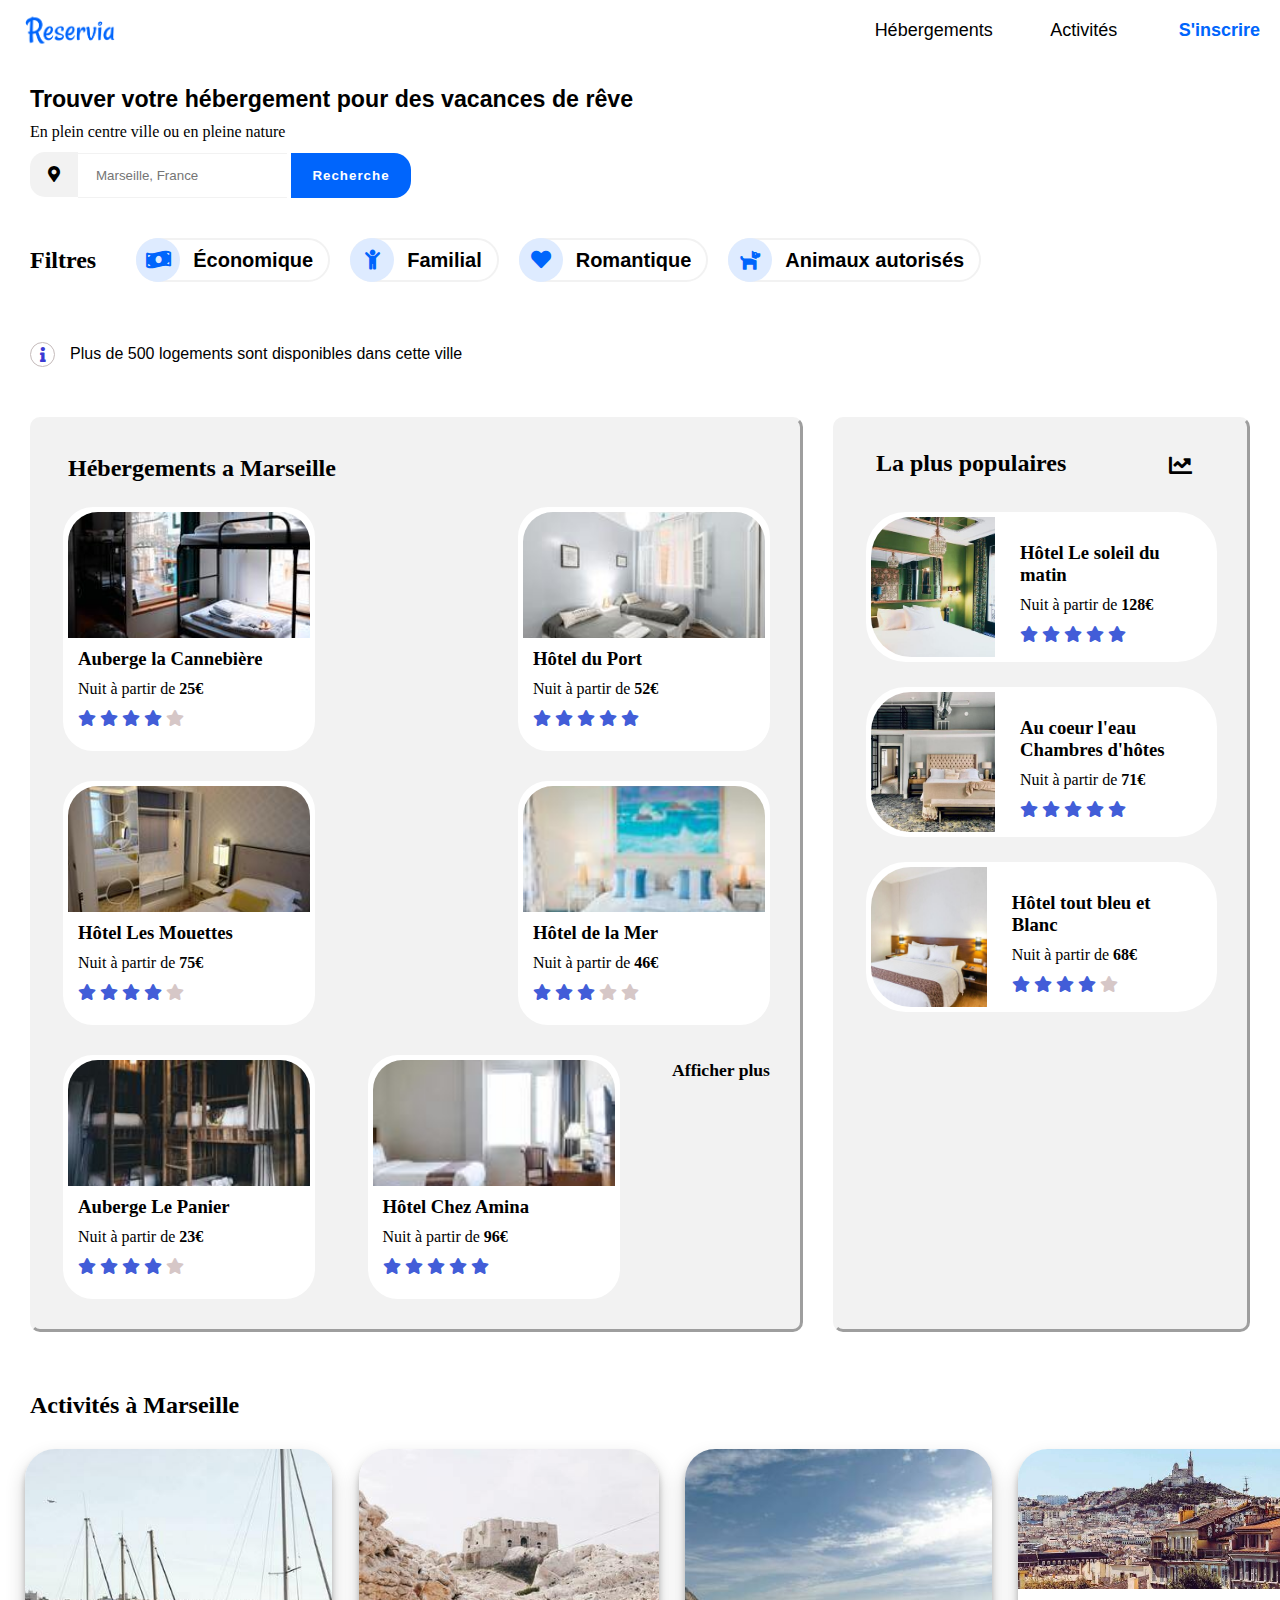
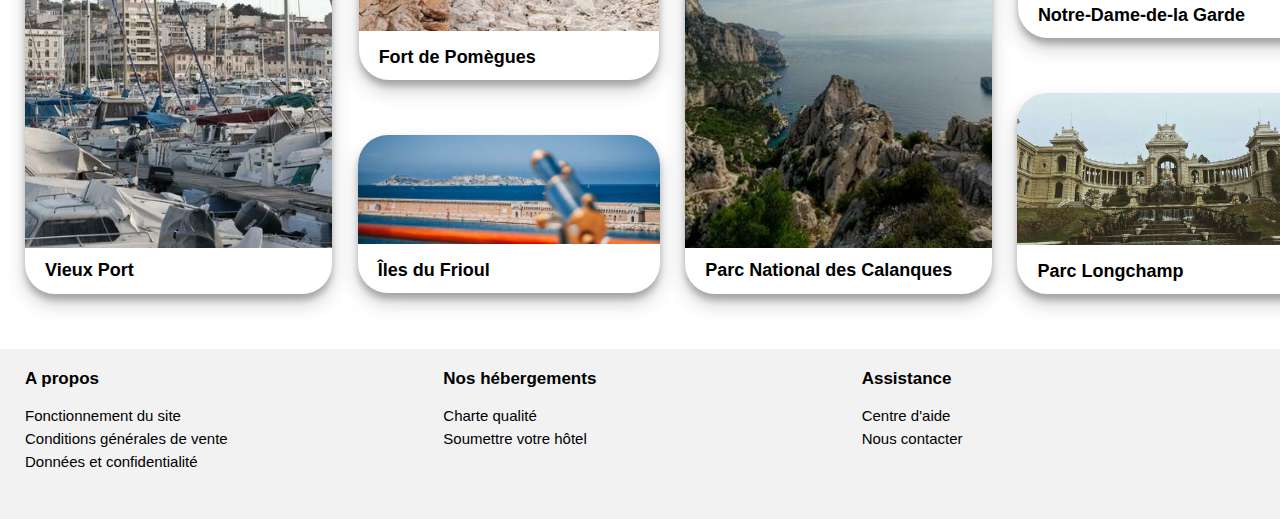
==== index.html @ e9ec9888 "enfin-trouver-la-solution-de-la-navbar" ====
<!DOCTYPE html>
<html lang="fr">
<head>
    <meta charset="UTF-8">
    <meta http-equiv="X-UA-Compatible" content="IE=edge">
    <meta name="viewport" content="width=device-width, initial-scale=1.0">
    <title>Reservia</title>
    <link rel="stylesheet" href="https://cdnjs.cloudflare.com/ajax/libs/font-awesome/5.15.3/css/all.min.css">
    <link rel="stylesheet" href="style.css"/>
    <!-- Place your kit's code here -->
    
</head>
<body>
    <nav class="nav-bar">
                <img src="images/logo/Reservia@3x.png" alt="Loge de l'agence Reservia" class="logo">
                    <ul class="nav-bar-menu">
                        <li class="link-navbar"><a href="#heb">Hébergements</a></li>
                        <li class="link-navbar"><a href="#acti">Activités</a></li>
                        <li class="signup-navbar"><a href="#signup">S'inscrire</a></li>
                    </ul>
    </nav>
    <header class="header-recherche">
            <h1>
            Trouver votre hébergement pour des vacances de rêve
            </h1>
                        <p>En plein centre ville ou en pleine nature
                        </p>
                <form class="search-form">
                        <label class="icone-info-ville">  
                                <i class="fas fa-map-marker-alt"></i>
                        </label> 
                        <input class="search" type="search"  name="search"  placeholder="Marseille, France">
                        <button class="search-form-button" type="submit"><i class="fas fa-search"></i><span>Recherche</span></button>
                </form>
    </header>
    <section class="filtres-section">    
            <h2>Filtres</h2> 
            <ul class="container-filtres">
                <li class="liste-filtres">
                    <label class="filtres-icone">
                        <i class="fas fa-money-bill-wave"></i> 
                    </label>
                        <button class="eco" type="button">Économique</button>
                </li>
                <li class="liste-filtres">
                    <label class="filtres-icone">
                        <i class="fas fa-child"></i>
                    </label>
                        <button class="family" type="button">Familial</button>
                </li>
                <li class="liste-filtres">
                    <label class="filtres-icone">
                        <i class="fas fa-heart"></i>
                    </label>
                        <button class="romantic" type="button">Romantique</button>
                </li>
                <li class="liste-filtres">
                    <label class="filtres-icone">
                        <i class="fas fa-dog"></i>
                    </label>
                        <button class="animals" type="button">Animaux autorisés</button>
                </li>
            </ul>
        <figure class="info-icone-container">
            <label class="info-icone">
                <i class="fas fa-info"></i>
            </label>
            <p>Plus de 500 logements sont disponibles dans cette ville</p> 
        </figure>
    </section>
    <main class="container">
        <section class="la_plus_populaires">
            <header class="populaire-header">
                <h2 class="populaire-h2">La plus populaires</h2>
                <i class="fas fa-chart-line"></i>
            </header>
            <figure>
                <figure class="populaire-figure">    
                    <img src="images/hebergements/4_small/emile-guillemot-Bj_rcSC5XfE-unsplash.jpg" alt="Hôtel Le Soleil du matin" class="Populaire-image">
                        <figcaption class="populaire-description">
                            <h3>Hôtel Le soleil du matin</h3> 
                            <p>Nuit à partir de <b class="prix">128€</b></p>
                            <div  class="stars">
                                <i class="fas fa-star star-icone" data-active="true"></i>
                                <i class="fas fa-star star-icone" data-active="true"></i>
                                <i class="fas fa-star star-icone" data-active="true"></i>
                                <i class="fas fa-star star-icone" data-active="true"></i>
                                <i class="fas fa-star star-icone" data-active="true"></i>
                            </div> 
                        </figcaption>
                </figure> 
                <figure class="populaire-figure">    
                    <img src="images/hebergements/4_small/aw-creative-VGs8z60yT2c-unsplash.jpg" alt="Au coeur l'eau Chambres d'hôtes" class="Populaire-image">
                        <figcaption class="populaire-description">
                            <h3>Au coeur l'eau Chambres d'hôtes</h3> 
                            <p>Nuit à partir de <b class="prix">71€</b></p>
                            <div  class="stars">
                                <i class="fas fa-star star-icone" data-active="true"></i>
                                <i class="fas fa-star star-icone" data-active="true"></i>
                                <i class="fas fa-star star-icone" data-active="true"></i>
                                <i class="fas fa-star star-icone" data-active="true"></i>
                                <i class="fas fa-star star-icone" data-active="true" ></i>
                            </div>
                        </figcaption>
                </figure>
                <figure class="populaire-figure">
                    <img src="images/hebergements/4_small/febrian-zakaria-sjvU0THccQA-unsplash.jpg" alt="Hôtel tout bleu et Blanc" class="Populaire-image">
                        <figcaption class="populaire-description">
                            <h3>Hôtel tout bleu et Blanc</h3>
                            <p>Nuit à partir de <b class="prix">68€</b></p>
                            <div  class="stars">
                                <i class="fas fa-star star-icone" data-active="true"></i>
                                <i class="fas fa-star star-icone" data-active="true"></i>
                                <i class="fas fa-star star-icone" data-active="true"></i>
                                <i class="fas fa-star star-icone" data-active="true"></i>
                                <i class="fas fa-star star-icone" data-active="false"></i>
                            </div> 
                        </figcaption>
                </figure>
            </figure>
        </section>
    <article id="heb" class="hebergements">
        <header class="hebergements-header">
            <h2>Hébergements a Marseille</h2>
        </header>
        <figure class="section-hebergements">
            <figure class="hebergements-figure">
                <img src="images/hebergements/3_medium/marcus-loke-WQJvWU_HZFo-unsplash.jpg" alt="Auberge la Cannebière" class="Hebergements-image">
                    <figcaption class="hebergements-description">
                        <h3>Auberge la Cannebière</h3> 
                        <p>Nuit à partir de <b class="prix">25€</b></p>
                        <div  class="stars">
                            <i class="fas fa-star star-icone" data-active="true"></i>
                            <i class="fas fa-star star-icone" data-active="true"></i>
                            <i class="fas fa-star star-icone" data-active="true"></i>
                            <i class="fas fa-star star-icone" data-active="true"></i>
                            <i class="fas fa-star star-icone" data-active="false"></i>
                        </div> 
                    </figcaption>
            </figure>
            <figure class="hebergements-figure">
                <img src="images/hebergements/3_medium/fred-kleber-gTbaxaVLvsg-unsplash.jpg" alt="Hôtel du Port" class="Hebergements-image">
                    <figcaption class="hebergements-description">
                        <h3>Hôtel du Port</h3> 
                        <p>Nuit à partir de <b class="prix">52€</b></p>
                        <div  class="stars">
                            <i class="fas fa-star star-icone" data-active="true"></i>
                            <i class="fas fa-star star-icone" data-active="true"></i>
                            <i class="fas fa-star star-icone" data-active="true"></i>
                            <i class="fas fa-star star-icone" data-active="true"></i>
                            <i class="fas fa-star star-icone" data-active="true"></i>
                        </div> 
                    </figcaption>
            </figure>     
            <figure class="hebergements-figure">
                <img src="images/hebergements/3_medium/reisetopia-B8WIgxA_PFU-unsplash.jpg" alt="Hôtel Les Mouettes" class="Hebergements-image">
                    <figcaption class="hebergements-description">
                        <h3>Hôtel Les Mouettes</h3> 
                        <p>Nuit à partir de <b class="prix">75€</b></p>
                        <div  class="stars">
                            <i class="fas fa-star star-icone" data-active="true"></i>
                            <i class="fas fa-star star-icone" data-active="true"></i>
                            <i class="fas fa-star star-icone" data-active="true"></i>
                            <i class="fas fa-star star-icone" data-active="true"></i>
                            <i class="fas fa-star star-icone" data-active="false"></i>
                        </div> 
                    </figcaption>
            </figure>
            <figure class="hebergements-figure">
                <img src="images/hebergements/3_medium/annie-spratt-Eg1qcIitAuA-unsplash.jpg" alt="Hôtel de la Mer" class="Hebergements-image">
                    <figcaption class="hebergements-description">
                        <h3>Hôtel de la Mer</h3> 
                        <p>Nuit à partir de <b class="prix">46€</b></p>
                        <div  class="stars">
                            <i class="fas fa-star star-icone" data-active="true"></i>
                            <i class="fas fa-star star-icone" data-active="true"></i>
                            <i class="fas fa-star star-icone" data-active="true"></i>
                            <i class="fas fa-star star-icone" data-active="false"></i>
                            <i class="fas fa-star star-icone" data-active="false"></i>
                        </div> 
                    </figcaption>
            </figure>      
            <figure class="hebergements-figure">
                <img src="images/hebergements/3_medium/nicate-lee-kT-ZyaiwBe0-unsplash.jpg" alt="Auberge Le Panier" class="Hebergements-image">
                    <figcaption class="hebergements-description">
                        <h3>Auberge Le Panier</h3> 
                        <p>Nuit à partir de <b class="prix">23€</b></p><div  class="stars">
                            <i class="fas fa-star star-icone" data-active="true"></i>
                            <i class="fas fa-star star-icone" data-active="true"></i>
                            <i class="fas fa-star star-icone" data-active="true"></i>
                            <i class="fas fa-star star-icone" data-active="true"></i>
                            <i class="fas fa-star star-icone" data-active="false"></i>
                        </div> 
                    </figcaption>
            </figure>     
            <figure class="hebergements-figure">
                <img src="images/hebergements/3_medium/febrian-zakaria-M6S1WvfW68A-unsplash.jpg" alt="Hôtel Chez Amina" class="Hebergements-image">
                    <figcaption class="hebergements-description">
                        <h3>Hôtel Chez Amina</h3> 
                        <p>Nuit à partir de <b class="prix">96€</b></p>
                        <div  class="stars">
                            <i class="fas fa-star star-icone" data-active="true"></i>
                            <i class="fas fa-star star-icone" data-active="true"></i>
                            <i class="fas fa-star star-icone" data-active="true"></i>
                            <i class="fas fa-star star-icone" data-active="true"></i>
                            <i class="fas fa-star star-icone" data-active="true"></i>
                        </div> 
                    </figcaption>
            </figure>
            <a href="#" class="afficher-plus">Afficher plus</a>
        </figure>
    </article>
    </main>
    <article id="acti" class="activites">
        <header class="header-activites">
            <h2>Activités à Marseille</h2>
        </header>
        <figure class="section-activites">
                <figure class="activites-figure-big-photo">
                    <img src="images/activites/4_small/reno-laithienne-QUgJhdY5Fyk-unsplash.jpg" alt="Vieux Port" class="Activiter-imageA">
                        <figcaption class="acitivite-description">Vieux Port</figcaption>
               </figure>
            <div class="activites-cards-medium-groupe">
                <figure  class="activites-figure-medium-photo-1">
                    <img src="images/activites/4_small/paul-hermann-QFTrLdQIRhI-unsplash.jpg" alt="Fort de Pomègues" class="Activiter-imageB" >
                        <figcaption class="acitivite-description">Fort de Pomègues</figcaption>
                </figure>
                <figure class="activites-figure-medium-photo-2">
                    <img src="images/activites/4_small/kevin-hikari-rV_Qd1l-VXg-unsplash.jpg" alt="Îles du Frioul" class="Activiter-imageC">
                        <figcaption class="acitivite-description">Îles du Frioul</figcaption>
                </figure>
            </div>
                <figure  class="activites-figure-big-photo">
                    <img src="images/activites/4_small/kilyan-sockalingum-NR8-cBCN3aI-unsplash.jpg" alt="Parc National des Calanques" class="Activiter-imageA">
                        <figcaption class="acitivite-description">Parc National des Calanques</figcaption>
                </figure>
            <div class="activites-cards-medium-groupe">
                <figure  class="activites-figure-medium-photo-3">
                    <img src="images/activites/4_small/florian-wehde-xW9e8gdotxI-unsplash.jpg" alt="Notre-Dame-de-la Garde" class="Activiter-imageD">
                        <figcaption class="acitivite-description">Notre-Dame-de-la Garde</figcaption>
                </figure>
                <figure  class="activites-figure-medium-photo-4">
                    <img src="images/activites/4_small/lena-paulin-wH2-EJoDcV0-unsplash.jpg" alt="Parc Longchamp" class="Activiter-imageE">
                        <figcaption class="acitivite-description">Parc Longchamp</figcaption>
                </figure>
            </div>    
        </figure>   
    </article>
    <footer class="footer">   
            <section class="footer-left">
                    <h3>A propos</h3>
                    <ul class="liste-footer-left">
                        <li>Fonctionnement du site</li>
                        <li>Conditions générales de vente</li>
                        <li>Données et confidentialité</li>
                    </ul>
            </section>
            <section class="footer-central" >
                    <h3>Nos hébergements</h3>
                        <ul class="liste-footer-central">
                            <li>Charte qualité</li>
                            <li>Soumettre votre hôtel</li>
                        </ul>
            </section>
            <section class="footer-right">
                    <h3>Assistance</h3>
                        <ul class="liste-footer-right">
                            <li>Centre d'aide</li>
                            <li>Nous contacter</li>
                        </ul>  
            </section>
    </footer>


</body>
</html>
---- style.css ----
@font-face {
font-family: 'Raleway Regular';
font-style: normal;
font-weight: normal;
src: local('Raleway Regular'), url('fonts/Raleway-Regular.woff') format('woff');
}
/* La Police Rawelay
*/

* {
margin: 0;
padding: 0;
box-sizing: border-box;
}

h1, 
h2, 
h3 {
margin: 10px;
}

html {
background-size: cover;
background-color: white;
}

body {

}

/* logo */

.logo {
position: static;
width: 90px;
height: 60px;
margin-left: 25px;
object-fit: contain;
}

/* logo */

/* navbar */

.nav-bar {
display: flex;
align-content: center;
justify-content: space-between;
margin-bottom: 25px;
}


.nav-bar-menu {
display: flex;
justify-content: space-evenly;
text-decoration: none;
list-style: none;

}

.nav-bar 
.link-navbar {
display: flex;
justify-content: center;
width: 150px;
text-decoration: none;
margin: 20px 0 20px 0;
font-size: 18px;
font-family: 'raleway', sans-serif;
}

.link-navbar
a {
text-decoration: none;
color:black
}

.signup-navbar
a {
text-decoration: none;
color: #0065FC;
font-weight: bold;
}


.hebergements-navbar {
opacity: 0.7;
color:rgb(0, 4, 231);
text-decoration: overline;
list-style: none;  
}
    
.activites-navbar {
font-family: 'raleway', sans-serif;
color:rgb(134, 129, 122);
list-style: none;
text-decoration: none;
}
    
.signup-navbar {
font-family: 'raleway', sans-serif;  
font-weight: bold;
color:blue;
text-decoration: none; 
padding: 0;
margin: 20px;
display: flex;
justify-content: center;
font-size: 18px;
font-weight: 700;
}
    
/* NAV-BAR */

/* RECHERCHE */

.recherche h1, 
p, 
form{
height: 20px;
margin: 10px;
color: black;
}

.header-recherche {
margin-left: 20px;
}

.icone-info-ville {
background-color: #F2F2F2;
border-radius: 15px 0 0 15px;
padding: 14px 14px 14px 18px;
}

.search {
font: bold;
border-right: none;
border-left: none;
border-top: 1px solid #F2F2F2;
border-bottom: 1px solid #F2F2F2;
padding: 14px 14px 14px 18px;
}

h1 {
font-family: 'raleway', sans-serif; 
font-size: 145%; 
font-weight: bold;
color: black;
margin: 10px;
}

.search-form-button {
height: 45px;
width: 120px;
background-color:#0065FC;
color: white;
border: unset;
font-weight: bold;
letter-spacing: 1px;
border-radius: 0 17px 17px 0;
}

.fa-search {
display:none;
}

/* RECHERCHE */

/* INFO */
 
.info-icone-container 
p  {
font-family: 'raleway', sans-serif;
color: black;
font-size: 100%;  
margin: 0 15px 0 15px;
align-self: center;
}

.sous-titre {
margin: 20px;
}

.info-icone-container {
display: flex;
margin: 50px 0 30px 30px;  
}
/* lOGO INFO */ 

.info-icone { 
width: 25px;
height: 25px;
display: flex;
align-items: center;
justify-content: center;
border: 1px solid rgb(197, 187, 187);
border-radius: 15px;
}

.fa-info {
color:rgb(58, 58, 212);
font-size: 15px;  
}
/* LOGO INFO */

/* INFO */

/* FILTRE */

.filtres-section {
display: flex;
flex-wrap: wrap; 
color: black;
margin: 55px 0 20px 0;
}

.liste-filtres {
display: flex;
flex-wrap: wrap;
align-items: center;
border: 2px solid #F2F2F2;
border-radius: 2rem;
margin-bottom: 0.5rem;
font-size: 20px;
margin: 10px;
height: 44px;
transition: 1s;
}

.filtres-section h2 {
align-self: center;
margin-left: 30px;
}

.filtres-section,
.liste-filtres, 
.filtres-icone {
display: flex;
}

.liste-filtres,
.filtres-icone {
align-content: center;
}

.container-filtres {
display: flex;
margin-left: 20px;
} 


.filtres-icone {
background-color: #DEEBFF;
border-radius: 100%;
height: 44px;
width: 44px;
justify-content: center;
margin: -2px;
color: #0065FC;
align-items: center;
}

.eco {
display: flex;
background-color: white;
border: none;
margin: 0 15px;
font: bold;
font-weight: bold;
font-size: 20px;
font-family: 'Raleway', sans-serif;
margin: 0 15px 0 15px;

}

.family {
display: flex;
background-color: white;
border: none;
margin: 0 15px;
font: bold;
font-weight: bold;
font-size: 20px;
font-family: 'Raleway', sans-serif;
margin: 0 15px 0 15px;

}

.romantic {
display: flex;
background-color: white;
border: none;
margin: 0 15px;
font: bold;
font-weight: bold;
font-size: 20px;
font-family: 'Raleway', sans-serif;
margin: 0 15px 0 15px;
}

.animals {
display: flex;
background-color: white;
border: none;
margin: 0 15px;
font: bold;
font-weight: bold;
font-size: 20px;
font-family: 'Raleway', sans-serif;

}

/* FILTRE */

/* MAIN */

.container {
display: flex;
flex-direction: row-reverse;
}

.afficher-plus {
font-size: 1.1rem;
font-weight:bold;
text-decoration: none;
color: black;
margin-top: 5px;
margin-bottom: 20px;
}

.activites {
display: block;
flex-wrap: nowrap;
}

.header-activites {
margin: 60px 0 5px 20px;
font-weight: 700;
}

.section-activites {
display: flex;
flex-direction: row;
margin-bottom: 35px;
margin-left: 5px;
}

.activites-figure-big-photo {
display: flex;
flex-direction: column;
margin: 20px 10px 20px 20px;
background-color: white;
border-radius: 30px;
box-shadow: 0 10px 20px rgba(0,0, 0, 0.19), 0 6px 6px rgba(0,0,0,0.23);
}

.activites-cards-medium-groupe {
height: 100%;
width: 23%;
display: flex;
flex-direction: column;
align-items: center;
justify-content: space-between;
margin: 20px 10px 20px 20px;
list-style: none;
opacity: 1;
-webkit-transition: .3s ease-in-out;
transition: .3s ease-in-out;
}

.acitivite-description {
margin: 12px 10px 12px 20px;
box-shadow: 6px black;
font-family: 'Raleway', sans-serif;
font: bold;
font-weight: bolder;
font-size: 18px;
}

.activites-figure-medium-photo-1 {
background-color: white;
border-radius: 30px;
box-shadow: 0 10px 20px rgba(0,0, 0, 0.19), 0 6px 6px rgba(0,0,0,0.23);  
}

.activites-figure-medium-photo-2 {
margin: 55px 0 0 0;
background-color: white;
border-radius: 30px;
box-shadow: 0 10px 20px rgba(0,0, 0, 0.19), 0 6px 6px rgba(0,0,0,0.23);  
}

.activites-figure-medium-photo-3 {
background-color: white;
border-radius: 30px;
box-shadow: 0 10px 20px rgba(0,0, 0, 0.19), 0 6px 6px rgba(0,0,0,0.23);  
}

.activites-figure-medium-photo-4 {
margin: 55px 0 0 0;
background-color: white;
border-radius: 30px;
box-shadow: 0 10px 20px rgba(0,0, 0, 0.19), 0 6px 6px rgba(0,0,0,0.23);  
}

/* hebergements */

.hebergements {
display: flex;
flex-direction:column;
flex: 3;
border-style: outset;
border-radius: 10px;
border-color: #F2F2F2;
background-color: #F2F2F2;
margin: 0px 30px;
padding: 0px 30px;
}

.section-hebergements {
display: flex;
flex-direction: row;
flex-wrap: wrap;
justify-content: space-between;
align-content: center;
}

.hebergements-figure {
display: flex;
flex-direction: column;
width: 252px;
height: 244px;
border: 5px solid white;
border-radius: 30px;
margin: 0px 0px 30px 0px;
background-color: white;
}

.hebergements-header {
margin: 25px 0 15px -5px;
}

.hebergements-description p {
margin: 10px
}

/* hebergements */


/* la plus populaires */

.la_plus_populaires {
display: flex;
flex: 1;
flex-direction: column;
border-style: outset;
border-radius: 10px;
border-color: #F2F2F2;
background-color:#F2F2F2;
padding: 20px 30px;
margin: 0px 30px 0px 0px;
}

.populaire-header {
display: flex;
align-items: center;
justify-content: space-between;
}


.populaire-figure {
display: flex;
width: 351px;
height: 150px;
border: 5px solid white;
border-radius: 40px;
margin: 25px 0px 10px 0px;
background-color: white;
}

.populaire-description {
margin-top: 0px;
margin: 15px;
}

.populaire-description p {
margin-left: 10px;
}

/* logo la plus populaire */

.fa-chart-line {
font-size: 23px;
margin: 3px 25px 0 15px;
}

/* logo la plus populaire */

/* la plus populaires */

/* Main */

/* IMAGE */

.Hebergements-image {
border-top-right-radius: 30px;
border-top-left-radius: 30px;  
width: 242px;
height: 126px;
object-fit: cover;
}

.Populaire-image {
display: flex;
border-top-left-radius: 40px;
border-bottom-left-radius: 40px;
width: 100%;
height: 100%;
width: 124px;   
height: 140px;
object-fit: cover; 
}

.Activiter-imageA {
border-top-left-radius: 30px;
border-top-right-radius: 30px;
width: 307px;
height: 399px;
object-fit: cover;
}

.Activiter-imageB {
border-top-left-radius: 30px;
border-top-right-radius: 30px;
width: 300px;
height: 182px;
object-fit: cover;
}

.Activiter-imageC {
border-top-left-radius: 30px;
border-top-right-radius: 30px;
width: 302px;
height: 109px;
object-fit: cover;
}

.Activiter-imageE { 
border-top-left-radius: 30px;
border-top-right-radius: 30px;
width: 303px;
height: 152px;
object-fit: cover;
}

.Activiter-imageD {
border-top-left-radius: 30px;
border-top-right-radius: 30px;
width: 302px;
height: 140px;
object-fit: cover;
}

/* IMAGES */

/* ICONES STAR */

.stars {
margin: 10px;
}

.star-icone[data-active="true"] {
color: rgb(66, 93, 216);
}

.star-icone[data-active="false"] {
color: rgb(214, 199, 199);
}

/* ICONE STAR */

 /* FOOTER */

footer {
display: flex;
flex-direction: row;
justify-content: center;
height: 170px;
border: #F2F2F2 outset;
background-color: #F2F2F2;
font-family: 'Raleway', sans-serif;
padding: 0 0 0 25px;
border: none;
}

.footer-left h3 {
font-size: 17px;
margin: 20px 10px 15px 0;
}

.footer-central h3 {
font-size: 17px;
margin: 20px 10px 15px 0;
}

.footer-right h3 {
font-size: 17px;
margin: 20px 10px 15px 0;
}

.footer-left li {
display: flex;
font-size: 15px;
list-style: none;
text-decoration: none;
line-height: 23px;
}

.footer-left {
display: flex;
flex: 1;
flex-direction: column;
}

.footer-central {
display: flex;
flex: 1;
flex-direction: column;
}

.footer-right {
display: flex;
flex: 1;
flex-direction: column;
}

.footer-central li {
display: flex;
font-size: 15px;
list-style: none;
text-decoration: none;
line-height: 23px;
}

.footer-right li {
display: flex;
font-size: 15px;
list-style: none;
text-decoration: none;
line-height: 23px;
}


/*-----------------------Code pour format de HOVER-----------------*/

/* HOVER navbar */ 

.link-navbar:hover {
border-top: 3px solid #0065FC;
color: #0065FC;
padding-top: 1.5rem;
margin: 0;
}

.link-navbar
a:hover {
text-decoration: none;
}

.signup-navbar:hover {
border: 5px solid #ebedf1; 
border-radius: 2rem;
background-color: #ebedf1;
transition: 0.3s;
padding: 10px;
}

/* HOVER navbar */

/* HOVER recherche */

.search-form-button:hover {
transform: scale(1.2);
color: black;
}

/* HOVER recherche */

/* HOVER populaire image */

.populaire-figure:hover {
transform: scale(1.05);
opacity: .6;
}

/* HOVER populaire image */

/* HOVER Hebergements image */

.hebergements-figure:hover {
transform: scale(1.05);
opacity: .6;  
}


/* HOVER Hebergements image */


/* HOVER activites image */

.activites-figure-medium-photo-1:hover {
transform: scale(1.1);
opacity: .6;
color:#0065FC;
}

.activites-figure-medium-photo-2:hover {
transform: scale(1.1);
opacity: .6;
color:#0065FC;
}

.activites-figure-medium-photo-3:hover {
transform: scale(1.1);
opacity: .6; 
color:#0065FC;
}

.activites-figure-medium-photo-4:hover {
transform: scale(1.1);
opacity: .6;
color:#0065FC;
}

.activites-figure-big-photo:hover {
transform: scale(1.05);
opacity: .6;
color:#0065FC;
}

/* HOVER activites image */

/* HOVER button */

button:hover {
transform: scale(1.2);
color:#0065FC;
}

/* HOVER button */

/* HOVER footer */

.liste-footer-left
li:hover {
text-decoration: underline;
color:#0065FC;
transition: 0.1s;
}

.liste-footer-central
li:hover {
text-decoration: underline;
color:#0065FC;
transition: 0.1s;
}

.liste-footer-right
li:hover {
text-decoration: underline;
color:#0065FC;
transition: 0.1s;
}

/* HOVER  footer */

/*-----------------------Code pour format de HOVER-----------------*/

/*-----------------------Code pour format de smartphone-----------------*/


 


/*-----------------------Code pour format de smartphone-----------------*/
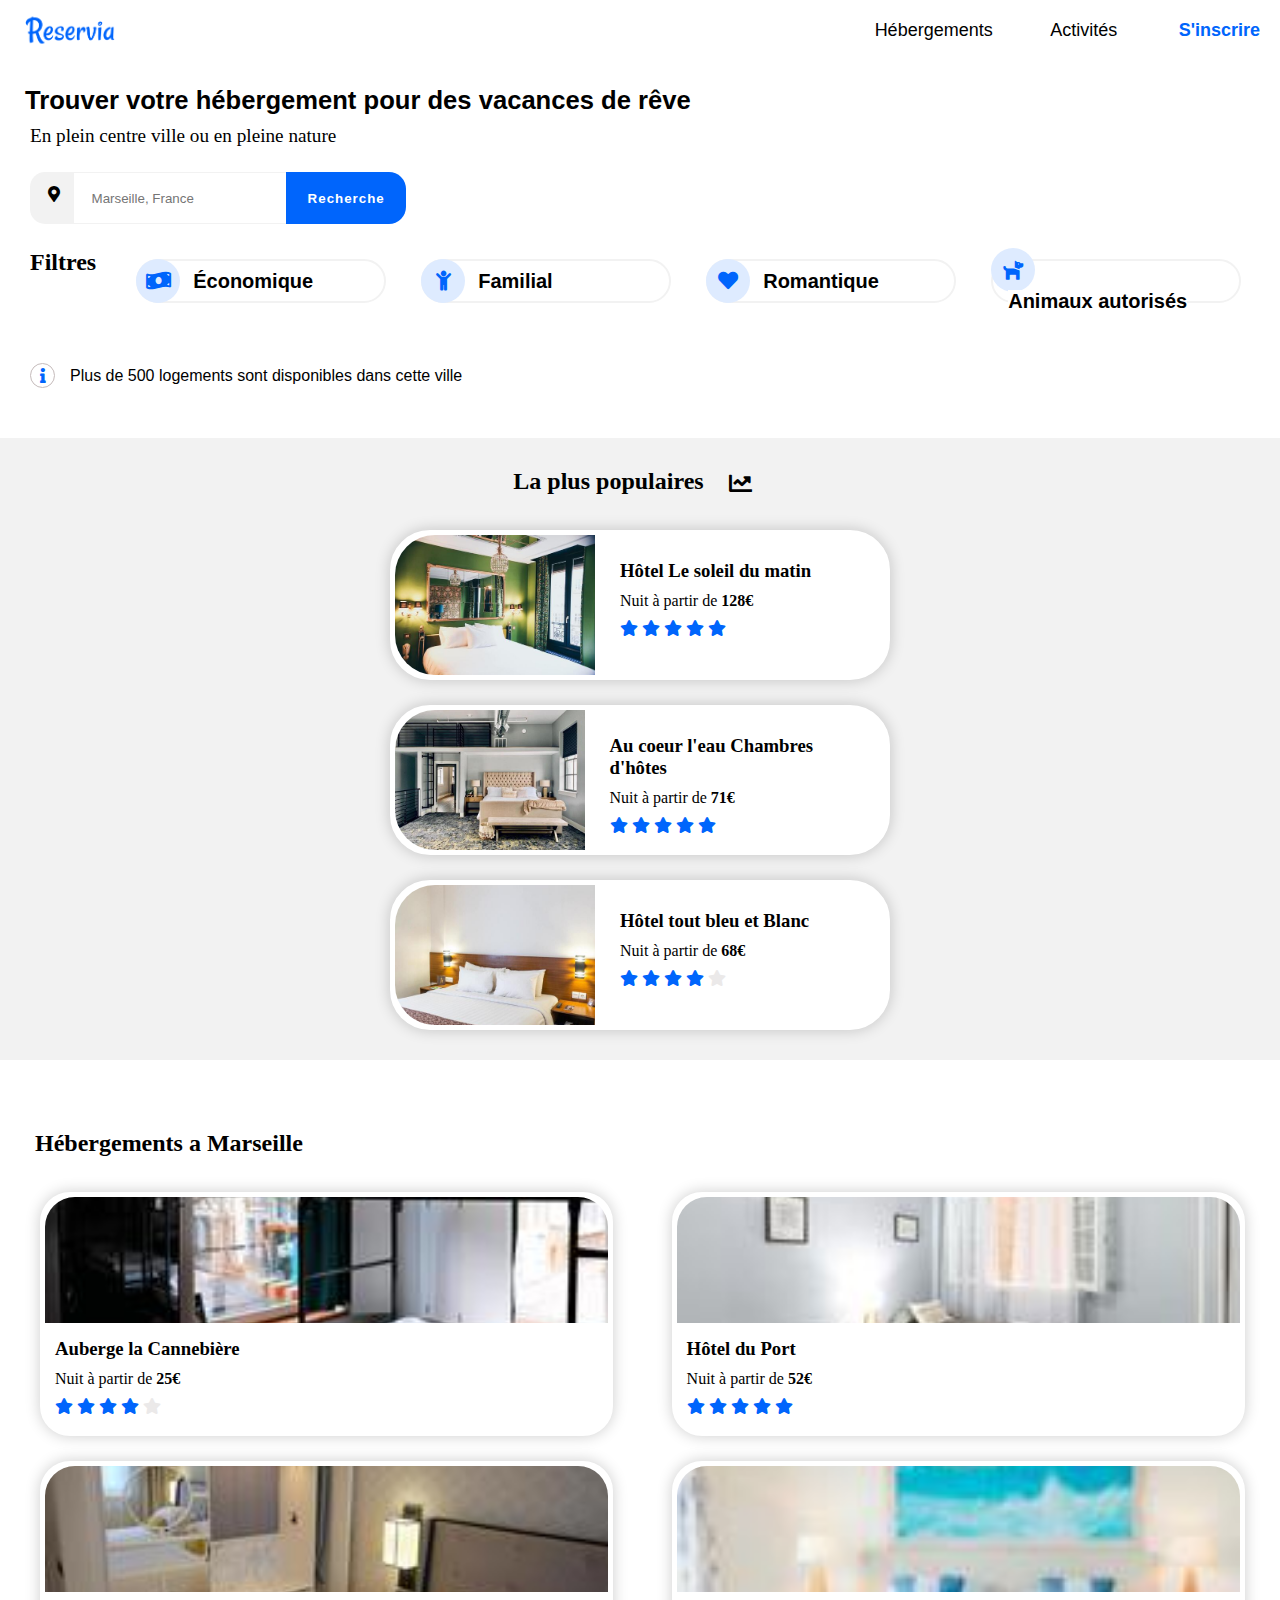
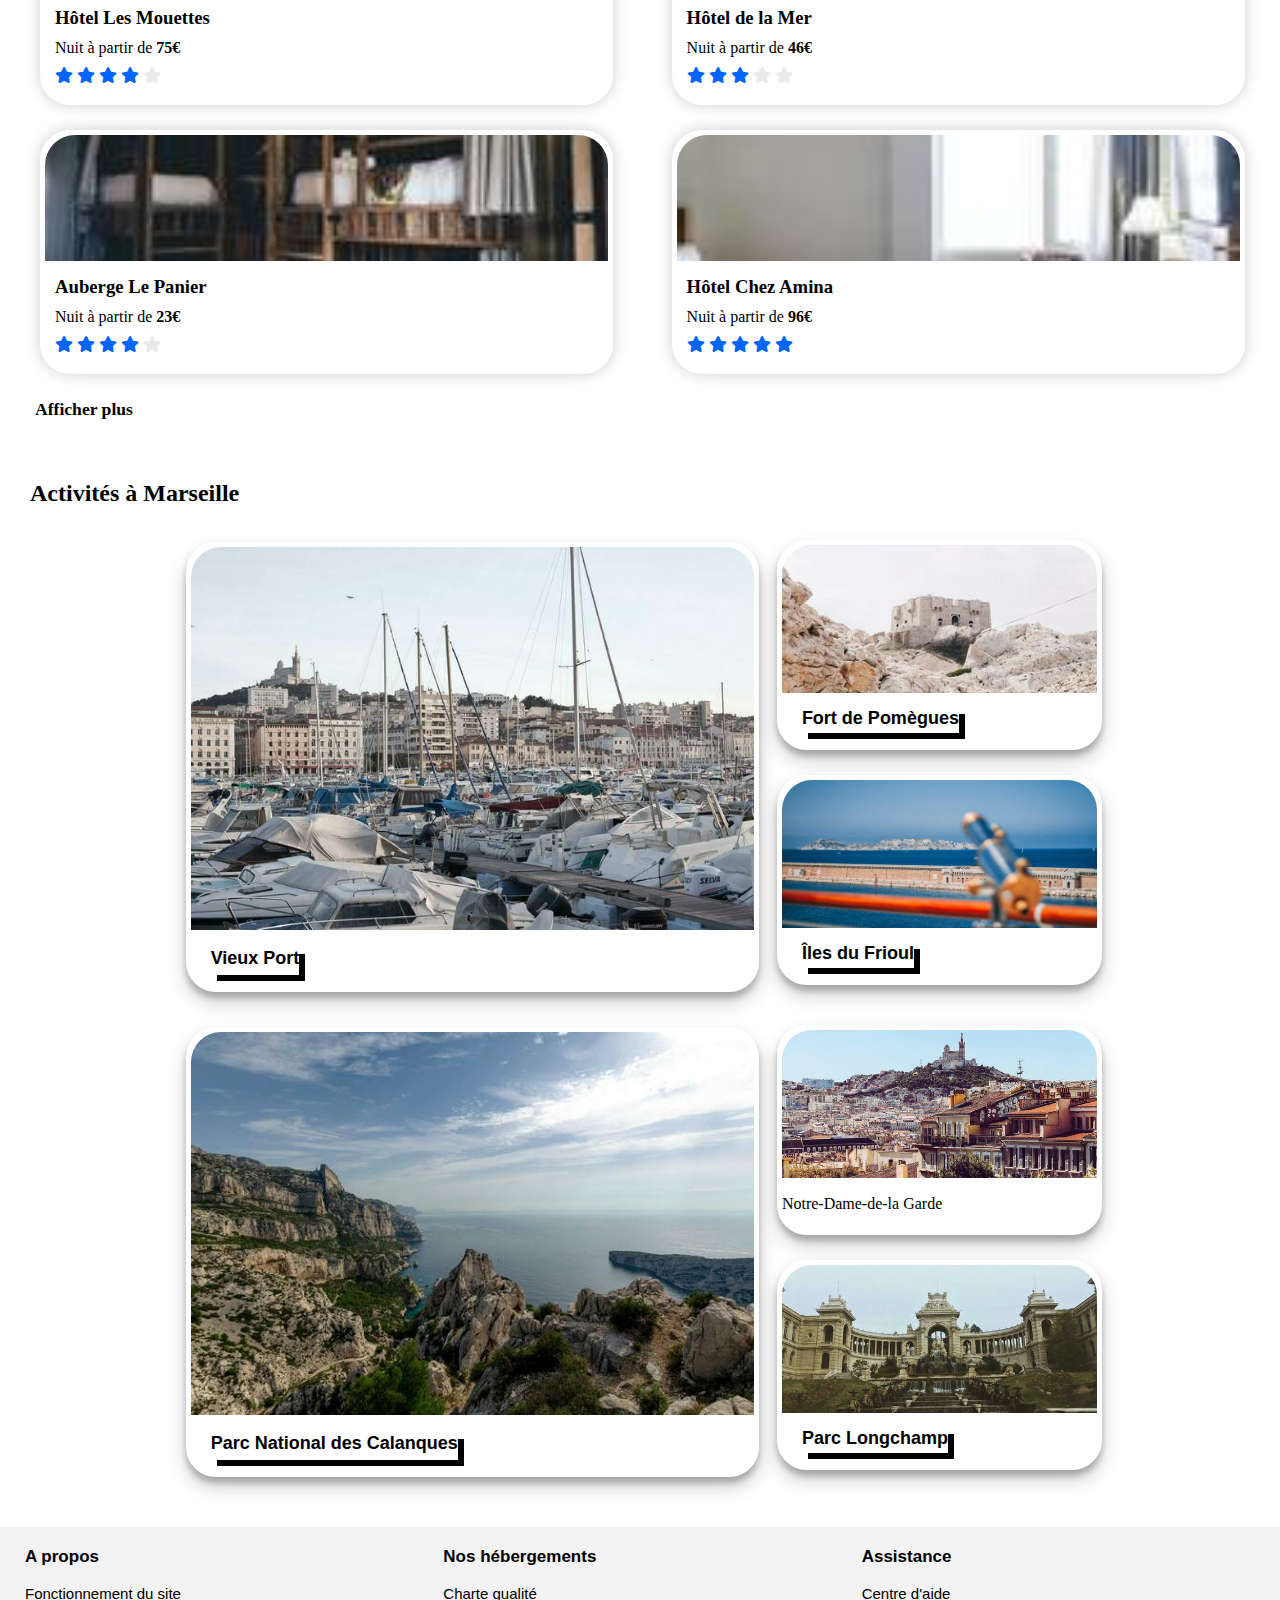
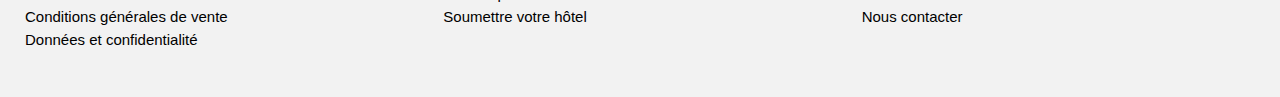
==== commit 75f0f84a: "Nouvelle Version" ====
--- a/index.html
+++ b/index.html
@@ -218,30 +218,30 @@
         <figure class="section-activites">
                 <figure class="activites-figure-big-photo">
                     <img src="images/activites/4_small/reno-laithienne-QUgJhdY5Fyk-unsplash.jpg" alt="Vieux Port" class="Activiter-imageA">
-                        <figcaption class="acitivite-description">Vieux Port</figcaption>
+                        <figcaption class="activite-description">Vieux Port</figcaption>
                </figure>
             <div class="activites-cards-medium-groupe">
                 <figure  class="activites-figure-medium-photo-1">
                     <img src="images/activites/4_small/paul-hermann-QFTrLdQIRhI-unsplash.jpg" alt="Fort de Pomègues" class="Activiter-imageB" >
-                        <figcaption class="acitivite-description">Fort de Pomègues</figcaption>
+                        <figcaption class="activite-description">Fort de Pomègues</figcaption>
                 </figure>
                 <figure class="activites-figure-medium-photo-2">
                     <img src="images/activites/4_small/kevin-hikari-rV_Qd1l-VXg-unsplash.jpg" alt="Îles du Frioul" class="Activiter-imageC">
-                        <figcaption class="acitivite-description">Îles du Frioul</figcaption>
+                        <figcaption class="activite-description">Îles du Frioul</figcaption>
                 </figure>
             </div>
                 <figure  class="activites-figure-big-photo">
                     <img src="images/activites/4_small/kilyan-sockalingum-NR8-cBCN3aI-unsplash.jpg" alt="Parc National des Calanques" class="Activiter-imageA">
-                        <figcaption class="acitivite-description">Parc National des Calanques</figcaption>
+                        <figcaption class="activite-description">Parc National des Calanques</figcaption>
                 </figure>
             <div class="activites-cards-medium-groupe">
                 <figure  class="activites-figure-medium-photo-3">
                     <img src="images/activites/4_small/florian-wehde-xW9e8gdotxI-unsplash.jpg" alt="Notre-Dame-de-la Garde" class="Activiter-imageD">
-                        <figcaption class="acitivite-description">Notre-Dame-de-la Garde</figcaption>
+                        <figcaption class="acivite-description">Notre-Dame-de-la Garde</figcaption>
                 </figure>
                 <figure  class="activites-figure-medium-photo-4">
                     <img src="images/activites/4_small/lena-paulin-wH2-EJoDcV0-unsplash.jpg" alt="Parc Longchamp" class="Activiter-imageE">
-                        <figcaption class="acitivite-description">Parc Longchamp</figcaption>
+                        <figcaption class="activite-description">Parc Longchamp</figcaption>
                 </figure>
             </div>    
         </figure>   
--- a/style.css
+++ b/style.css
@@ -1,785 +1,1428 @@
 @font-face {
-font-family: 'Raleway Regular';
-font-style: normal;
-font-weight: normal;
-src: local('Raleway Regular'), url('fonts/Raleway-Regular.woff') format('woff');
-}
-/* La Police Rawelay
-*/
+  font-family: 'Raleway Regular';
+  font-style: normal;
+  font-weight: normal;
+  src: local('Raleway Regular'), url('fonts/Raleway-Regular.woff') format('woff');
+  }
+  /* La Police Rawelay
+  */
+  
+  * {
+    margin: 0;
+    padding: 0;
+    box-sizing: border-box;
+  }
+  
+  h1, 
+  h2, 
+  h3 {
+    margin: 10px;
+  }
+  
+  html {
+    background-size: cover;
+    background-color: white;
+  }
+  
+  /* logo */
+  
+  .logo {
+    position: static;
+    width: 90px;
+    height: 60px;
+    margin-left: 25px;
+    object-fit: contain;
+  }
+  
+  /* logo */
+  
+  /* navbar */
+  
+  .nav-bar {
+    display: flex;
+    align-content: center;
+    justify-content: space-between;
+    margin-bottom: 25px;
+  }
+  
+  
+  .nav-bar-menu {
+    display: flex;
+    justify-content: space-evenly;
+    text-decoration: none;
+    list-style: none;
+  }
+  
+  .nav-bar .link-navbar {
+    display: flex;
+    justify-content: center;
+    width: 150px;
+    text-decoration: none;
+    margin: 20px 0 20px 0;
+    font-size: 18px;
+    font-family: 'raleway', sans-serif;
+  }
+  
+  .link-navbar a {
+    text-decoration: none;
+    color:black
+  }
+  
+  .signup-navbar a {
+    text-decoration: none;
+    color: #0065FC;
+    font-weight: bold;
+  }
+  
+  
+  .hebergements-navbar {
+    opacity: 0.7;
+    color:rgb(0, 4, 231);
+    text-decoration: overline;
+    list-style: none;  
+  }
+      
+  .activites-navbar {
+    font-family: 'raleway', sans-serif;
+    color:rgb(134, 129, 122);
+    list-style: none;
+    text-decoration: none;
+  }
+      
+  .signup-navbar {
+    font-family: 'raleway', sans-serif;  
+    font-weight: bold;
+    color:#0065FC;
+    text-decoration: none; 
+    padding: 0;
+    margin: 20px;
+    display: flex;
+    justify-content: center;
+    font-size: 18px;
+    font-weight: 700;
+  }
+      
+  /* NAV-BAR */
+  
+  /* RECHERCHE */
+  
+  
+  .header-recherche,
+  p {
+    margin-left: 15px;
+  }
+  
+  .icone-info-ville {
+    background-color: #F2F2F2;
+    border-radius: 15px 0 0 15px;
+    padding: 14px 14px 14px 18px;
+  }
+  
+  .search {
+    font: bold;
+    border-right: none;
+    border-left: none;
+    border-top: 1px solid #F2F2F2;
+    border-bottom: 1px solid #F2F2F2;
+    padding: 1.1rem;
+  }
+  
+  h1 {
+    font-family: 'raleway', sans-serif; 
+    font-size: 145%; 
+    font-weight: bold;
+    color: black;
+    margin: 10px;
+  }
+  
+  .search-form-button {
+    width: 120px;
+    background-color:#0065FC;
+    color: white;
+    border: unset;
+    font-weight: bold;
+    letter-spacing: 1px;
+    border-radius: 0 17px 17px 0;
+  }
+  
+  .fa-search {
+    display:none;
+  }
+  
+  .search-form {
+    display: flex;
+    margin: 25px 15px 25px 15px;
+  }
+  /* RECHERCHE */
+  
+  /* INFO */
+   
+  .info-icone-container p  {
+    font-family: 'raleway', sans-serif;
+    color: black;
+    font-size: 100%;  
+    margin: 0 15px 0 15px;
+    align-self: center;
+  }
+  
+  .sous-titre {
+    margin: 20px;
+  }
+  
+  .info-icone-container {
+    display: flex;
+    margin: 50px 0 30px 30px;  
+  }
+  /* lOGO INFO */ 
+  
+  .info-icone { 
+    width: 25px;
+    height: 25px;
+    display: flex;
+    align-items: center;
+    justify-content: center;
+    border: 1px solid rgb(197, 187, 187);
+    border-radius: 15px;
+  }
+  
+  .fa-info {
+    color:#0065FC;
+    font-size: 15px;  
+  }
+  /* LOGO INFO */
+  
+  /* INFO */
+  
+  /* FILTRE */
+  
+  .filtres-section {
+    display: flex;
+    flex-wrap: wrap; 
+    color: black;
+    margin: 55px 0 20px 0;
+  }
+  
+  .liste-filtres {
+    display: flex;
+    flex-wrap: wrap;
+    align-items: center;
+    border: 2px solid #F2F2F2;
+    border-radius: 2rem;
+    margin-bottom: 0.5rem;
+    font-size: 20px;
+    margin: 10px;
+    height: 44px;
+    transition: 1s;
+  }
+  
+  .filtres-section h2 {
+  
+    margin-left: 30px;
+  }
+  
+  .filtres-section,
+  .liste-filtres, 
+  .filtres-icone {
+    display: flex;
+  }
+  
+  .liste-filtres,
+  .filtres-icone {
+    align-content: center;
+  }
+  
+  .container-filtres {
+    display: flex;
+    margin-left: 20px;
+  } 
+  
+  
+  .filtres-icone {
+    background-color: #DEEBFF;
+    border-radius: 100%;
+    height: 44px;
+    width: 44px;
+    justify-content: center;
+    margin: -2px;
+    color: #0065FC;
+    align-items: center;
+  }
+  
+  .eco {
+    display: flex;
+    background-color: white;
+    border: none;
+    margin: 0 15px;
+    font: bold;
+    font-weight: bold;
+    font-size: 20px;
+    font-family: 'Raleway', sans-serif;
+    margin: 0 15px 0 15px;
+  }
+  
+  .family {
+    display: flex;
+    background-color: white;
+    border: none;
+    margin: 0 15px;
+    font: bold;
+    font-weight: bold;
+    font-size: 20px;
+    font-family: 'Raleway', sans-serif;
+    margin: 0 15px 0 15px;
+  }
+  
+  .romantic {
+    display: flex;
+    background-color: white;
+    border: none;
+    margin: 0 15px;
+    font: bold;
+    font-weight: bold;
+    font-size: 20px;
+    font-family: 'Raleway', sans-serif;
+    margin: 0 15px 0 15px;
+  }
+  
+  .animals {
+    display: flex;
+    background-color: white;
+    border: none;
+    margin: 0 15px;
+    font: bold;
+    font-weight: bold;
+    font-size: 20px;
+    font-family: 'Raleway', sans-serif;
+  }
+  
+  /* FILTRE */
+  
+  /* MAIN */
+  
+  .container {
+    display: flex;
+    flex-direction: row-reverse;
+  }
+  
+  .afficher-plus {
+    font-size: 1.1rem;
+    font-weight:bold;
+    text-decoration: none;
+    color: black;
+    margin-top: 5px;
+    margin-bottom: 20px;
+  }
+  
+  .activites {
+    display: block;
+    flex-wrap: nowrap;
+  }
+  
+  .header-activites {
+    margin: 60px 0 5px 20px;
+    font-weight: 700;
+  }
+  
+  .section-activites {
+    display: flex;
+    flex-direction: row;
+    margin-bottom: 35px;
+    margin-left: 5px;
+  }
+  
+  .activites-figure-big-photo {
+    display: flex;
+    flex-direction: column;
+    margin: 20px 10px 20px 20px;
+    background-color: white;
+    border-radius: 30px;
+    box-shadow: 0 10px 20px rgba(0,0, 0, 0.19), 0 6px 6px rgba(0,0,0,0.23);
+  }
+  
+  .activites-cards-medium-groupe {
+    height: 100%;
+    width: 23%;
+    display: flex;
+    flex-direction: column;
+    align-items: center;
+    justify-content: space-between;
+    margin: 20px 10px 20px 20px;
+    list-style: none;
+    opacity: 1;
+    -webkit-transition: .3s ease-in-out;
+    transition: .3s ease-in-out;
+  }
+  
+  .activite-description {
+    margin: 12px 10px 12px 20px;
+    box-shadow: 6px 6px rgb(0, 0, 0);
+    font-family: 'Raleway', sans-serif;
+    font: bold;
+    font-weight: bolder;
+    font-size: 18px;
+  }
+  
+  .activites-figure-medium-photo-1 {
+    background-color: white;
+    border-radius: 30px;
+    box-shadow: 0 10px 20px rgba(0,0, 0, 0.19), 0 6px 6px rgba(0,0,0,0.23);  
+  }
+  
+  .activites-figure-medium-photo-2 {
+    margin: 55px 0 0 0;
+    background-color: white;
+    border-radius: 30px;
+    box-shadow: 0 10px 20px rgba(0,0, 0, 0.19), 0 6px 6px rgba(0,0,0,0.23);  
+  }
+  
+  .activites-figure-medium-photo-3 {
+    background-color: white;
+    border-radius: 30px;
+    box-shadow: 0 10px 20px rgba(0,0, 0, 0.19), 0 6px 6px rgba(0,0,0,0.23);  
+  }
+  
+  .activites-figure-medium-photo-4 {
+    margin: 55px 0 0 0;
+    background-color: white;
+    border-radius: 30px;
+    box-shadow: 0 10px 20px rgba(0,0, 0, 0.19), 0 6px 6px rgba(0,0,0,0.23);  
+  }
+  
+  /* hebergements */
+  
+  .hebergements {
+    display: flex;
+    flex-direction:column;
+    flex: 3;
+    border-style: outset;
+    border-radius: 10px;
+    border-color: #F2F2F2;
+    background-color: #F2F2F2;
+    margin: 0px 30px;
+    padding: 0px 30px;
+  }
+  
+  .section-hebergements {
+    display: flex;
+    flex-direction: row;
+    flex-wrap: wrap;
+    justify-content: space-between;
+    align-content: center;
+  }
+  
+  .hebergements-figure {
+    display: flex;
+    flex-direction: column;
+    width: 252px;
+    height: 244px;
+    border: 5px solid white;
+    border-radius: 30px;
+    margin: 0px 0px 30px 0px;
+    background-color: white;
+    box-shadow: 0 0px 15px rgba(0, 0, 0, 0.2);
+  }
+  
+  .hebergements-header {
+    margin: 25px 0 15px -5px;
+  }
+  
+  .hebergements-description p {
+    margin: 10px
+  }
+  
+  /* hebergements */
+  
+  
+  /* la plus populaires */
+  
+  .la_plus_populaires {
+    display: flex;
+    flex: 1;
+    flex-direction: column;
+    border-style: outset;
+    border-radius: 10px;
+    border-color: #F2F2F2;
+    background-color:#F2F2F2;
+    padding: 20px 30px;
+    margin: 0px 30px 0px 0px;
+  }
+  
+  .populaire-header {
+    display: flex;
+    align-items: center;
+    justify-content: space-between;
+  }
+  
+  
+  .populaire-figure {
+    display: flex;
+    width: 351px;
+    height: 150px;
+    border: 5px solid white;
+    border-radius: 40px;
+    margin: 25px 0px 10px 0px;
+    background-color: white;
+    box-shadow: 0 0px 15px rgba(0, 0, 0, 0.2);
+  }
+  
+  .populaire-description {
+    margin-top: 0px;
+    margin: 15px;
+  }
+  
+  .populaire-description p {
+    margin-left: 10px;
+  }
+  
+  /* logo la plus populaire */
+  
+  .fa-chart-line {
+    font-size: 23px;
+    margin: 3px 25px 0 15px;
+  }
+  
+  /* logo la plus populaire */
+  
+  /* la plus populaires */
+  
+  /* Main */
+  
+  /* IMAGE */
+  
+  .Hebergements-image {
+    border-top-right-radius: 30px;
+    border-top-left-radius: 30px;  
+    width: 242px;
+    height: 126px;
+    object-fit: cover;
+  }
+  
+  .Populaire-image {
+    display: flex;
+    border-top-left-radius: 40px;
+    border-bottom-left-radius: 40px;
+    width: 100%;
+    height: 100%;
+    width: 124px;   
+    height: 140px;
+    object-fit: cover; 
+  }
+  
+  .Activiter-imageA {
+    border-top-left-radius: 30px;
+    border-top-right-radius: 30px;
+    width: 307px;
+    height: 399px;
+    object-fit: cover;
+  }
+  
+  .Activiter-imageB {
+    border-top-left-radius: 30px;
+    border-top-right-radius: 30px;
+    width: 300px;
+    height: 182px;
+    object-fit: cover;
+  }
+  
+  .Activiter-imageC {
+    border-top-left-radius: 30px;
+    border-top-right-radius: 30px;
+    width: 302px;
+    height: 109px;
+    object-fit: cover;
+  }
+  
+  .Activiter-imageE { 
+    border-top-left-radius: 30px;
+    border-top-right-radius: 30px;
+    width: 303px;
+    height: 152px;
+    object-fit: cover;
+  }
+  
+  .Activiter-imageD {
+    border-top-left-radius: 30px;
+    border-top-right-radius: 30px;
+    width: 302px;
+    height: 140px;
+    object-fit: cover;
+  }
+  
+  /* IMAGES */
+  
+  /* ICONES STAR */
+  
+  .stars {
+    margin: 10px;
+  }
+  
+  .star-icone[data-active="true"] {
+    color: #0065FC;
+  }
+  
+  .star-icone[data-active="false"] {
+    color: #ebe9e9;
+  }
+  
+  /* ICONE STAR */
+  
+   /* FOOTER */
+  
+  footer {
+    display: flex;
+    flex-direction: row;
+    justify-content: center;
+    height: 170px;
+    border: #F2F2F2 outset;
+    background-color: #F2F2F2;
+    font-family: 'Raleway', sans-serif;
+    padding: 0 0 0 25px;
+    border: none;
+  }
+  
+  .footer-left h3 {
+    font-size: 17px;
+    margin: 20px 10px 15px 0;
+  }
+  
+  .footer-central h3 {
+    font-size: 17px;
+    margin: 20px 10px 15px 0;
+  }
+  
+  .footer-right h3 {
+    font-size: 17px;
+    margin: 20px 10px 15px 0;
+  }
+  
+  .footer-left li {
+    display: flex;
+    font-size: 15px;
+    list-style: none;
+    text-decoration: none;
+    line-height: 23px;
+  }
+  
+  .footer-left {
+    display: flex;
+    flex: 1;
+    flex-direction: column;
+  }
+  
+  .footer-central {
+    display: flex;
+    flex: 1;
+    flex-direction: column;
+  }
+  
+  .footer-right {
+    display: flex;
+    flex: 1;
+    flex-direction: column;
+  }
+  
+  .footer-central li {
+    display: flex;
+    font-size: 15px;
+    list-style: none;
+    text-decoration: none;
+    line-height: 23px;
+  }
+  
+  .footer-right li {
+    display: flex;
+    font-size: 15px;
+    list-style: none;
+    text-decoration: none;
+    line-height: 23px;
+  }
+  
+  
+  /*-----------------------Code pour format de HOVER-----------------*/
+  
+  /* HOVER navbar */ 
+  
+  .link-navbar:hover {
+    border-top: 3px solid #0065FC;
+    color: #0065FC;
+    padding-top: 1.5rem;
+    margin: 0;
+  }
+  
+  .link-navbar a:hover {
+    text-decoration: none;
+  
+  }
+  
+  .signup-navbar:hover {
+    border: 5px solid #ebedf1; 
+    border-radius: 2rem;
+    background-color: #ebedf1;
+    transition: 0.3s;
+    padding: 10px;
+  }
+  
+  /* HOVER navbar */
+  
+  /* HOVER recherche */
+  
+  .search-form-button:hover {
+    transform: scale(1.2);
+    color: black;
+  }
+  
+  /* HOVER recherche */
+  
+  /* HOVER stars */
+  
+  .star-icone:hover {
+    color: #ebe9e9;
+  }
+  
+  /* HOVER stars */
+  
+  /* HOVER populaire */
+  
+  .populaire-figure:hover {
+    transform: scale(1.05);
+    opacity: .6;
+  }
+  
+  /* HOVER populaire */
+  
+  /* HOVER Hebergements */
+  
+  .hebergements-figure:hover {
+    transform: scale(1.05);
+    opacity: .6;  
+  }
+  
+  
+  /* HOVER Hebergements */
+  
+  
+  /* HOVER activites image */
+  
+  .activites-figure-medium-photo-1:hover {
+    transform: scale(1.1);
+    opacity: .6;
+    color:#0065FC;
+  }
+  
+  .activites-figure-medium-photo-2:hover {
+    transform: scale(1.1);
+    opacity: .6;
+    color:#0065FC;
+  }
+  
+  .activites-figure-medium-photo-3:hover {
+    transform: scale(1.1);
+    opacity: .6; 
+    color:#0065FC;
+  }
+  
+  .activites-figure-medium-photo-4:hover {
+    transform: scale(1.1);
+    opacity: .6;
+    color:#0065FC;
+  }
+  
+  .activites-figure-big-photo:hover {
+    transform: scale(1.05);
+    opacity: .6;
+    color:#0065FC;
+  }
+  
+  /* HOVER activites image */
+  
+  /* HOVER section filtres */
+  
+  .liste-filtres i:hover {
+    color: black;
+  }
+  
+  button:hover {
+    transform: scale(1.2);
+    color:#0065FC;
+  }
+  
+  /* HOVER section filtres */
+  
+  /* HOVER footer */
+  
+  .liste-footer-left li:hover {
+    text-decoration: underline;
+    color:#0065FC;
+    transition: 0.1s;
+  }
+  
+  .liste-footer-central li:hover {
+    text-decoration: underline;
+    color:#0065FC;
+    transition: 0.1s;
+  }
+  
+  .liste-footer-right li:hover {
+    text-decoration: underline;
+    color:#0065FC;
+    transition: 0.1s;
+  }
+  
+  /* HOVER  footer */
+  
+  /*-----------------------Code pour format de HOVER FIN-----------------*/
+  
+  /*-----------------------Code pour format de smartphone-----------------*/
+  
+  @media screen and (max-width: 500px) {
+  
 
-* {
-margin: 0;
-padding: 0;
-box-sizing: border-box;
-}
-
-h1, 
-h2, 
-h3 {
-margin: 10px;
-}
-
-html {
-background-size: cover;
-background-color: white;
-}
-
-body {
-
-}
-
-/* logo */
-
-.logo {
-position: static;
-width: 90px;
-height: 60px;
-margin-left: 25px;
-object-fit: contain;
-}
-
-/* logo */
-
-/* navbar */
-
-.nav-bar {
-display: flex;
-align-content: center;
-justify-content: space-between;
-margin-bottom: 25px;
-}
-
-
-.nav-bar-menu {
-display: flex;
-justify-content: space-evenly;
-text-decoration: none;
-list-style: none;
-
-}
-
-.nav-bar 
-.link-navbar {
-display: flex;
-justify-content: center;
-width: 150px;
-text-decoration: none;
-margin: 20px 0 20px 0;
-font-size: 18px;
-font-family: 'raleway', sans-serif;
-}
-
-.link-navbar
-a {
-text-decoration: none;
-color:black
-}
-
-.signup-navbar
-a {
-text-decoration: none;
-color: #0065FC;
-font-weight: bold;
-}
-
-
-.hebergements-navbar {
-opacity: 0.7;
-color:rgb(0, 4, 231);
-text-decoration: overline;
-list-style: none;  
-}
+  /* HOVER navbar */ 
+  
+  .link-navbar:hover {
+  border: none;
+  }
+  
+  .link-navbar a:hover {
+    color: #0065FC;
+    border-bottom-color: #0065FC;
+  }
+  
+  .signup-navbar:hover {
+    transition: 0.3s;
+  }
+  
+  /* HOVER navbar */
+  
+  .nav-bar {
+    display: flex;
+  }
+  
+  .logo {
+    position: absolute;
+    width: 90px;
+    height: 60px;
+    margin-left: 25px;
+    object-fit: contain;
+  }
+  
+  .nav-bar-menu {
+    text-decoration: none;
+    list-style: none;
+    align-items: center;
+    margin-top: 75px;
+    padding: 0;
+    width: 100%;
+    height: 50px;
+  }
+  
+  .link-navbar a {
+    display: flex;
+    flex: 1;
+    justify-content: center;
+    border-bottom: 2px solid #F2F2F2;
+    width: 100%;
+    padding-bottom: 20px;
+  }
+  
+  .nav-bar .link-navbar {
+    display: flex;
+    justify-content: center;
+    width: 100%;
+    text-decoration: none;
+    font-size: 18px;
+    font-family: 'raleway', sans-serif;
+    padding-top: 10px;
+  }
+  
+  .signup-navbar a {
+    text-decoration: none;
+    color: #0065FC;
+    font-weight: bold;
+    position: absolute;
+    top: 25px;
+    right: 15px;
+  }
+  
+  .signup-navbar {
+    font-family: 'raleway', sans-serif;  
+    font-weight: bold;
+    color:#0065FC;
+    text-decoration: none; 
+    padding: 0;
+    margin: 0;
+    font-size: 18px;
+    font-weight: 700;
+  }
+  .header-recherche, p {
+    margin-left: 14px;
+    font-size: 17px;
+  }
+  
+  .icone-info-ville {
+    background-color: #F2F2F2;
+    border-radius: 15px 0 0 15px;
+    padding: 20px 20px 20px 20px;
+  }
+  
+  .search {
+    font-weight: 900;
+    border-right: none;
+    border-left: none;
+    border-top: 1px solid #F2F2F2;
+    border-bottom: 1px solid #F2F2F2;
+    padding: 1.2rem;
+  }
+  
+  span {
+    display: none;
+  }
+  
+  .fa-search {
+    display: flex;
+    align-content: center;
+    justify-content: center;
+    font-weight: 900;
+    color: white;
+  }
+  
+  .search-form-button {
+    width: 70px;
+    background-color:#0065FC;
+    color: white;
+    border: unset;
+    font-weight: bold;
+    letter-spacing: 1px;
+    border-radius: 0 17px 17px 0;
+  }
+  
+  .filtres-section h2 {
+    margin-top: 0;
+    margin-bottom: 10px;
+  }
+  
+  .filtres-section {
+    display: flex;
+    margin: 0 0 20px 0
+  }
+  
+  .liste-filtres {
+    width: 250px;
+    margin-right: 25px;
+    align-items: center;
+  }
+  
+  .container-filtres {
+    display: inline-block;
+    margin-left: 20px;
+    line-height: 1.6;
+  } 
+  
+  .container {
+    display: flex;
+    flex-direction: column;
+  }
+  
+  .la_plus_populaires {
+    display: flex;
+    flex-direction: column;
+    border-color: #F2F2F2;
+    background-color: #F2F2F2;
+    margin: 0;
+    padding: 0;
+    padding-bottom: 20px;
+    margin-bottom: 0;
+    border: none;
+    border-radius: 0;
+    align-content: center;
+  }
+  
+  .populaire-header {
+    display: flex;
+    align-items: center;
+    justify-content: space-between;
+    margin-top: 15px;  
+    margin-left: 10px;
+  }
+  
+  .populaire-figure {
+    display: flex;
+    width: 351px;
+    height: 150px;
+    border: 5px solid white;
+    border-radius: 40px;
+    margin: 25px 0px 20px 10px;
+    background-color: white;
+    box-shadow: 0 0px 15px rgba(0, 0, 0, 0.2);
+  } 
+  
+  .hebergements {
+    display: flex;
+    flex-direction: column;
+    border-color: #F2F2F2;
+    background-color: #F2F2F2;
+    margin: 0;
+    padding: 0;
+    padding-bottom: 30px;
+    margin-bottom: 20px;
+    border: none;
+    border-radius: 0;
+    align-content: center;
+    background-color: white;
+  }
+  
+  .hebergements-header {
+    margin: 15px;  
+  }
+  
+  .section-hebergements{
+    display: flex;
+    margin-left: 20px;
+  }
+  
+  .hebergements-figure {
+    display: flex;
+    flex-direction: column;
+    width: 94%;
+    height: 244px;
+    border: 5px solid white;
+    border-radius: 25px;
+    margin: 0px 0px 30px 0px;
+    background-color: white;
+    box-shadow: 0 0px 15px rgba(0, 0, 0, 0.2);
+  }
+  
+  .Hebergements-image {
+    border-top-right-radius: 25px;
+    border-top-left-radius: 25px;
+    width: 100%;
+    height: 126px;
+    object-fit: cover;
+  }
+  
+  .activites-figure-medium-photo-1 {
+    display: flex;
+    flex-direction: row;
+    flex-wrap: wrap;
+    width: 98%;
+    height: 250px;
+    border: 5px solid white;
+    border-radius: 30px;
+    margin: 20px 15px 15px 0;
+    background-color: white;
+  }
+  
+  .activites-figure-medium-photo-2 {
+    display: flex;
+    flex-direction: row;
+    flex-wrap: wrap;
+    width: 98%;
+    height: 250px;
+    border: 5px solid white;
+    border-radius: 30px;
+    margin: 20px 15px 15px 0;
+    background-color: white;
+  }
+  
+  .activites-figure-medium-photo-3 {
+    display: flex;
+    flex-direction: row;
+    flex-wrap: wrap;
+    width: 98%;
+    height: 250px;
+    border: 5px solid white;
+    border-radius: 30px;
+    margin: 20px 15px 15px 0;
+    background-color: white;
+  }
+  
+  .activites-figure-medium-photo-4 {
+    display: flex;
+    flex-direction: row;
+    flex-wrap: wrap;
+    width: 98%;
+    height: 250px;
+    border: 5px solid white;
+    border-radius: 30px;
+    margin: 20px 15px 15px 0;
+    background-color: white;
+  }
+  
+  .activites {
+    display: flex;
+    flex-direction: column;
+  }
+  .header-activites {
+    margin: 10px 0 5px 15px;
+    font-weight: 700;
+  }
+  .section-activites{
+    display: flex;
+    flex-direction: column;
+  
+  }
+  
+  .activites-figure-big-photo {
+    display: flex;
+    flex-direction: row;
+    flex-wrap: wrap;
+    width: 89%;
+    height: 250px;
+    border: 5px solid white;
+    border-radius: 30px;
+    margin: 20px 15px 15px 0;
+    background-color: white;
+  }
+  
+  .Activiter-imageA {
+    border-top-left-radius: 25px;
+    border-top-right-radius: 25px;
+    width: 312px;
+    height: 80%;
+    object-fit: cover;
+  }
+  
+  .Activiter-imageB {
+    border-top-left-radius: 25px;
+    border-top-right-radius: 25px;
+    width: 314px;
+    object-fit: cover;
+  }
+  
+  .Activiter-imageC {
+    border-top-left-radius: 25px;
+    border-top-right-radius: 25px;
+    width: 314px;
+    height: 80%;
+    object-fit: cover;
+  }
+  
+  .Activiter-imageE { 
+    border-top-left-radius: 25px;
+    border-top-right-radius: 25px;
+    width: 314px;
+    height: 80%;
+    object-fit: cover;
+  }
+  
+  .Activiter-imageD {
+    border-top-left-radius: 25px;
+    border-top-right-radius: 25px;
+    width: 314px;
+    height: 80%;
+    object-fit: cover;
+  }
+  .activites-figure-big-photo {
+    display: flex;
+    flex-direction: row;
+    flex-wrap: wrap;
+    width: 88%;
+    height: 250px;
+    border: 5px solid white;
+    border-radius: 30px;
+    margin: 20px 15px 15px 15px;
+    background-color: white;
+  }
+  
+  .activites-cards-medium-groupe {
+    width: 325px;
+    height: auto;
+    margin-top: 5px;
+    margin-bottom: 5px;
+  }
+  
+  .activite-description {
+    margin: 12px 10px 12px 20px;
+    box-shadow: 6px 6px rgb(0, 0, 0);
+    font-family: 'Raleway', sans-serif;
+    font: bold;
+    font-weight: bolder;
+    font-size: 18px;
+  }
+  
+  footer {
+    display: flex;
+    flex-direction: column;
+    height: 100%;
+    border: #F2F2F2 outset;
+    background-color: #F2F2F2;
+    font-family: 'Raleway', sans-serif;
+    padding: 0 0 0 25px;
+    border: none;
+  }
+  .footer-left h3 {
+    font-size: 17px;
+    margin: 20px 10px 15px 0;
+  }
+  
+  .footer-central h3 {
+    font-size: 17px;
+    margin: 20px 10px 15px 0;
+  }
+  
+  .footer-right h3 {
+    font-size: 17px;
+    margin: 20px 10px 15px 0;
+  
+  }
+  
+  .footer-left li {
+    background-color: #F2F2F2;
+    display: flex;
+    font-size: 15px;
+    list-style: none;
+    text-decoration: none;
+    line-height: 23px;
+  }
+  
+  .footer-left {
+    background-color: #F2F2F2;
+  }
+  
+  .footer-central {
+    background-color: #F2F2F2;
+  }
+  
+  .footer-right {
+    background-color: #F2F2F2;
+  }
+  
+  .footer-central li {
+    background-color: #F2F2F2;
+    display: flex;
+    font-size: 15px;
+    list-style: none;
+    text-decoration: none;
+    line-height: 23px;
+  }
+  
+  .footer-right li {
+    background-color: #F2F2F2;
+    display: flex;
+    font-size: 15px;
+    list-style: none;
+    text-decoration: none;
+    line-height: 23px;
+  }
+  }
+  
+  
+   
+  
+  
+  /*-----------------------Code pour format de smartphone-----------------*/
+  
+  /*-----------------------Code pour format de tablette-----------------*/
+  
+  @media screen and (min-width:767px) and (max-width:1366px) {
+  
+    .filtres-section h2 {
+      margin-top: 0;
+    }
+    .filtres-section {
+      display: flex;
+      margin: 0 0 20px 0
+    }
     
-.activites-navbar {
-font-family: 'raleway', sans-serif;
-color:rgb(134, 129, 122);
-list-style: none;
-text-decoration: none;
-}
+    .liste-filtres {
+      width: 250px;
+      margin-right: 25px;
+      align-items: center;
+    }
+    .container-filtres {
+      flex-direction: row;
+      flex-wrap: wrap;
+    } 
     
-.signup-navbar {
-font-family: 'raleway', sans-serif;  
-font-weight: bold;
-color:blue;
-text-decoration: none; 
-padding: 0;
-margin: 20px;
-display: flex;
-justify-content: center;
-font-size: 18px;
-font-weight: 700;
-}
-    
-/* NAV-BAR */
-
-/* RECHERCHE */
-
-.recherche h1, 
-p, 
-form{
-height: 20px;
-margin: 10px;
-color: black;
-}
-
-.header-recherche {
-margin-left: 20px;
-}
-
-.icone-info-ville {
-background-color: #F2F2F2;
-border-radius: 15px 0 0 15px;
-padding: 14px 14px 14px 18px;
-}
-
-.search {
-font: bold;
-border-right: none;
-border-left: none;
-border-top: 1px solid #F2F2F2;
-border-bottom: 1px solid #F2F2F2;
-padding: 14px 14px 14px 18px;
-}
-
-h1 {
-font-family: 'raleway', sans-serif; 
-font-size: 145%; 
-font-weight: bold;
-color: black;
-margin: 10px;
-}
-
-.search-form-button {
-height: 45px;
-width: 120px;
-background-color:#0065FC;
-color: white;
-border: unset;
-font-weight: bold;
-letter-spacing: 1px;
-border-radius: 0 17px 17px 0;
-}
-
-.fa-search {
-display:none;
-}
-
-/* RECHERCHE */
-
-/* INFO */
- 
-.info-icone-container 
-p  {
-font-family: 'raleway', sans-serif;
-color: black;
-font-size: 100%;  
-margin: 0 15px 0 15px;
-align-self: center;
-}
-
-.sous-titre {
-margin: 20px;
-}
-
-.info-icone-container {
-display: flex;
-margin: 50px 0 30px 30px;  
-}
-/* lOGO INFO */ 
-
-.info-icone { 
-width: 25px;
-height: 25px;
-display: flex;
-align-items: center;
-justify-content: center;
-border: 1px solid rgb(197, 187, 187);
-border-radius: 15px;
-}
-
-.fa-info {
-color:rgb(58, 58, 212);
-font-size: 15px;  
-}
-/* LOGO INFO */
-
-/* INFO */
-
-/* FILTRE */
-
-.filtres-section {
-display: flex;
-flex-wrap: wrap; 
-color: black;
-margin: 55px 0 20px 0;
-}
-
-.liste-filtres {
-display: flex;
-flex-wrap: wrap;
-align-items: center;
-border: 2px solid #F2F2F2;
-border-radius: 2rem;
-margin-bottom: 0.5rem;
-font-size: 20px;
-margin: 10px;
-height: 44px;
-transition: 1s;
-}
-
-.filtres-section h2 {
-align-self: center;
-margin-left: 30px;
-}
-
-.filtres-section,
-.liste-filtres, 
-.filtres-icone {
-display: flex;
-}
-
-.liste-filtres,
-.filtres-icone {
-align-content: center;
-}
-
-.container-filtres {
-display: flex;
-margin-left: 20px;
-} 
-
-
-.filtres-icone {
-background-color: #DEEBFF;
-border-radius: 100%;
-height: 44px;
-width: 44px;
-justify-content: center;
-margin: -2px;
-color: #0065FC;
-align-items: center;
-}
-
-.eco {
-display: flex;
-background-color: white;
-border: none;
-margin: 0 15px;
-font: bold;
-font-weight: bold;
-font-size: 20px;
-font-family: 'Raleway', sans-serif;
-margin: 0 15px 0 15px;
-
-}
-
-.family {
-display: flex;
-background-color: white;
-border: none;
-margin: 0 15px;
-font: bold;
-font-weight: bold;
-font-size: 20px;
-font-family: 'Raleway', sans-serif;
-margin: 0 15px 0 15px;
-
-}
-
-.romantic {
-display: flex;
-background-color: white;
-border: none;
-margin: 0 15px;
-font: bold;
-font-weight: bold;
-font-size: 20px;
-font-family: 'Raleway', sans-serif;
-margin: 0 15px 0 15px;
-}
-
-.animals {
-display: flex;
-background-color: white;
-border: none;
-margin: 0 15px;
-font: bold;
-font-weight: bold;
-font-size: 20px;
-font-family: 'Raleway', sans-serif;
-
-}
-
-/* FILTRE */
-
-/* MAIN */
-
-.container {
-display: flex;
-flex-direction: row-reverse;
-}
-
-.afficher-plus {
-font-size: 1.1rem;
-font-weight:bold;
-text-decoration: none;
-color: black;
-margin-top: 5px;
-margin-bottom: 20px;
-}
-
-.activites {
-display: block;
-flex-wrap: nowrap;
-}
-
-.header-activites {
-margin: 60px 0 5px 20px;
-font-weight: 700;
-}
-
-.section-activites {
-display: flex;
-flex-direction: row;
-margin-bottom: 35px;
-margin-left: 5px;
-}
-
-.activites-figure-big-photo {
-display: flex;
-flex-direction: column;
-margin: 20px 10px 20px 20px;
-background-color: white;
-border-radius: 30px;
-box-shadow: 0 10px 20px rgba(0,0, 0, 0.19), 0 6px 6px rgba(0,0,0,0.23);
-}
-
-.activites-cards-medium-groupe {
-height: 100%;
-width: 23%;
-display: flex;
-flex-direction: column;
-align-items: center;
-justify-content: space-between;
-margin: 20px 10px 20px 20px;
-list-style: none;
-opacity: 1;
--webkit-transition: .3s ease-in-out;
-transition: .3s ease-in-out;
-}
-
-.acitivite-description {
-margin: 12px 10px 12px 20px;
-box-shadow: 6px black;
-font-family: 'Raleway', sans-serif;
-font: bold;
-font-weight: bolder;
-font-size: 18px;
-}
-
-.activites-figure-medium-photo-1 {
-background-color: white;
-border-radius: 30px;
-box-shadow: 0 10px 20px rgba(0,0, 0, 0.19), 0 6px 6px rgba(0,0,0,0.23);  
-}
-
-.activites-figure-medium-photo-2 {
-margin: 55px 0 0 0;
-background-color: white;
-border-radius: 30px;
-box-shadow: 0 10px 20px rgba(0,0, 0, 0.19), 0 6px 6px rgba(0,0,0,0.23);  
-}
-
-.activites-figure-medium-photo-3 {
-background-color: white;
-border-radius: 30px;
-box-shadow: 0 10px 20px rgba(0,0, 0, 0.19), 0 6px 6px rgba(0,0,0,0.23);  
-}
-
-.activites-figure-medium-photo-4 {
-margin: 55px 0 0 0;
-background-color: white;
-border-radius: 30px;
-box-shadow: 0 10px 20px rgba(0,0, 0, 0.19), 0 6px 6px rgba(0,0,0,0.23);  
-}
-
-/* hebergements */
-
-.hebergements {
-display: flex;
-flex-direction:column;
-flex: 3;
-border-style: outset;
-border-radius: 10px;
-border-color: #F2F2F2;
-background-color: #F2F2F2;
-margin: 0px 30px;
-padding: 0px 30px;
-}
-
-.section-hebergements {
-display: flex;
-flex-direction: row;
-flex-wrap: wrap;
-justify-content: space-between;
-align-content: center;
-}
-
-.hebergements-figure {
-display: flex;
-flex-direction: column;
-width: 252px;
-height: 244px;
-border: 5px solid white;
-border-radius: 30px;
-margin: 0px 0px 30px 0px;
-background-color: white;
-}
-
-.hebergements-header {
-margin: 25px 0 15px -5px;
-}
-
-.hebergements-description p {
-margin: 10px
-}
-
-/* hebergements */
-
-
-/* la plus populaires */
-
-.la_plus_populaires {
-display: flex;
-flex: 1;
-flex-direction: column;
-border-style: outset;
-border-radius: 10px;
-border-color: #F2F2F2;
-background-color:#F2F2F2;
-padding: 20px 30px;
-margin: 0px 30px 0px 0px;
-}
-
-.populaire-header {
-display: flex;
-align-items: center;
-justify-content: space-between;
-}
-
-
-.populaire-figure {
-display: flex;
-width: 351px;
-height: 150px;
-border: 5px solid white;
-border-radius: 40px;
-margin: 25px 0px 10px 0px;
-background-color: white;
-}
-
-.populaire-description {
-margin-top: 0px;
-margin: 15px;
-}
-
-.populaire-description p {
-margin-left: 10px;
-}
-
-/* logo la plus populaire */
-
-.fa-chart-line {
-font-size: 23px;
-margin: 3px 25px 0 15px;
-}
-
-/* logo la plus populaire */
-
-/* la plus populaires */
-
-/* Main */
-
-/* IMAGE */
-
-.Hebergements-image {
-border-top-right-radius: 30px;
-border-top-left-radius: 30px;  
-width: 242px;
-height: 126px;
-object-fit: cover;
-}
-
-.Populaire-image {
-display: flex;
-border-top-left-radius: 40px;
-border-bottom-left-radius: 40px;
-width: 100%;
-height: 100%;
-width: 124px;   
-height: 140px;
-object-fit: cover; 
-}
-
-.Activiter-imageA {
-border-top-left-radius: 30px;
-border-top-right-radius: 30px;
-width: 307px;
-height: 399px;
-object-fit: cover;
-}
-
-.Activiter-imageB {
-border-top-left-radius: 30px;
-border-top-right-radius: 30px;
-width: 300px;
-height: 182px;
-object-fit: cover;
-}
-
-.Activiter-imageC {
-border-top-left-radius: 30px;
-border-top-right-radius: 30px;
-width: 302px;
-height: 109px;
-object-fit: cover;
-}
-
-.Activiter-imageE { 
-border-top-left-radius: 30px;
-border-top-right-radius: 30px;
-width: 303px;
-height: 152px;
-object-fit: cover;
-}
-
-.Activiter-imageD {
-border-top-left-radius: 30px;
-border-top-right-radius: 30px;
-width: 302px;
-height: 140px;
-object-fit: cover;
-}
-
-/* IMAGES */
-
-/* ICONES STAR */
-
-.stars {
-margin: 10px;
-}
-
-.star-icone[data-active="true"] {
-color: rgb(66, 93, 216);
-}
-
-.star-icone[data-active="false"] {
-color: rgb(214, 199, 199);
-}
-
-/* ICONE STAR */
-
- /* FOOTER */
-
-footer {
-display: flex;
-flex-direction: row;
-justify-content: center;
-height: 170px;
-border: #F2F2F2 outset;
-background-color: #F2F2F2;
-font-family: 'Raleway', sans-serif;
-padding: 0 0 0 25px;
-border: none;
-}
-
-.footer-left h3 {
-font-size: 17px;
-margin: 20px 10px 15px 0;
-}
-
-.footer-central h3 {
-font-size: 17px;
-margin: 20px 10px 15px 0;
-}
-
-.footer-right h3 {
-font-size: 17px;
-margin: 20px 10px 15px 0;
-}
-
-.footer-left li {
-display: flex;
-font-size: 15px;
-list-style: none;
-text-decoration: none;
-line-height: 23px;
-}
-
-.footer-left {
-display: flex;
-flex: 1;
-flex-direction: column;
-}
-
-.footer-central {
-display: flex;
-flex: 1;
-flex-direction: column;
-}
-
-.footer-right {
-display: flex;
-flex: 1;
-flex-direction: column;
-}
-
-.footer-central li {
-display: flex;
-font-size: 15px;
-list-style: none;
-text-decoration: none;
-line-height: 23px;
-}
-
-.footer-right li {
-display: flex;
-font-size: 15px;
-list-style: none;
-text-decoration: none;
-line-height: 23px;
-}
-
-
-/*-----------------------Code pour format de HOVER-----------------*/
-
-/* HOVER navbar */ 
-
-.link-navbar:hover {
-border-top: 3px solid #0065FC;
-color: #0065FC;
-padding-top: 1.5rem;
-margin: 0;
-}
-
-.link-navbar
-a:hover {
-text-decoration: none;
-}
-
-.signup-navbar:hover {
-border: 5px solid #ebedf1; 
-border-radius: 2rem;
-background-color: #ebedf1;
-transition: 0.3s;
-padding: 10px;
-}
-
-/* HOVER navbar */
-
-/* HOVER recherche */
-
-.search-form-button:hover {
-transform: scale(1.2);
-color: black;
-}
-
-/* HOVER recherche */
-
-/* HOVER populaire image */
-
-.populaire-figure:hover {
-transform: scale(1.05);
-opacity: .6;
-}
-
-/* HOVER populaire image */
-
-/* HOVER Hebergements image */
-
-.hebergements-figure:hover {
-transform: scale(1.05);
-opacity: .6;  
-}
-
-
-/* HOVER Hebergements image */
-
-
-/* HOVER activites image */
-
-.activites-figure-medium-photo-1:hover {
-transform: scale(1.1);
-opacity: .6;
-color:#0065FC;
-}
-
-.activites-figure-medium-photo-2:hover {
-transform: scale(1.1);
-opacity: .6;
-color:#0065FC;
-}
-
-.activites-figure-medium-photo-3:hover {
-transform: scale(1.1);
-opacity: .6; 
-color:#0065FC;
-}
-
-.activites-figure-medium-photo-4:hover {
-transform: scale(1.1);
-opacity: .6;
-color:#0065FC;
-}
-
-.activites-figure-big-photo:hover {
-transform: scale(1.05);
-opacity: .6;
-color:#0065FC;
-}
-
-/* HOVER activites image */
-
-/* HOVER button */
-
-button:hover {
-transform: scale(1.2);
-color:#0065FC;
-}
-
-/* HOVER button */
-
-/* HOVER footer */
-
-.liste-footer-left
-li:hover {
-text-decoration: underline;
-color:#0065FC;
-transition: 0.1s;
-}
-
-.liste-footer-central
-li:hover {
-text-decoration: underline;
-color:#0065FC;
-transition: 0.1s;
-}
-
-.liste-footer-right
-li:hover {
-text-decoration: underline;
-color:#0065FC;
-transition: 0.1s;
-}
-
-/* HOVER  footer */
-
-/*-----------------------Code pour format de HOVER-----------------*/
-
-/*-----------------------Code pour format de smartphone-----------------*/
-
-
- 
-
-
-/*-----------------------Code pour format de smartphone-----------------*/+    .container {
+      display: flex;
+      flex-direction: column;
+    }
+  
+  
+  .la_plus_populaires {
+    align-items: center;
+    border: none;
+    margin: 0;
+    border-radius: 0;
+    margin-bottom: 35px;
+  }
+  
+  .populaire-figure {
+    align-content: center;
+    width: 500px;
+  }
+  
+  .Populaire-image {
+    width: 200px; 
+    }
+  
+  .hebergements {
+    border: none;
+    margin: 0;
+    border-radius:0;
+    background: white;
+  }
+  
+  .section-hebergements{
+    display: flex;
+  }
+  
+  .hebergements-figure {
+    display: flex;
+    flex-direction: row;
+    flex-wrap: wrap;
+    width: 47%;
+    height: 244px;
+    border: 5px solid white;
+    border-radius: 30px;
+    margin: 10px 5px 15px 10px;
+    background-color: white;
+  }
+  
+  .Hebergements-image {
+    border-top-right-radius: 30px;
+    border-top-left-radius: 30px;  
+    width: 100%;
+    height: 126px;
+    object-fit: cover;
+  }
+  
+  .afficher-plus   {
+    margin: 10px 20px 20px 5px;
+  }
+  
+  .activites {
+    display: flex;
+    flex-direction: column;
+  }
+  
+  .section-activites {
+    flex-direction: row;
+    flex-wrap: wrap;
+    justify-content: center;
+    align-items: center;
+  }
+  
+  .Activiter-imageA {
+    border-top-left-radius: 30px;
+    border-top-right-radius: 30px;
+    width: 100%;
+    height: 87%;
+    object-fit: cover;
+  }
+  
+  .Activiter-imageB {
+    border-top-left-radius: 30px;
+    border-top-right-radius: 30px;
+    width: 100%;
+    height: 74%;
+    object-fit: cover;
+  }
+            
+  .Activiter-imageC {
+    border-top-left-radius: 30px;
+    border-top-right-radius: 30px;
+    width: 100%;
+    height: 74%;
+    object-fit: cover;
+  }
+            
+  .Activiter-imageE { 
+    border-top-left-radius: 30px;
+    border-top-right-radius: 30px;
+    width: 100%;
+    height: 74%;
+    object-fit: cover;
+  }
+            
+  .Activiter-imageD {
+    border-top-left-radius: 30px;
+    border-top-right-radius: 30px;
+    width: 100%;
+    height: 74%;
+    object-fit: cover;
+  }
+            
+  .activites-figure-medium-photo-1 {
+    display: flex;
+    flex-direction: row;
+    flex-wrap: wrap;
+    width: 100%;
+    height: 210px;
+    border: 5px solid white;
+    border-radius: 30px;
+    margin: 10px 5px 15px 10px;
+    background-color: white;
+  }
+  
+  .activites-figure-medium-photo-2 {
+    display: flex;
+    flex-direction: row;
+    flex-wrap: wrap;
+    width: 100%;
+    height: 210px;
+    border: 5px solid white;
+    border-radius: 30px;
+    margin: 10px 5px 15px 10px;
+    background-color: white;
+  }
+  
+  .activites-figure-medium-photo-3 {
+    display: flex;
+    flex-direction: row;
+    flex-wrap: wrap;
+    width: 100%;
+    height: 210px;
+    border: 5px solid white;
+    border-radius: 30px;
+    margin: 10px 5px 15px 10px;
+    background-color: white;
+  }
+  
+  .activites-figure-medium-photo-4 {
+    display: flex;
+    flex-direction: row;
+    flex-wrap: wrap;
+    width: 100%;
+    height: 210px;
+    border: 5px solid white;
+    border-radius: 30px;
+    margin: 10px 5px 15px 10px;
+    background-color: white;
+  }
+  
+  .activites-figure-big-photo {
+    display: flex;
+    flex-direction: row;
+    flex-wrap: wrap;
+    width: 45%;
+    height: 450px;
+    border: 5px solid white;
+    border-radius: 30px;
+    margin: 20px 15px 15px 0;
+    background-color: white;
+  }
+  
+  .activites-cards-medium-groupe {
+    width: 325px;
+    height: auto;
+    margin: 0;             
+   }
+  
+  .header-activites {
+    margin: 30px 0 5px 20px;
+    font-weight: 700;
+  }
+  
+  .header-recherche h1 {
+    font-size: 1.6rem;
+    font-weight: 900;
+   }
+  
+  .header-recherche p {
+    margin-left: 15px;
+    font-size: 1.2rem;
+  
+  }
+  }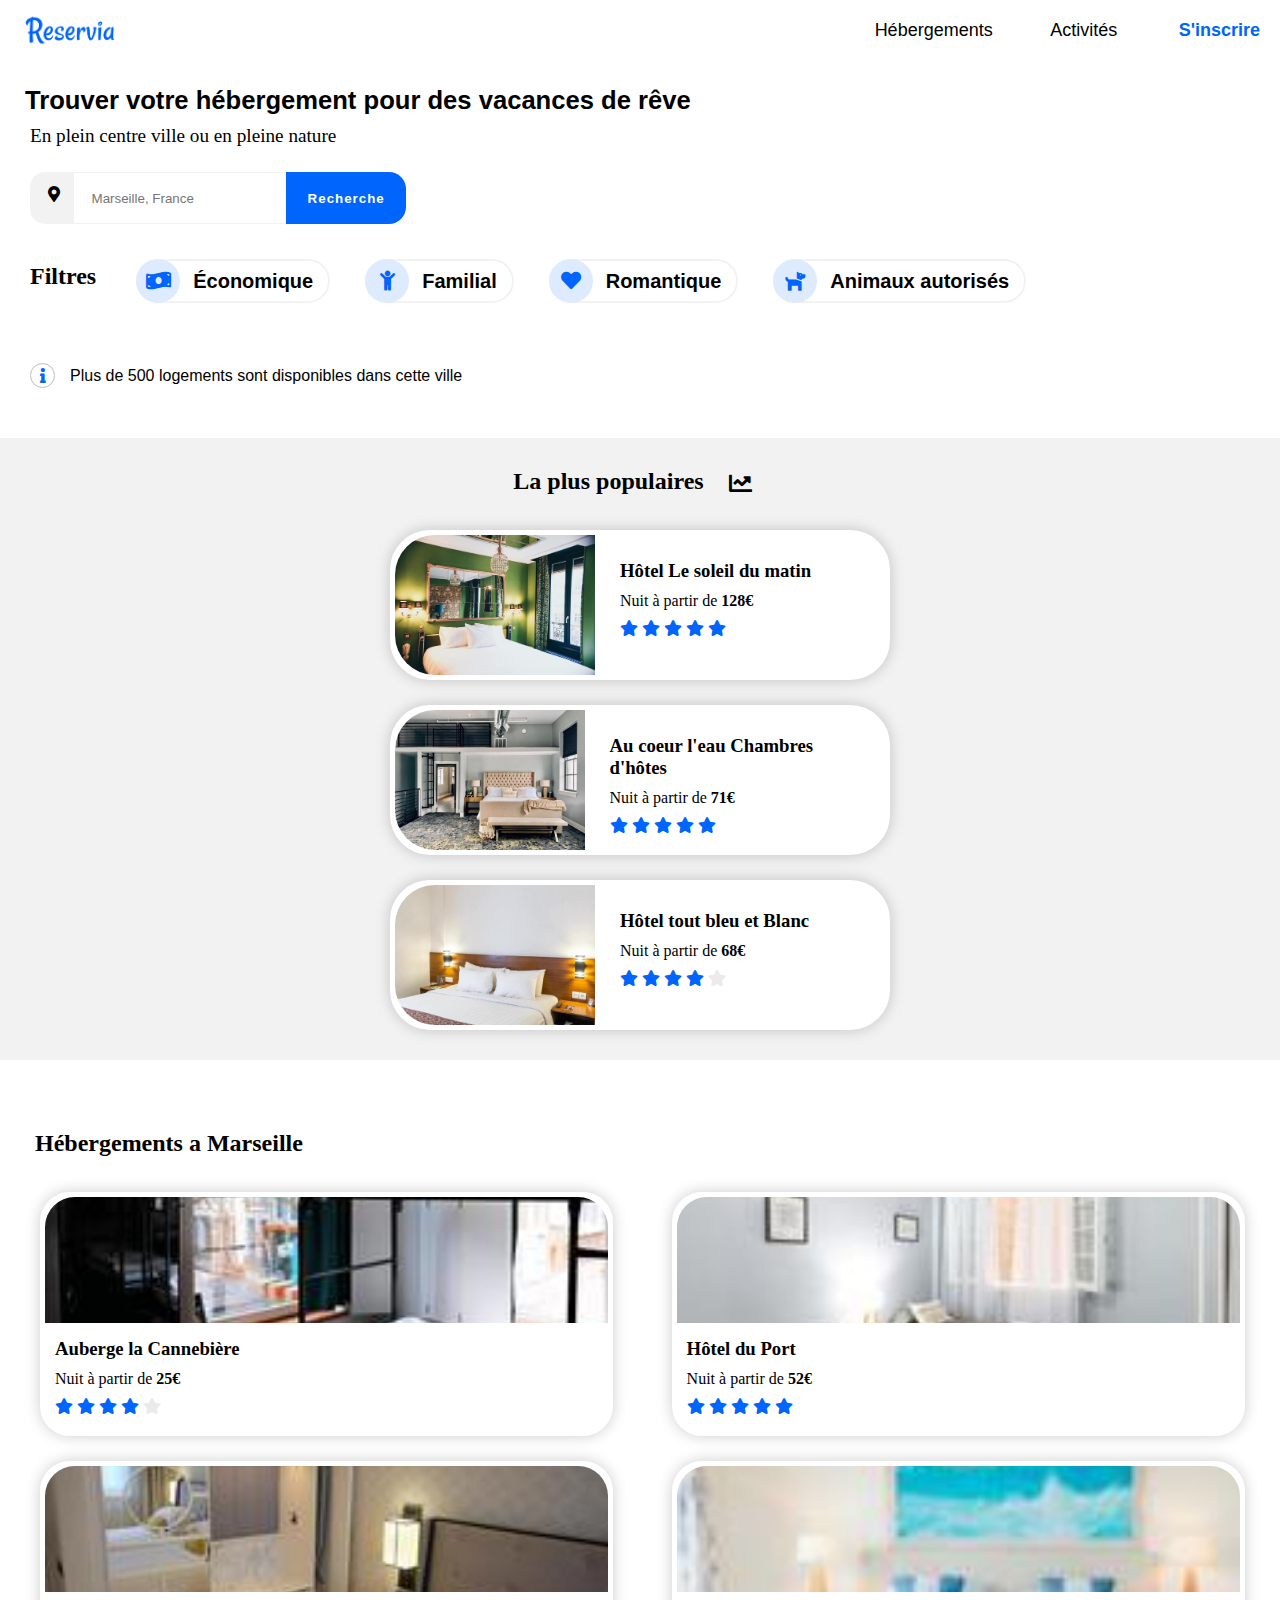
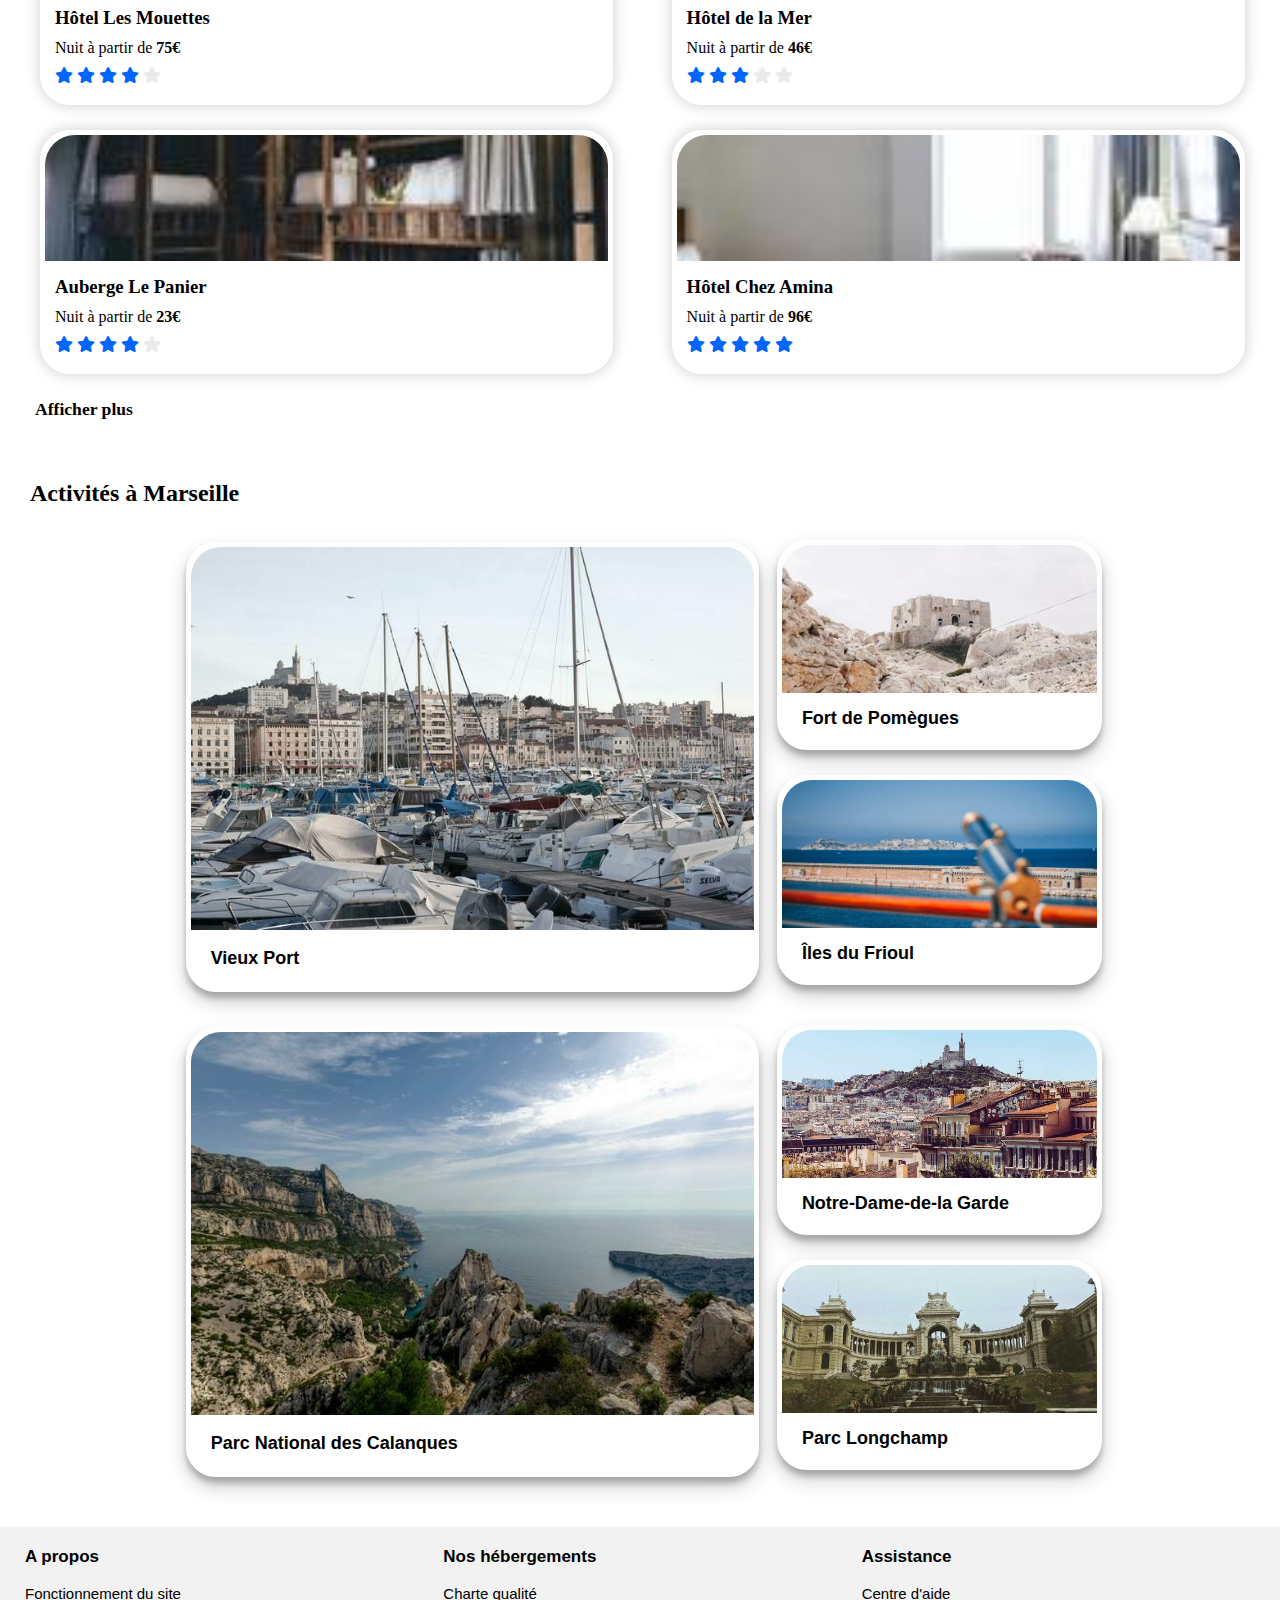
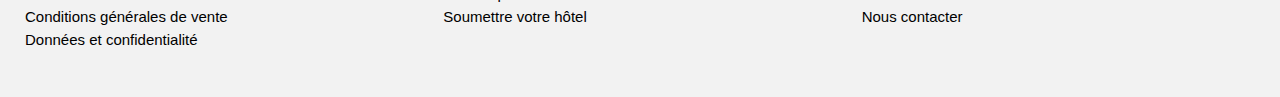
==== commit d0cde6ce: "section-populaires" ====
--- a/index.html
+++ b/index.html
@@ -237,7 +237,7 @@
             <div class="activites-cards-medium-groupe">
                 <figure  class="activites-figure-medium-photo-3">
                     <img src="images/activites/4_small/florian-wehde-xW9e8gdotxI-unsplash.jpg" alt="Notre-Dame-de-la Garde" class="Activiter-imageD">
-                        <figcaption class="acivite-description">Notre-Dame-de-la Garde</figcaption>
+                        <figcaption class="activite-description">Notre-Dame-de-la Garde</figcaption>
                 </figure>
                 <figure  class="activites-figure-medium-photo-4">
                     <img src="images/activites/4_small/lena-paulin-wH2-EJoDcV0-unsplash.jpg" alt="Parc Longchamp" class="Activiter-imageE">
--- a/style.css
+++ b/style.css
@@ -216,7 +216,7 @@
   }
   
   .filtres-section h2 {
-  
+    align-self: center;
     margin-left: 30px;
   }
   
@@ -355,7 +355,6 @@
   
   .activite-description {
     margin: 12px 10px 12px 20px;
-    box-shadow: 6px 6px rgb(0, 0, 0);
     font-family: 'Raleway', sans-serif;
     font: bold;
     font-weight: bolder;
@@ -394,7 +393,6 @@
     display: flex;
     flex-direction:column;
     flex: 3;
-    border-style: outset;
     border-radius: 10px;
     border-color: #F2F2F2;
     background-color: #F2F2F2;
@@ -439,7 +437,6 @@
     display: flex;
     flex: 1;
     flex-direction: column;
-    border-style: outset;
     border-radius: 10px;
     border-color: #F2F2F2;
     background-color:#F2F2F2;
@@ -907,7 +904,7 @@
   }
   
   .liste-filtres {
-    width: 250px;
+    
     margin-right: 25px;
     align-items: center;
   }
@@ -1133,7 +1130,6 @@
   
   .activite-description {
     margin: 12px 10px 12px 20px;
-    box-shadow: 6px 6px rgb(0, 0, 0);
     font-family: 'Raleway', sans-serif;
     font: bold;
     font-weight: bolder;
@@ -1214,7 +1210,7 @@
   
   /*-----------------------Code pour format de tablette-----------------*/
   
-  @media screen and (min-width:767px) and (max-width:1366px) {
+  @media screen and (min-width:767px) and (max-width:1360px) {
   
     .filtres-section h2 {
       margin-top: 0;
@@ -1225,7 +1221,6 @@
     }
     
     .liste-filtres {
-      width: 250px;
       margin-right: 25px;
       align-items: center;
     }
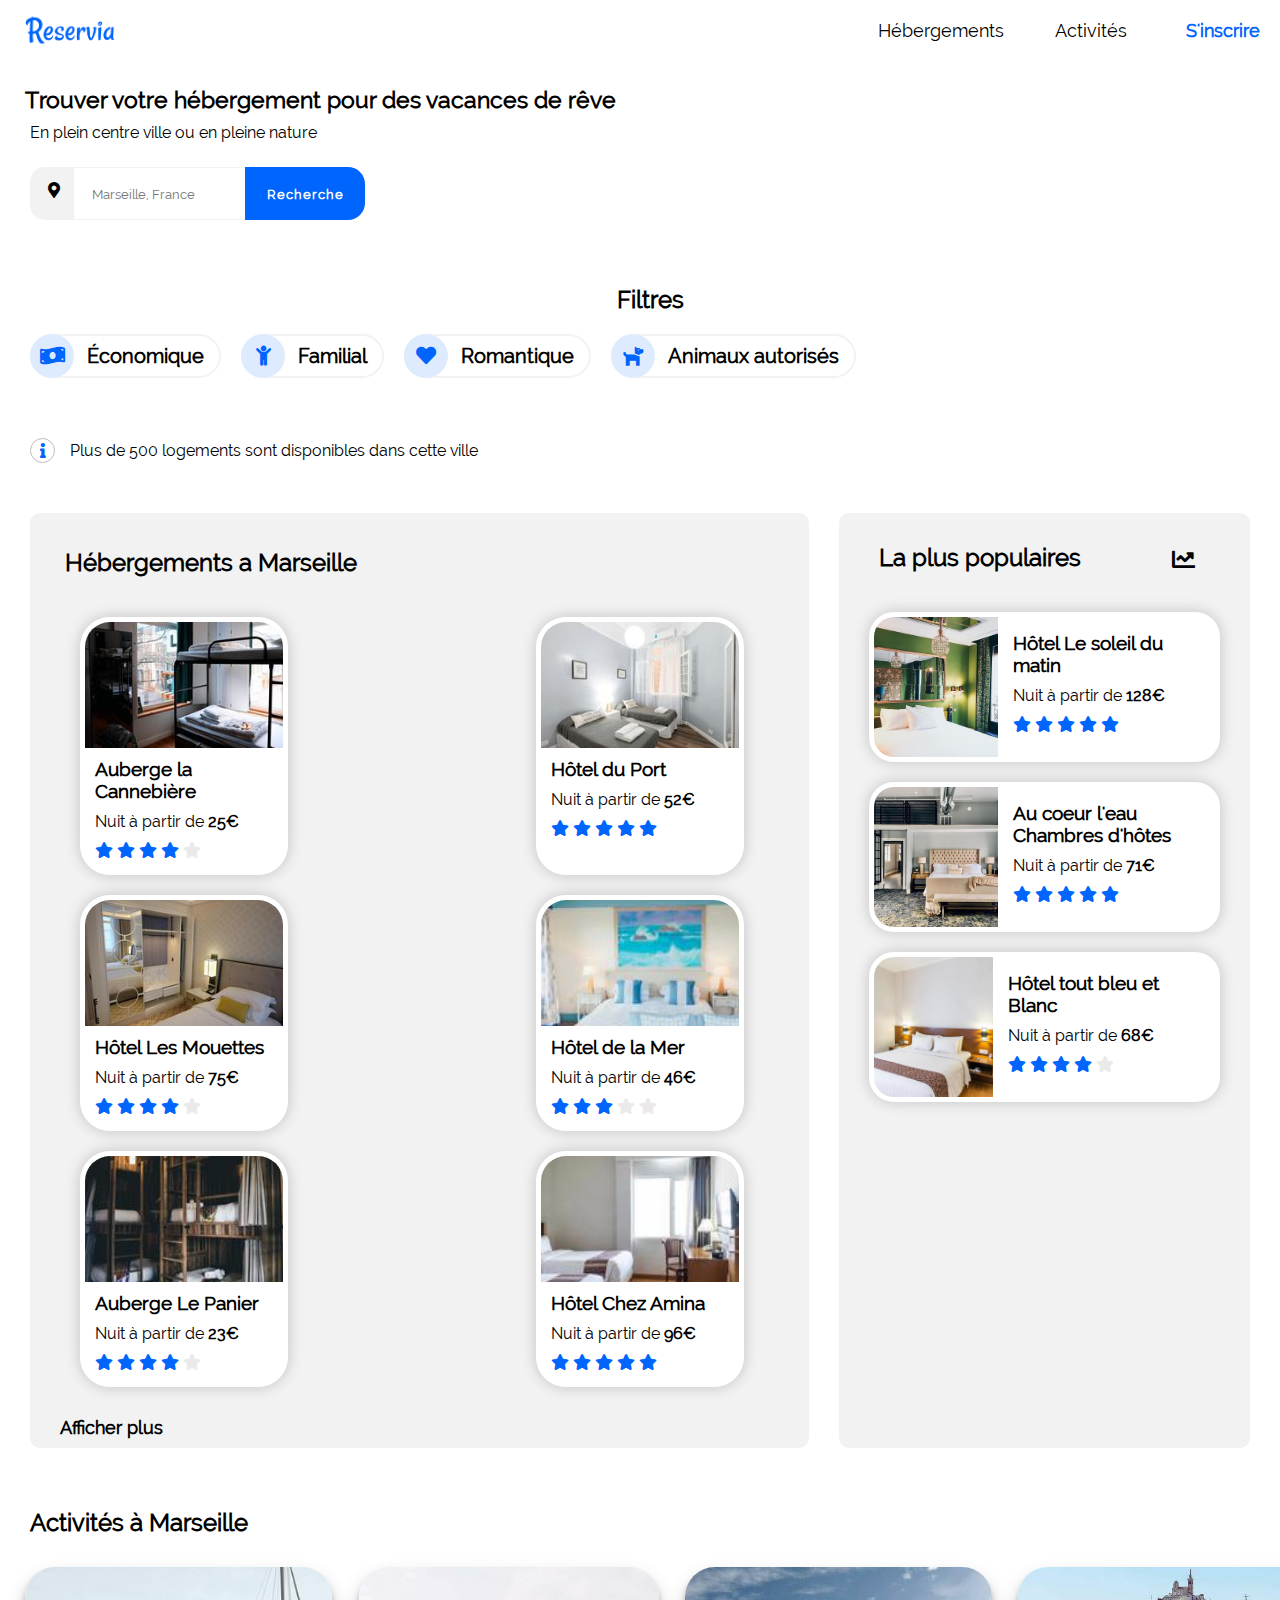
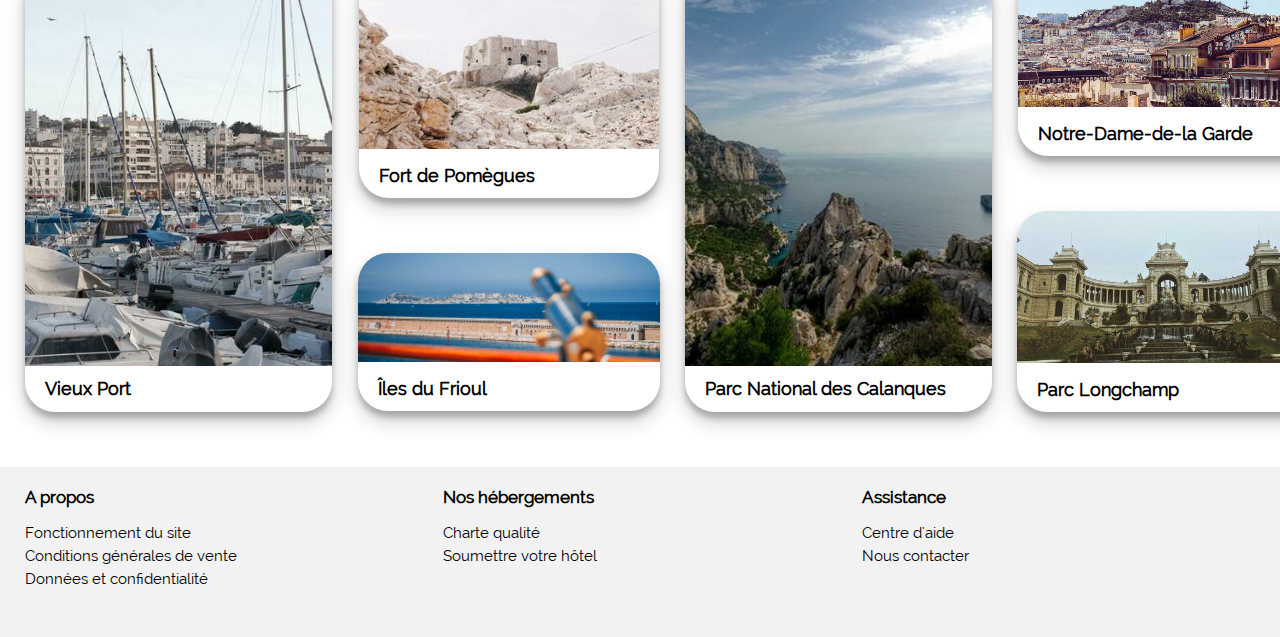
==== commit 3ea51b1b: "mq-mobile" ====
--- a/index.html
+++ b/index.html
@@ -12,26 +12,23 @@
 </head>
 <body>
     <nav class="nav-bar">
-                <img src="images/logo/Reservia@3x.png" alt="Loge de l'agence Reservia" class="logo">
-                    <ul class="nav-bar-menu">
-                        <li class="link-navbar"><a href="#heb">Hébergements</a></li>
-                        <li class="link-navbar"><a href="#acti">Activités</a></li>
-                        <li class="signup-navbar"><a href="#signup">S'inscrire</a></li>
-                    </ul>
+        <img src="images/logo/Reservia@3x.png" alt="Loge de l'agence Reservia" class="logo">
+            <ul class="nav-bar-menu">
+                <li class="link-navbar"><a href="#heb">Hébergements</a></li>
+                <li class="link-navbar"><a href="#acti">Activités</a></li>
+                <li class="signup-navbar"><a href="#signup">S'inscrire</a></li>
+            </ul>
     </nav>
     <header class="header-recherche">
-            <h1>
-            Trouver votre hébergement pour des vacances de rêve
-            </h1>
-                        <p>En plein centre ville ou en pleine nature
-                        </p>
-                <form class="search-form">
-                        <label class="icone-info-ville">  
-                                <i class="fas fa-map-marker-alt"></i>
-                        </label> 
-                        <input class="search" type="search"  name="search"  placeholder="Marseille, France">
-                        <button class="search-form-button" type="submit"><i class="fas fa-search"></i><span>Recherche</span></button>
-                </form>
+        <h1>Trouver votre hébergement pour des vacances de rêve</h1>
+            <p>En plein centre ville ou en pleine nature</p>
+        <form class="search-form">
+            <label class="icone-info-ville">  
+                <i class="fas fa-map-marker-alt"></i>
+            </label> 
+            <input class="search" type="search"  name="search"  placeholder="Marseille, France">
+            <button class="search-form-button" type="submit"><i class="fas fa-search"></i><span>Recherche</span></button>
+        </form>
     </header>
     <section class="filtres-section">    
             <h2>Filtres</h2> 
@@ -207,8 +204,8 @@
                         </div> 
                     </figcaption>
             </figure>
-            <a href="#" class="afficher-plus">Afficher plus</a>
         </figure>
+        <a href="#" class="afficher-plus">Afficher plus</a>
     </article>
     </main>
     <article id="acti" class="activites">
--- a/style.css
+++ b/style.css
@@ -11,6 +11,7 @@
     margin: 0;
     padding: 0;
     box-sizing: border-box;
+    font-family: 'Raleway Regular', sans-serif;
   }
   
   h1, 
@@ -22,6 +23,10 @@
   html {
     background-size: cover;
     background-color: white;
+  }
+
+  body {
+      font-family: 'Raleway Regular', sans-serif
   }
   
   /* logo */
@@ -60,7 +65,7 @@
     text-decoration: none;
     margin: 20px 0 20px 0;
     font-size: 18px;
-    font-family: 'raleway', sans-serif;
+    font-family: 'Raleway Regular', sans-serif;
   }
   
   .link-navbar a {
@@ -83,14 +88,14 @@
   }
       
   .activites-navbar {
-    font-family: 'raleway', sans-serif;
+    font-family: 'Raleway Regular', sans-serif;
     color:rgb(134, 129, 122);
     list-style: none;
     text-decoration: none;
   }
       
   .signup-navbar {
-    font-family: 'raleway', sans-serif;  
+    font-family: 'Raleway Regular', sans-serif;  
     font-weight: bold;
     color:#0065FC;
     text-decoration: none; 
@@ -128,7 +133,7 @@
   }
   
   h1 {
-    font-family: 'raleway', sans-serif; 
+    font-family: 'Raleway Regular', sans-serif; 
     font-size: 145%; 
     font-weight: bold;
     color: black;
@@ -158,7 +163,7 @@
   /* INFO */
    
   .info-icone-container p  {
-    font-family: 'raleway', sans-serif;
+    font-family: 'Raleway Regular', sans-serif;
     color: black;
     font-size: 100%;  
     margin: 0 15px 0 15px;
@@ -256,7 +261,7 @@
     font: bold;
     font-weight: bold;
     font-size: 20px;
-    font-family: 'Raleway', sans-serif;
+    font-family: 'Raleway Regular', sans-serif;
     margin: 0 15px 0 15px;
   }
   
@@ -268,7 +273,7 @@
     font: bold;
     font-weight: bold;
     font-size: 20px;
-    font-family: 'Raleway', sans-serif;
+    font-family: 'Raleway Regular', sans-serif;
     margin: 0 15px 0 15px;
   }
   
@@ -280,7 +285,7 @@
     font: bold;
     font-weight: bold;
     font-size: 20px;
-    font-family: 'Raleway', sans-serif;
+    font-family: 'Raleway Regular', sans-serif;
     margin: 0 15px 0 15px;
   }
   
@@ -292,7 +297,7 @@
     font: bold;
     font-weight: bold;
     font-size: 20px;
-    font-family: 'Raleway', sans-serif;
+    font-family: 'Raleway Regular', sans-serif;
   }
   
   /* FILTRE */
@@ -309,8 +314,8 @@
     font-weight:bold;
     text-decoration: none;
     color: black;
-    margin-top: 5px;
-    margin-bottom: 20px;
+    margin-top: 25px;
+    margin-bottom: 10px;
   }
   
   .activites {
@@ -355,7 +360,7 @@
   
   .activite-description {
     margin: 12px 10px 12px 20px;
-    font-family: 'Raleway', sans-serif;
+    font-family: 'Raleway Regular', sans-serif;
     font: bold;
     font-weight: bolder;
     font-size: 18px;
@@ -406,16 +411,17 @@
     flex-wrap: wrap;
     justify-content: space-between;
     align-content: center;
+    margin: 0 15px 0 10px;
   }
   
   .hebergements-figure {
     display: flex;
     flex-direction: column;
-    width: 252px;
-    height: 244px;
+    width: 240px;
+    height: auto;
     border: 5px solid white;
     border-radius: 30px;
-    margin: 0px 0px 30px 0px;
+    margin: 15px 20px 5px 10px;
     background-color: white;
     box-shadow: 0 0px 15px rgba(0, 0, 0, 0.2);
   }
@@ -448,6 +454,7 @@
     display: flex;
     align-items: center;
     justify-content: space-between;
+    margin-bottom: 10px;
   }
   
   
@@ -456,15 +463,14 @@
     width: 351px;
     height: 150px;
     border: 5px solid white;
-    border-radius: 40px;
-    margin: 25px 0px 10px 0px;
+    border-radius: 25px;
+    margin: 20px 0px 10px 0px;
     background-color: white;
     box-shadow: 0 0px 15px rgba(0, 0, 0, 0.2);
   }
   
   .populaire-description {
-    margin-top: 0px;
-    margin: 15px;
+      margin: 5px 0 0 5px;
   }
   
   .populaire-description p {
@@ -487,21 +493,18 @@
   /* IMAGE */
   
   .Hebergements-image {
-    border-top-right-radius: 30px;
-    border-top-left-radius: 30px;  
-    width: 242px;
+    border-top-right-radius: 25px;
+    border-top-left-radius: 25px;  
+    width: auto;
     height: 126px;
     object-fit: cover;
   }
   
   .Populaire-image {
     display: flex;
-    border-top-left-radius: 40px;
-    border-bottom-left-radius: 40px;
-    width: 100%;
-    height: 100%;
+    border-top-left-radius: 20px;
+    border-bottom-left-radius: 20px;
     width: 124px;   
-    height: 140px;
     object-fit: cover; 
   }
   
@@ -572,7 +575,7 @@
     height: 170px;
     border: #F2F2F2 outset;
     background-color: #F2F2F2;
-    font-family: 'Raleway', sans-serif;
+    font-family: 'Raleway Regular', sans-serif;
     padding: 0 0 0 25px;
     border: none;
   }
@@ -770,13 +773,15 @@
   /*-----------------------Code pour format de HOVER FIN-----------------*/
   
   /*-----------------------Code pour format de smartphone-----------------*/
-  
-  @media screen and (max-width: 500px) {
-  
-
-  /* HOVER navbar */ 
-  
-  .link-navbar:hover {
+  @media screen and (max-width: 375px) {
+   
+body {
+  font-family: 'Raleway Regular', sans-serif;
+}  
+
+/* HOVER navbar */ 
+  
+.link-navbar:hover {
   border: none;
   }
   
@@ -828,7 +833,7 @@
     width: 100%;
     text-decoration: none;
     font-size: 18px;
-    font-family: 'raleway', sans-serif;
+    font-family: 'Raleway Regular', sans-serif;
     padding-top: 10px;
   }
   
@@ -842,7 +847,7 @@
   }
   
   .signup-navbar {
-    font-family: 'raleway', sans-serif;  
+    font-family: 'Raleway Regular', sans-serif;  
     font-weight: bold;
     color:#0065FC;
     text-decoration: none; 
@@ -881,10 +886,11 @@
     justify-content: center;
     font-weight: 900;
     color: white;
+    font-size: 17px;
   }
   
   .search-form-button {
-    width: 70px;
+    width: 55px;
     background-color:#0065FC;
     color: white;
     border: unset;
@@ -900,7 +906,7 @@
   
   .filtres-section {
     display: flex;
-    margin: 0 0 20px 0
+    margin: 0 0 20px 0;
   }
   
   .liste-filtres {
@@ -910,16 +916,16 @@
   }
   
   .container-filtres {
-    display: inline-block;
     margin-left: 20px;
     line-height: 1.6;
-  } 
-  
+    display: inline;
+  }
+
   .container {
     display: flex;
     flex-direction: column;
   }
-  
+
   .la_plus_populaires {
     display: flex;
     flex-direction: column;
@@ -927,7 +933,7 @@
     background-color: #F2F2F2;
     margin: 0;
     padding: 0;
-    padding-bottom: 20px;
+    padding-bottom: 15px;
     margin-bottom: 0;
     border: none;
     border-radius: 0;
@@ -944,39 +950,36 @@
   
   .populaire-figure {
     display: flex;
-    width: 351px;
-    height: 150px;
+    width: 91%;
     border: 5px solid white;
-    border-radius: 40px;
-    margin: 25px 0px 20px 10px;
+    border-radius: 25px;
+    margin: 15px 15px 15px 25px;
     background-color: white;
     box-shadow: 0 0px 15px rgba(0, 0, 0, 0.2);
   } 
-  
+
+  .Populaire-image {
+    display: flex;
+    border-top-left-radius: 20px;
+    border-bottom-left-radius: 20px;
+    object-fit: cover;
+    width: 40%;
+    height: auto;
+  }
+  .populaire-description {
+    margin: 5px 0 0 5px;
+    height: 100%;
+    width: 100%;
+  }
   .hebergements {
     display: flex;
     flex-direction: column;
-    border-color: #F2F2F2;
-    background-color: #F2F2F2;
+    border: none;
+    background: none;
     margin: 0;
     padding: 0;
-    padding-bottom: 30px;
-    margin-bottom: 20px;
-    border: none;
-    border-radius: 0;
-    align-content: center;
-    background-color: white;
-  }
-  
-  .hebergements-header {
-    margin: 15px;  
-  }
-  
-  .section-hebergements{
-    display: flex;
-    margin-left: 20px;
-  }
-  
+  }
+
   .hebergements-figure {
     display: flex;
     flex-direction: column;
@@ -984,82 +987,81 @@
     height: 244px;
     border: 5px solid white;
     border-radius: 25px;
-    margin: 0px 0px 30px 0px;
-    background-color: white;
-    box-shadow: 0 0px 15px rgba(0, 0, 0, 0.2);
-  }
-  
+    margin: 0px 0px 30px 15px;
+  }
+
+  .hebergements-header {
+    margin: 10px 0 15px 10px;
+  }
+
   .Hebergements-image {
-    border-top-right-radius: 25px;
-    border-top-left-radius: 25px;
     width: 100%;
     height: 126px;
     object-fit: cover;
   }
-  
-  .activites-figure-medium-photo-1 {
+
+  .afficher-plus {
+    margin: 5px 15px 20px 15px;
+  }
+
+  .header-activites {
+    margin: 20px 0px 5px 15px;
+  }
+  
+  .section-activites {
+    display: flex;
+    flex-direction: column;
+  }
+
+  .Activiter-imageA {
+    width: 100%;
+    height: 80%;
+    object-fit: cover;
+}
+
+  .Activiter-imageB {
+    width: 100%;
+    object-fit: cover;
+    height: 80%;
+  }
+
+  .Activiter-imageC {
+    width: 100%;
+    height: 80%;
+    object-fit: cover;
+  }
+
+  .Activiter-imageD {
+    width: 100%;
+    height: 80%;
+    object-fit: cover;
+  }
+
+  .Activiter-imageE {
+    width: 100%;
+    height: 80%;
+    object-fit: cover;
+  }
+
+  .activites-figure-big-photo {
     display: flex;
     flex-direction: row;
     flex-wrap: wrap;
-    width: 98%;
-    height: 250px;
+    width: 89%;
+    height: 262px;
     border: 5px solid white;
     border-radius: 30px;
-    margin: 20px 15px 15px 0;
-    background-color: white;
-  }
-  
-  .activites-figure-medium-photo-2 {
-    display: flex;
-    flex-direction: row;
-    flex-wrap: wrap;
-    width: 98%;
-    height: 250px;
-    border: 5px solid white;
-    border-radius: 30px;
-    margin: 20px 15px 15px 0;
-    background-color: white;
-  }
-  
-  .activites-figure-medium-photo-3 {
-    display: flex;
-    flex-direction: row;
-    flex-wrap: wrap;
-    width: 98%;
-    height: 250px;
-    border: 5px solid white;
-    border-radius: 30px;
-    margin: 20px 15px 15px 0;
-    background-color: white;
-  }
-  
-  .activites-figure-medium-photo-4 {
-    display: flex;
-    flex-direction: row;
-    flex-wrap: wrap;
-    width: 98%;
-    height: 250px;
-    border: 5px solid white;
-    border-radius: 30px;
-    margin: 20px 15px 15px 0;
-    background-color: white;
-  }
-  
-  .activites {
-    display: flex;
-    flex-direction: column;
-  }
-  .header-activites {
-    margin: 10px 0 5px 15px;
-    font-weight: 700;
-  }
-  .section-activites{
-    display: flex;
-    flex-direction: column;
-  
-  }
-  
-  .activites-figure-big-photo {
+    background-color: white;
+    margin: 20px 0 20px 20px;
+  }
+
+  .activites-cards-medium-groupe {
+    width: 100%;
+    height: 100%;
+    margin: 0;
+}
+  
+  .activites-figure-medium-photo-1 {
     display: flex;
     flex-direction: row;
     flex-wrap: wrap;
@@ -1067,73 +1069,42 @@
     height: 250px;
     border: 5px solid white;
     border-radius: 30px;
-    margin: 20px 15px 15px 0;
-    background-color: white;
-  }
-  
-  .Activiter-imageA {
-    border-top-left-radius: 25px;
-    border-top-right-radius: 25px;
-    width: 312px;
-    height: 80%;
-    object-fit: cover;
-  }
-  
-  .Activiter-imageB {
-    border-top-left-radius: 25px;
-    border-top-right-radius: 25px;
-    width: 314px;
-    object-fit: cover;
-  }
-  
-  .Activiter-imageC {
-    border-top-left-radius: 25px;
-    border-top-right-radius: 25px;
-    width: 314px;
-    height: 80%;
-    object-fit: cover;
-  }
-  
-  .Activiter-imageE { 
-    border-top-left-radius: 25px;
-    border-top-right-radius: 25px;
-    width: 314px;
-    height: 80%;
-    object-fit: cover;
-  }
-  
-  .Activiter-imageD {
-    border-top-left-radius: 25px;
-    border-top-right-radius: 25px;
-    width: 314px;
-    height: 80%;
-    object-fit: cover;
-  }
-  .activites-figure-big-photo {
+    background-color: white;
+  }
+
+  .activites-figure-medium-photo-2 {
     display: flex;
     flex-direction: row;
     flex-wrap: wrap;
-    width: 88%;
+    width: 89%;
     height: 250px;
     border: 5px solid white;
     border-radius: 30px;
-    margin: 20px 15px 15px 15px;
-    background-color: white;
-  }
-  
-  .activites-cards-medium-groupe {
-    width: 325px;
-    height: auto;
-    margin-top: 5px;
-    margin-bottom: 5px;
-  }
-  
-  .activite-description {
-    margin: 12px 10px 12px 20px;
-    font-family: 'Raleway', sans-serif;
-    font: bold;
-    font-weight: bolder;
-    font-size: 18px;
+    background-color: white;
+    margin-top: 20px;
+  }
+
+  .activites-figure-medium-photo-3 {
+    display: flex;
+    flex-direction: row;
+    flex-wrap: wrap;
+    width: 89%;
+    height: 250px;
+    border: 5px solid white;
+    border-radius: 30px;
+    background-color: white;
+  }
+
+  .activites-figure-medium-photo-4 {
+    display: flex;
+    flex-direction: row;
+    flex-wrap: wrap;
+    width: 89%;
+    height: 250px;
+    border: 5px solid white;
+    border-radius: 30px;
+    margin: 20px 0 15px 0;
+    background-color: white;
   }
   
   footer {
@@ -1142,8 +1113,9 @@
     height: 100%;
     border: #F2F2F2 outset;
     background-color: #F2F2F2;
-    font-family: 'Raleway', sans-serif;
-    padding: 0 0 0 25px;
+    font-family: 'Raleway Regular', sans-serif;
+    padding-left: 25px;
+    padding-bottom: 20px;
     border: none;
   }
   .footer-left h3 {
@@ -1201,23 +1173,20 @@
     line-height: 23px;
   }
   }
-  
-  
-   
-  
-  
-  /*-----------------------Code pour format de smartphone-----------------*/
-  
+
+ 
   /*-----------------------Code pour format de tablette-----------------*/
   
-  @media screen and (min-width:767px) and (max-width:1360px) {
+  @media screen and (min-width: 768px) and (max-width: 899px) {
   
     .filtres-section h2 {
-      margin-top: 0;
-    }
+      margin: 0 15px 5px 30px;
+    }
+
     .filtres-section {
       display: flex;
-      margin: 0 0 20px 0
+      flex-wrap: wrap;
+      margin: 0 0 20px 0;
     }
     
     .liste-filtres {
@@ -1233,7 +1202,6 @@
       display: flex;
       flex-direction: column;
     }
-  
   
   .la_plus_populaires {
     align-items: center;
@@ -1245,32 +1213,40 @@
   
   .populaire-figure {
     align-content: center;
-    width: 500px;
-  }
-  
-  .Populaire-image {
-    width: 200px; 
-    }
+    width: 100%;
+  }
   
   .hebergements {
-    border: none;
+    display: flex;
+    flex-direction: column;
+    flex: 3;
+    border-radius: 10px;
+    border-color: #F2F2F2;
+    background-color: #F2F2F2;
     margin: 0;
-    border-radius:0;
-    background: white;
+    padding: 0;
+    background-color: white;
+  }
+
+  .hebergements-header {
+    margin: 25px 0px 15px 25px;
   }
   
   .section-hebergements{
-    display: flex;
-  }
-  
-  .hebergements-figure {
     display: flex;
     flex-direction: row;
     flex-wrap: wrap;
-    width: 47%;
-    height: 244px;
+    margin: 10px 40px 0 25px;
+  }
+  
+  .hebergements-figure {
+    display: flex;
+    flex-direction: row;
+    flex-wrap: wrap;
+    width: 45%;
+    height: 250px;
     border: 5px solid white;
-    border-radius: 30px;
+    border-radius: 35px;
     margin: 10px 5px 15px 10px;
     background-color: white;
   }
@@ -1284,7 +1260,12 @@
   }
   
   .afficher-plus   {
-    margin: 10px 20px 20px 5px;
+    margin: 10px 0px 20px 10px;
+  }
+
+  .header-activites {
+      margin: 15px 0 0px 25px;
+      font-weight: 700;
   }
   
   .activites {
@@ -1303,7 +1284,7 @@
     border-top-left-radius: 30px;
     border-top-right-radius: 30px;
     width: 100%;
-    height: 87%;
+    height: 80%;
     object-fit: cover;
   }
   
@@ -1339,71 +1320,73 @@
     object-fit: cover;
   }
             
-  .activites-figure-medium-photo-1 {
+  .activites-figure-big-photo {
     display: flex;
     flex-direction: row;
     flex-wrap: wrap;
-    width: 100%;
-    height: 210px;
+    width: 89%;
+    height: 262px;
     border: 5px solid white;
     border-radius: 30px;
-    margin: 10px 5px 15px 10px;
-    background-color: white;
-  }
-  
-  .activites-figure-medium-photo-2 {
+    background-color: white;
+    margin: 20px 25px 20px 5px;
+  }
+
+  .activites-cards-medium-groupe {
+    width: 100%;
+    height: 100%;
+    margin: 0;
+}
+  
+  .activites-figure-medium-photo-1 {
     display: flex;
     flex-direction: row;
     flex-wrap: wrap;
-    width: 100%;
-    height: 210px;
+    width: 89%;
+    height: 250px;
     border: 5px solid white;
     border-radius: 30px;
-    margin: 10px 5px 15px 10px;
-    background-color: white;
-  }
-  
-  .activites-figure-medium-photo-3 {
+    background-color: white;
+    margin-right: 20px
+  }
+
+  .activites-figure-medium-photo-2 {
     display: flex;
     flex-direction: row;
     flex-wrap: wrap;
-    width: 100%;
-    height: 210px;
+    width: 89%;
+    height: 250px;
     border: 5px solid white;
     border-radius: 30px;
-    margin: 10px 5px 15px 10px;
-    background-color: white;
-  }
-  
-  .activites-figure-medium-photo-4 {
+    background-color: white;
+    margin-top: 20px;
+    margin-right: 20px
+  }
+
+  .activites-figure-medium-photo-3 {
     display: flex;
     flex-direction: row;
     flex-wrap: wrap;
-    width: 100%;
-    height: 210px;
+    width: 89%;
+    height: 250px;
     border: 5px solid white;
     border-radius: 30px;
-    margin: 10px 5px 15px 10px;
-    background-color: white;
-  }
-  
-  .activites-figure-big-photo {
+    background-color: white;
+    margin-right: 20px;
+  }
+
+  .activites-figure-medium-photo-4 {
     display: flex;
     flex-direction: row;
     flex-wrap: wrap;
-    width: 45%;
-    height: 450px;
+    width: 89%;
+    height: 250px;
     border: 5px solid white;
     border-radius: 30px;
-    margin: 20px 15px 15px 0;
-    background-color: white;
-  }
-  
-  .activites-cards-medium-groupe {
-    width: 325px;
-    height: auto;
-    margin: 0;             
-   }
+    margin: 20px 0px 15px 0;
+    background-color: white;
+    margin-right: 20px;
+  }
   
   .header-activites {
     margin: 30px 0 5px 20px;
@@ -1420,4 +1403,638 @@
     font-size: 1.2rem;
   
   }
-  }+  }
+
+  /*-----------------------Code pour format de tablette-----------------*/
+
+/*----------------------Code pour format desktop moins de 1024px---------*/
+
+  @media screen and (min-width: 900px) and (max-width: 1260px) {
+  
+    body {
+      font-family: 'Raleway Regular', sans-serif
+    }
+
+    .icone-info-ville {
+      background-color: #F2F2F2;
+      border-radius: 15px 0 0 15px;
+      padding: 14px 25px 14px 25px;
+    }
+
+    .filtres-section h2 {
+        margin-top: 0;       
+    }
+
+    .filtres-section {
+        display: flex;
+        flex-wrap: wrap;
+        margin: 0 0 20px 0;
+    } 
+
+    .container {
+        flex-direction: column;
+    }
+
+    .hebergements {
+        display: flex;
+        flex-direction: column;
+        flex: 3;
+        border-radius: 10px;
+        border-color: #F2F2F2;
+        background-color: #F2F2F2;
+        margin: 0 17px;
+        padding: 0 17px;
+        border: none;
+        background-color: white;
+    }
+
+    .la_plus_populaires {
+      align-items: center;
+      border: none;
+      margin: 0;
+      border-radius: 0;
+      margin-bottom: 35px;
+    }
+
+    .section-hebergements {
+      display: flex;
+      flex-direction: row;
+      flex-wrap: wrap;
+      justify-content: space-between;
+      margin: 0 5px 0 5px;
+      align-items: center;
+      border: none;
+      border-radius: 0;
+      background-color: white;
+    }
+
+    .hebergements-figure {
+      display: flex;
+      flex-direction: column;
+      width: 46%;
+      height: auto;
+      border: 5px solid white;
+      border-radius: 30px;
+      margin: 15px 20px 5px 10px;
+      background-color: white;
+      box-shadow: 0 0px 15px rgba(0, 0, 0, 0.2);
+    }
+
+    .activites {
+    display: flex;
+    flex-direction: column;
+    width: auto;
+    }
+
+    .section-activites {
+      flex-direction: row;
+      flex-wrap: wrap;
+      justify-content: center;
+      align-items: center;
+    } 
+
+    .Activiter-imageA {
+      border-top-left-radius: 30px;
+     border-top-right-radius: 30px;
+      width: 100%;
+      height: 87%;
+     object-fit: cover;
+    }
+
+    .Activiter-imageB {
+      border-top-left-radius: 30px;
+      border-top-right-radius: 30px;
+      width: 100%;
+      height: 74%;
+      object-fit: cover;
+    }
+
+    .Activiter-imageC {
+      border-top-left-radius: 30px;
+      border-top-right-radius: 30px;
+      width: 100%;
+      height: 74%;
+      object-fit: cover;
+    }
+    
+    .Activiter-imageE { 
+      border-top-left-radius: 30px;
+      border-top-right-radius: 30px;
+      width: 100%;
+      height: 74%;
+      object-fit: cover;
+    }
+    
+    .Activiter-imageD {
+      border-top-left-radius: 30px;
+      border-top-right-radius: 30px;
+      width: 100%;
+      height: 74%;
+      object-fit: cover;
+    }
+
+    .activites-figure-medium-photo-1 {
+      display: flex;
+      flex-direction: row;
+      flex-wrap: wrap;
+      width: 100%;
+      height: 210px;
+      border: 5px solid white;
+      border-radius: 30px;
+      margin: 10px 5px 15px 10px;
+      background-color: white;
+    }
+
+    .activites-figure-medium-photo-2 {
+      display: flex;
+      flex-direction: row;
+      flex-wrap: wrap;
+      width: 100%;
+      height: 210px;
+      border: 5px solid white;
+      border-radius: 30px;
+      margin: 10px 5px 15px 10px;
+      background-color: white;
+    }
+
+    .activites-figure-medium-photo-3 {
+      display: flex;
+      flex-direction: row;
+      flex-wrap: wrap;
+      width: 100%;
+      height: 210px;
+      border: 5px solid white;
+      border-radius: 30px;
+      margin: 10px 5px 15px 10px;
+      background-color: white;
+    }
+
+    .activites-figure-medium-photo-4 {
+      display: flex;
+      flex-direction: row;
+      flex-wrap: wrap;
+      width: 100%;
+      height: 210px;
+      border: 5px solid white;
+      border-radius: 30px;
+      margin: 10px 5px 15px 10px;
+      background-color: white;
+    }
+  
+    .activites-figure-big-photo {
+      display: flex;
+      flex-direction: row;
+      flex-wrap: wrap;
+      width: 50%;
+      height: 450px;
+      border: 5px solid white;
+      border-radius: 30px;
+      background-color: white;
+      margin: 15px 45px 15px 10px;
+    }
+
+    .activites-cards-medium-groupe {
+      width: 325px;
+      height: auto;
+      margin: 0;
+    }    
+  }
+
+  /*----------------------Code pour format desktop moins de 1024px---------*/
+
+
+    /*-----------------------Code pour format desktop plus de 1025px---------------------*/
+
+  @media screen and (min-width: 1261px) {
+
+
+    .filtres-section h2 {
+      margin-left: 30px;
+    }  
+
+    .filtres-section {
+      display: flex;
+      flex-wrap: wrap;
+      color: black;
+      margin: 55px 0 20px 0;
+      flex-direction: column;
+    }
+
+    .hebergements-figure {
+      display: flex;
+      flex-direction: column;
+      width: 30%;
+      height: auto;
+      border: 5px solid white;
+      border-radius: 30px;
+      margin: 15px 20px 5px 10px;
+      background-color: white;
+      box-shadow: 0 0px 15px rgb(0 0 0 / 20%);
+    }
+
+    
+
+
+    }
+    /*----------------------Code pour format desktop plus de 1025px---------*/
+    @media screen and (min-width: 376px) and (max-width: 767px) {
+  
+      body {
+        font-family: 'Raleway Regular', sans-serif
+    }
+  
+    /* HOVER navbar */ 
+    
+    .link-navbar:hover {
+    border: none;
+    }
+    
+    .link-navbar a:hover {
+      color: #0065FC;
+      border-bottom-color: #0065FC;
+    }
+    
+    .signup-navbar:hover {
+      transition: 0.3s;
+    }
+    
+    /* HOVER navbar */
+    
+    .nav-bar {
+      display: flex;
+    }
+    
+    .logo {
+      position: absolute;
+      width: 90px;
+      height: 60px;
+      margin-left: 25px;
+      object-fit: contain;
+    }
+    
+    .nav-bar-menu {
+      text-decoration: none;
+      list-style: none;
+      align-items: center;
+      margin-top: 75px;
+      padding: 0;
+      width: 100%;
+      height: 50px;
+    }
+    
+    .link-navbar a {
+      display: flex;
+      flex: 1;
+      justify-content: center;
+      border-bottom: 2px solid #F2F2F2;
+      width: 100%;
+      padding-bottom: 20px;
+    }
+    
+    .nav-bar .link-navbar {
+      display: flex;
+      justify-content: center;
+      width: 100%;
+      text-decoration: none;
+      font-size: 18px;
+      font-family: 'Raleway Regular', sans-serif;
+      padding-top: 10px;
+    }
+    
+    .signup-navbar a {
+      text-decoration: none;
+      color: #0065FC;
+      font-weight: bold;
+      position: absolute;
+      top: 25px;
+      right: 15px;
+    }
+    
+    .signup-navbar {
+      font-family: 'Raleway Regular', sans-serif;  
+      font-weight: bold;
+      color:#0065FC;
+      text-decoration: none; 
+      padding: 0;
+      margin: 0;
+      font-size: 18px;
+      font-weight: 700;
+    }
+    .header-recherche, p {
+      margin-left: 14px;
+      font-size: 17px;
+    }
+    
+    .icone-info-ville {
+      background-color: #F2F2F2;
+      border-radius: 15px 0 0 15px;
+      padding: 20px 20px 20px 20px;
+    }
+    
+    .search {
+      font-weight: 900;
+      border-right: none;
+      border-left: none;
+      border-top: 1px solid #F2F2F2;
+      border-bottom: 1px solid #F2F2F2;
+      padding: 1.2rem;
+    }
+    
+    span {
+      display: none;
+    }
+    
+    .fa-search {
+      display: flex;
+      align-content: center;
+      justify-content: center;
+      font-weight: 900;
+      color: white;
+      font-size: 17px;
+    }
+    
+    .search-form-button {
+      width: 55px;
+      background-color:#0065FC;
+      color: white;
+      border: unset;
+      font-weight: bold;
+      letter-spacing: 1px;
+      border-radius: 0 17px 17px 0;
+    }
+    
+    .filtres-section h2 {
+      align-self: flex-start;
+    }
+    
+    .filtres-section {
+      flex-wrap: wrap;
+      flex-direction: column;
+      margin: 0 15px 0 0px;
+    }
+    
+    .liste-filtres {
+      margin-right: 25px;
+      align-items: center;
+    }
+    
+    .container-filtres {
+      margin-left: 20px;
+      line-height: 1.6;
+      display: inline;
+    } 
+    
+    .container {
+      display: flex;
+      flex-direction: column;
+    }
+    
+    .la_plus_populaires {
+      display: flex;
+      flex-direction: column;
+      border-color: #F2F2F2;
+      background-color: #F2F2F2;
+      margin: 0;
+      padding: 0;
+      padding-bottom: 15px;
+      margin-bottom: 0;
+      border: none;
+      border-radius: 0;
+      align-content: center;
+    }
+    
+    .populaire-header {
+      display: flex;
+      align-items: center;
+      justify-content: space-between;
+      margin-top: 15px;  
+      margin-left: 10px;
+    }
+    
+    .populaire-figure {
+      display: flex;
+      width: 91%;
+      height: 133px;
+      border: 5px solid white;
+      border-radius: 25px;
+      margin: 15px 15px 15px 25px;
+      background-color: white;
+      box-shadow: 0 0px 15px rgba(0, 0, 0, 0.2);
+    } 
+  
+    .Populaire-image {
+      display: flex;
+      border-top-left-radius: 20px;
+      border-bottom-left-radius: 20px;
+      object-fit: cover;
+    }
+     
+    .hebergements {
+      display: flex;
+      flex-direction: column;
+      border: none;
+      background: none;
+      margin: 0;
+      padding: 0;
+    }
+  
+    .hebergements-figure {
+      display: flex;
+      flex-direction: column;
+      width: 94%;
+      height: 244px;
+      border: 5px solid white;
+      border-radius: 25px;
+      margin: 0px 0px 30px 15px;
+    }
+  
+    .hebergements-header {
+      margin: 10px 0 15px 10px;
+    }
+  
+    .Hebergements-image {
+      width: 100%;
+      height: 126px;
+      object-fit: cover;
+    }
+  
+    .afficher-plus {
+      margin: 5px 15px 20px 15px;
+    }
+  
+    .header-activites {
+      margin: 20px 0px 5px 15px;
+    }
+    
+    .section-activites {
+      display: flex;
+      flex-direction: column;
+    }
+  
+    .Activiter-imageA {
+      width: 100%;
+      height: 80%;
+      object-fit: cover;
+  }
+  
+    .Activiter-imageB {
+      width: 100%;
+      object-fit: cover;
+      height: 80%;
+    }
+  
+    .Activiter-imageC {
+      width: 100%;
+      height: 80%;
+      object-fit: cover;
+    }
+  
+    .Activiter-imageD {
+      width: 100%;
+      height: 80%;
+      object-fit: cover;
+    }
+  
+    .Activiter-imageE {
+      width: 100%;
+      height: 80%;
+      object-fit: cover;
+    }
+  
+    .activites-figure-big-photo {
+      display: flex;
+      flex-direction: row;
+      flex-wrap: wrap;
+      width: 89%;
+      height: 262px;
+      border: 5px solid white;
+      border-radius: 30px;
+      background-color: white;
+      margin: 20px 0px 20px 15px;
+    }
+  
+    .activites-cards-medium-groupe {
+      width: 100%;
+      height: 100%;
+      margin: 0;
+  }
+    
+    .activites-figure-medium-photo-1 {
+      display: flex;
+      flex-direction: row;
+      flex-wrap: wrap;
+      width: 89%;
+      height: 250px;
+      border: 5px solid white;
+      border-radius: 30px;
+      background-color: white;
+      margin-right: 50px;
+    }
+  
+    .activites-figure-medium-photo-2 {
+      display: flex;
+      flex-direction: row;
+      flex-wrap: wrap;
+      width: 89%;
+      height: 250px;
+      border: 5px solid white;
+      border-radius: 30px;
+      background-color: white;
+      margin-top: 20px;
+      margin-right: 50px;
+    }
+  
+    .activites-figure-medium-photo-3 {
+      display: flex;
+      flex-direction: row;
+      flex-wrap: wrap;
+      width: 89%;
+      height: 250px;
+      border: 5px solid white;
+      border-radius: 30px;
+      background-color: white;
+      margin-right: 50px;
+    }
+  
+    .activites-figure-medium-photo-4 {
+      display: flex;
+      flex-direction: row;
+      flex-wrap: wrap;
+      width: 89%;
+      height: 250px;
+      border: 5px solid white;
+      border-radius: 30px;
+      margin: 20px 50px 15px 0;
+      background-color: white;
+    }
+    
+    footer {
+      display: flex;
+      flex-direction: column;
+      height: 100%;
+      border: #F2F2F2 outset;
+      background-color: #F2F2F2;
+      font-family: 'Raleway Regular', sans-serif;
+      padding-left: 25px;
+      padding-bottom: 20px;
+      border: none;
+    }
+    .footer-left h3 {
+      font-size: 17px;
+      margin: 20px 10px 15px 0;
+    }
+    
+    .footer-central h3 {
+      font-size: 17px;
+      margin: 20px 10px 15px 0;
+    }
+    
+    .footer-right h3 {
+      font-size: 17px;
+      margin: 20px 10px 15px 0;
+    
+    }
+    
+    .footer-left li {
+      background-color: #F2F2F2;
+      display: flex;
+      font-size: 15px;
+      list-style: none;
+      text-decoration: none;
+      line-height: 23px;
+    }
+    
+    .footer-left {
+      background-color: #F2F2F2;
+    }
+    
+    .footer-central {
+      background-color: #F2F2F2;
+    }
+    
+    .footer-right {
+      background-color: #F2F2F2;
+    }
+    
+    .footer-central li {
+      background-color: #F2F2F2;
+      display: flex;
+      font-size: 15px;
+      list-style: none;
+      text-decoration: none;
+      line-height: 23px;
+    }
+    
+    .footer-right li {
+      background-color: #F2F2F2;
+      display: flex;
+      font-size: 15px;
+      list-style: none;
+      text-decoration: none;
+      line-height: 23px;
+    }
+    }
+    
+    /*-----------------------Code pour format de smartphone-----------------*/
+    
+  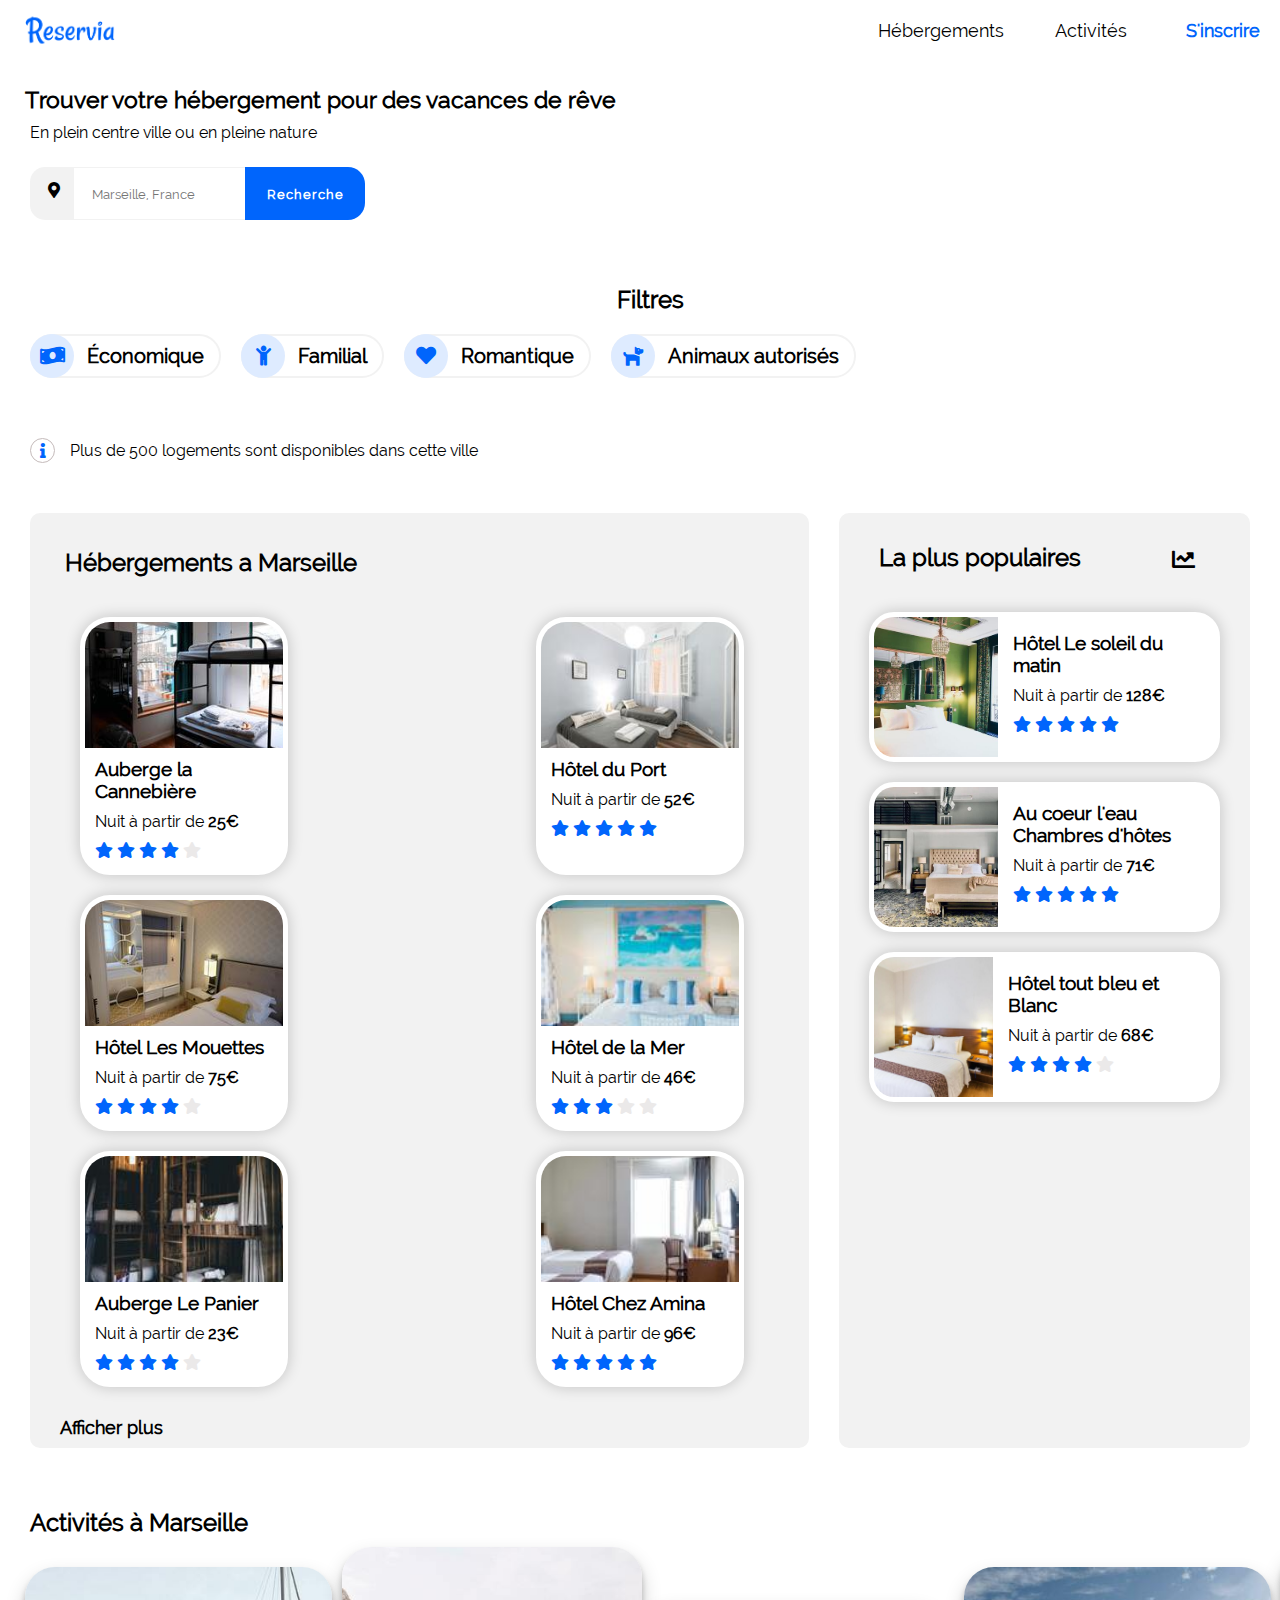
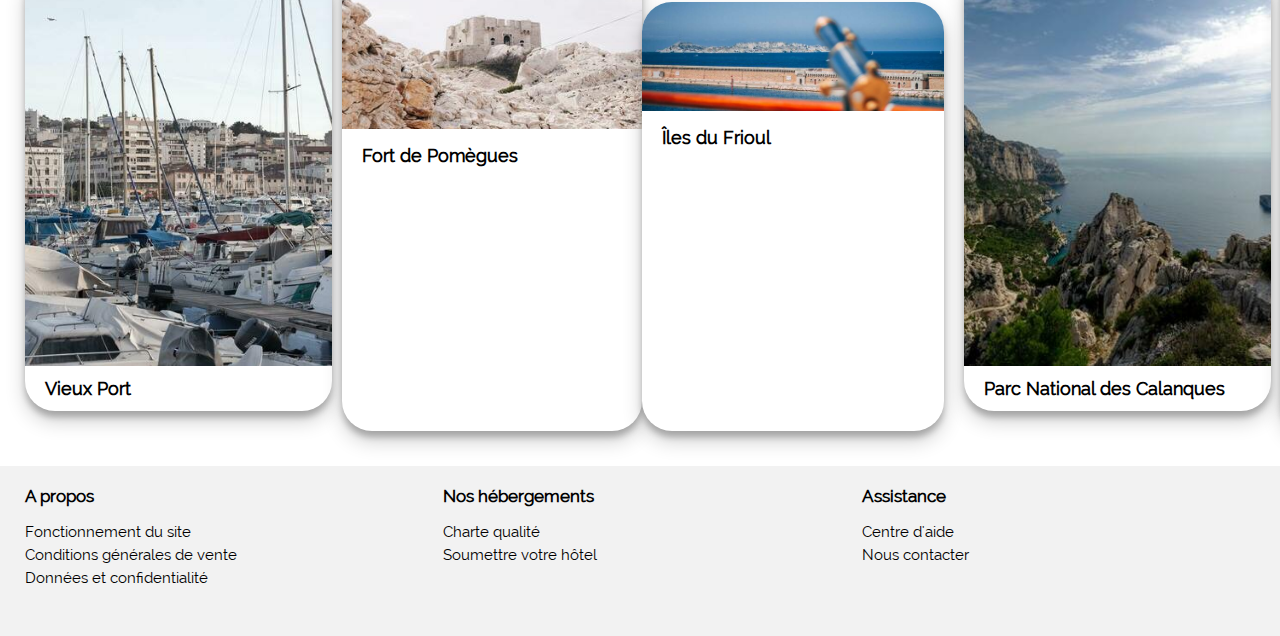
==== commit effe5039: "index-modif" ====
--- a/index.html
+++ b/index.html
@@ -217,7 +217,6 @@
                     <img src="images/activites/4_small/reno-laithienne-QUgJhdY5Fyk-unsplash.jpg" alt="Vieux Port" class="Activiter-imageA">
                         <figcaption class="activite-description">Vieux Port</figcaption>
                </figure>
-            <div class="activites-cards-medium-groupe">
                 <figure  class="activites-figure-medium-photo-1">
                     <img src="images/activites/4_small/paul-hermann-QFTrLdQIRhI-unsplash.jpg" alt="Fort de Pomègues" class="Activiter-imageB" >
                         <figcaption class="activite-description">Fort de Pomègues</figcaption>
@@ -226,12 +225,10 @@
                     <img src="images/activites/4_small/kevin-hikari-rV_Qd1l-VXg-unsplash.jpg" alt="Îles du Frioul" class="Activiter-imageC">
                         <figcaption class="activite-description">Îles du Frioul</figcaption>
                 </figure>
-            </div>
                 <figure  class="activites-figure-big-photo">
                     <img src="images/activites/4_small/kilyan-sockalingum-NR8-cBCN3aI-unsplash.jpg" alt="Parc National des Calanques" class="Activiter-imageA">
                         <figcaption class="activite-description">Parc National des Calanques</figcaption>
                 </figure>
-            <div class="activites-cards-medium-groupe">
                 <figure  class="activites-figure-medium-photo-3">
                     <img src="images/activites/4_small/florian-wehde-xW9e8gdotxI-unsplash.jpg" alt="Notre-Dame-de-la Garde" class="Activiter-imageD">
                         <figcaption class="activite-description">Notre-Dame-de-la Garde</figcaption>
@@ -239,8 +236,7 @@
                 <figure  class="activites-figure-medium-photo-4">
                     <img src="images/activites/4_small/lena-paulin-wH2-EJoDcV0-unsplash.jpg" alt="Parc Longchamp" class="Activiter-imageE">
                         <figcaption class="activite-description">Parc Longchamp</figcaption>
-                </figure>
-            </div>    
+                </figure> 
         </figure>   
     </article>
     <footer class="footer">   
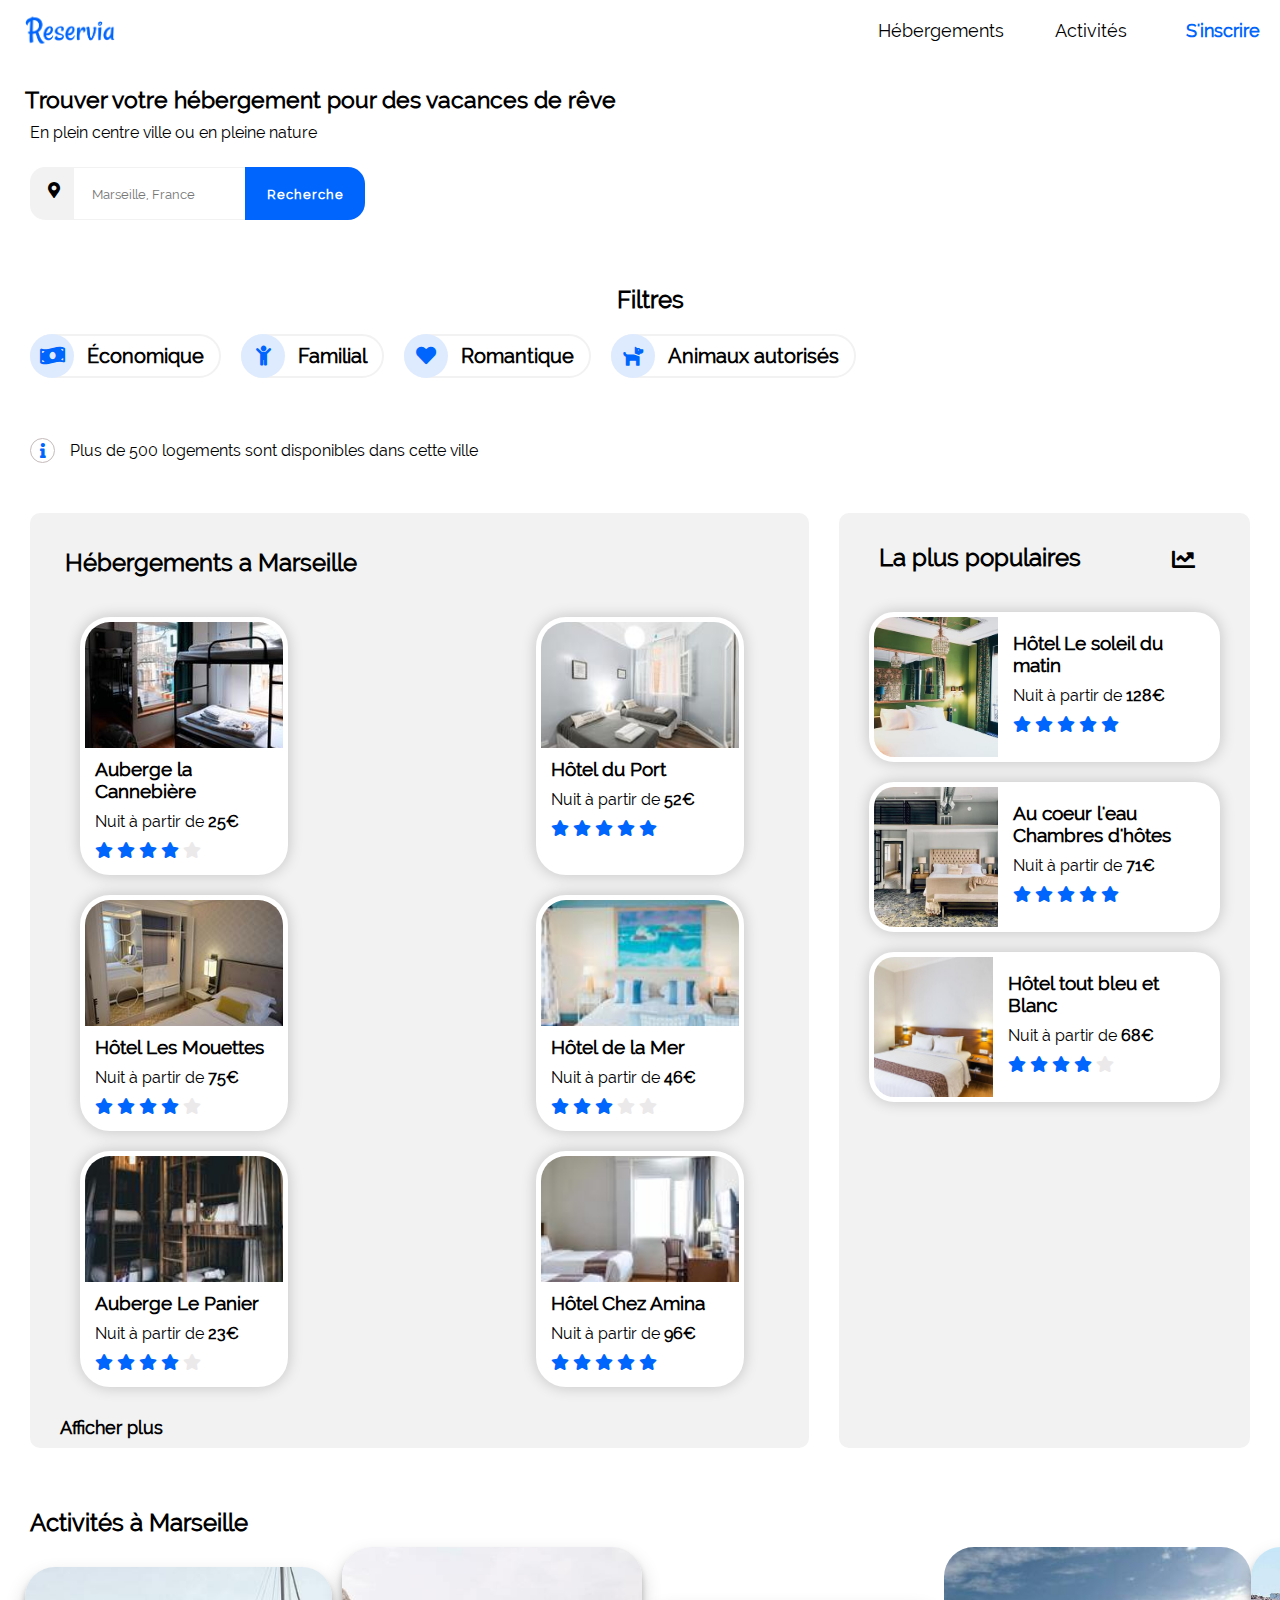
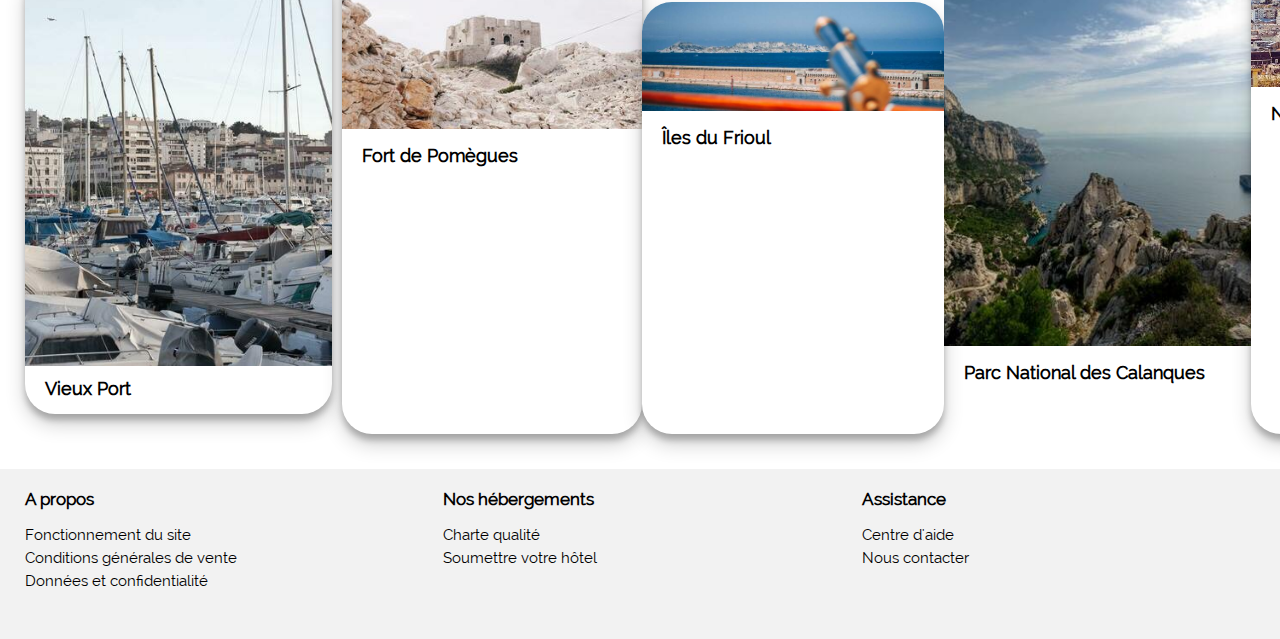
==== commit adefa787: "index-figure-activites" ====
--- a/index.html
+++ b/index.html
@@ -225,7 +225,7 @@
                     <img src="images/activites/4_small/kevin-hikari-rV_Qd1l-VXg-unsplash.jpg" alt="Îles du Frioul" class="Activiter-imageC">
                         <figcaption class="activite-description">Îles du Frioul</figcaption>
                 </figure>
-                <figure  class="activites-figure-big-photo">
+                <figure  class="activites-figure-big-photo-2">
                     <img src="images/activites/4_small/kilyan-sockalingum-NR8-cBCN3aI-unsplash.jpg" alt="Parc National des Calanques" class="Activiter-imageA">
                         <figcaption class="activite-description">Parc National des Calanques</figcaption>
                 </figure>
--- a/style.css
+++ b/style.css
@@ -342,7 +342,9 @@
     background-color: white;
     border-radius: 30px;
     box-shadow: 0 10px 20px rgba(0,0, 0, 0.19), 0 6px 6px rgba(0,0,0,0.23);
-  }
+    width: 88%;
+    height: 447px;
+}
   
   .activites-cards-medium-groupe {
     height: 100%;
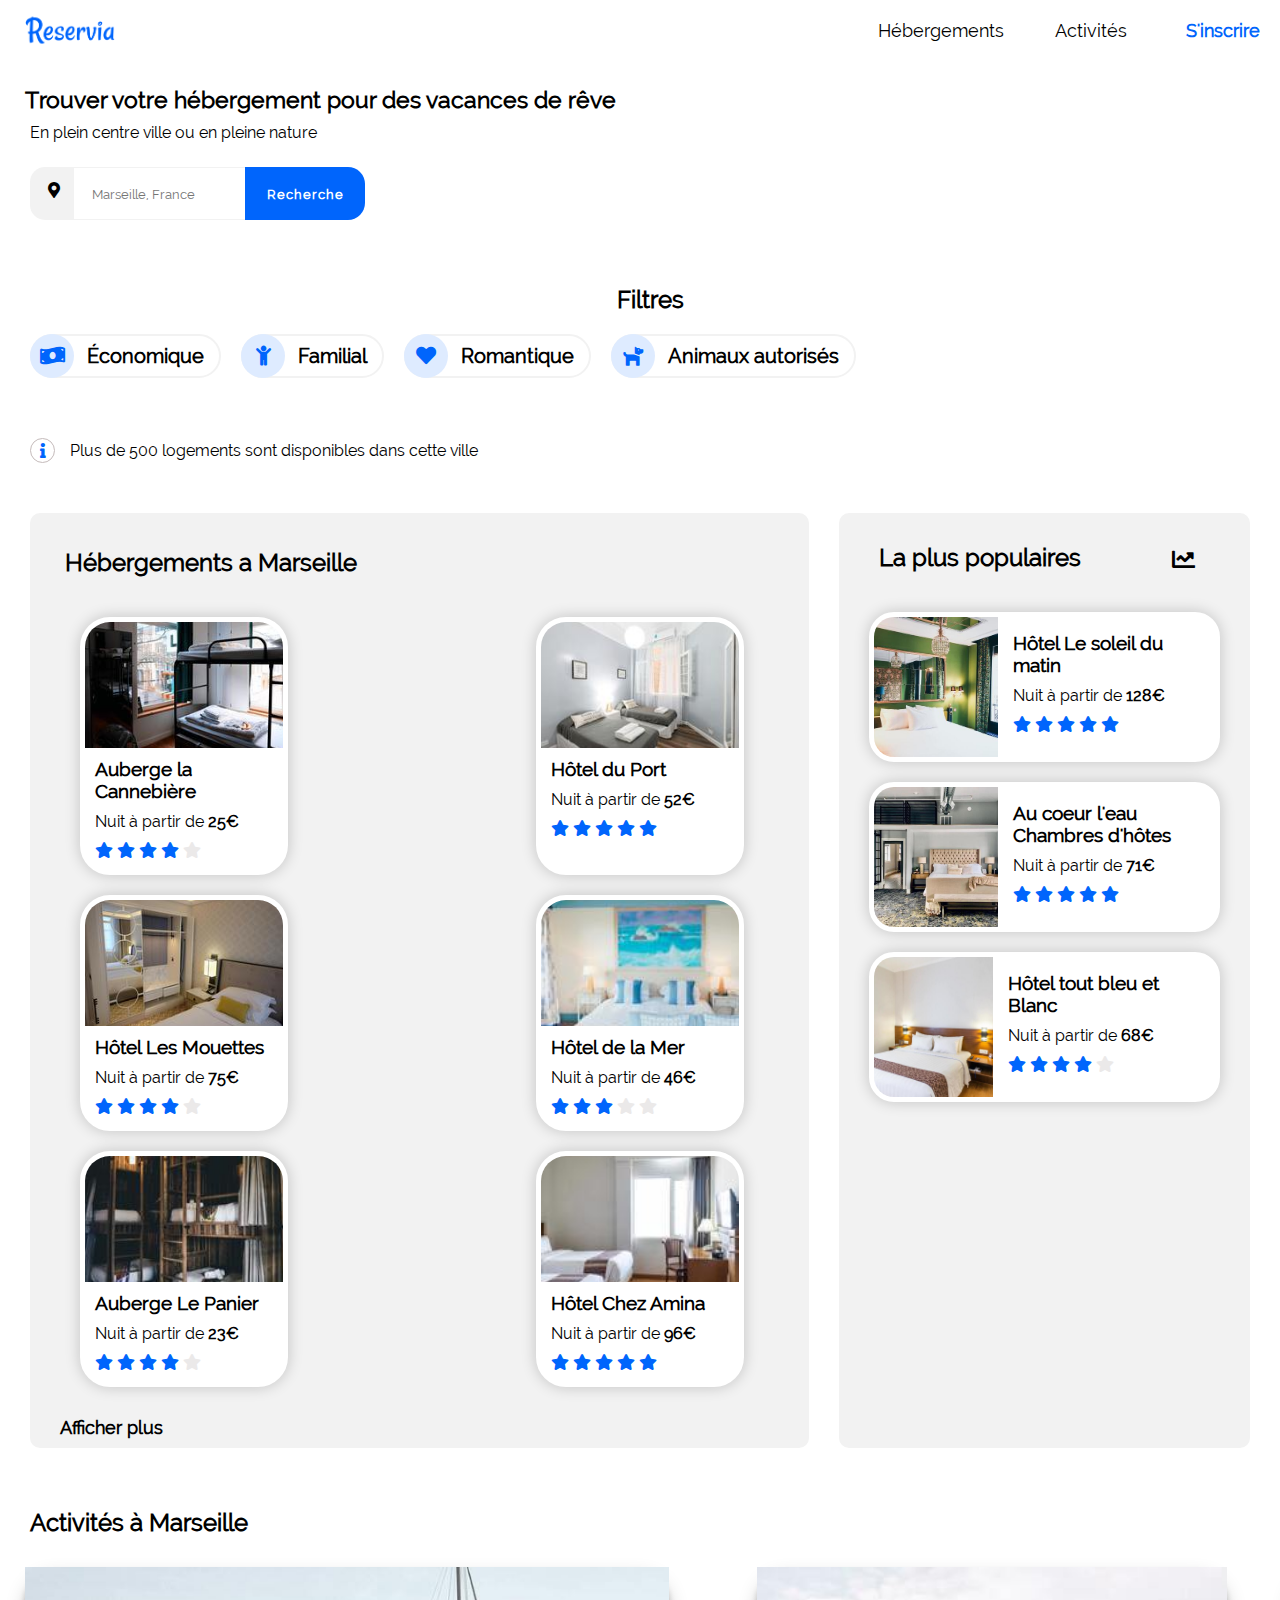
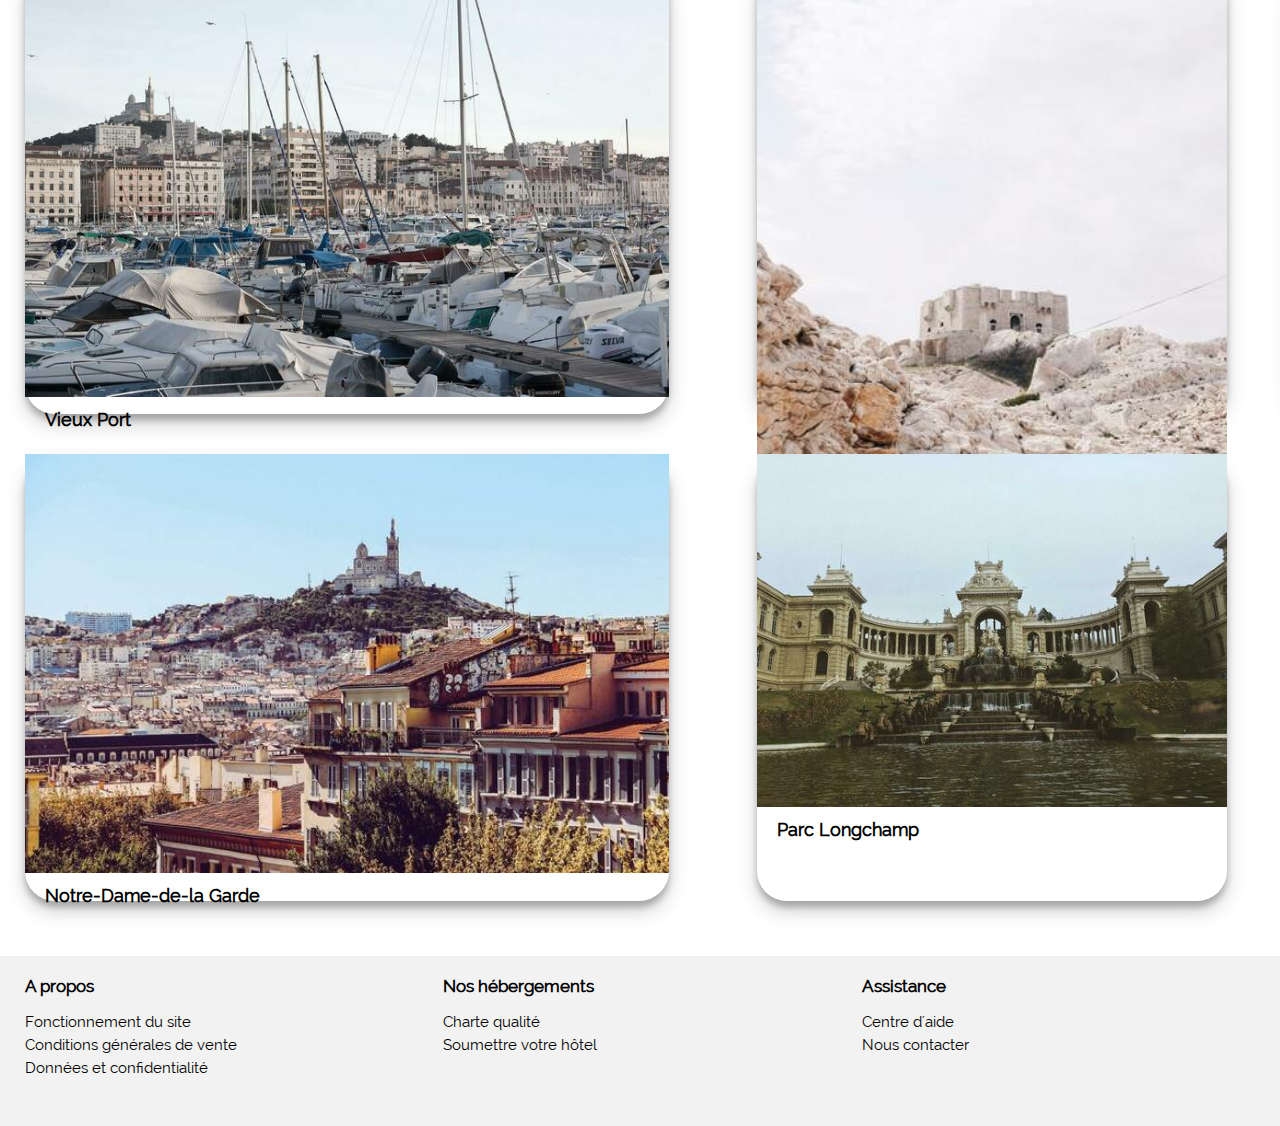
==== commit 84e0e4aa: "modif-index-figure" ====
--- a/index.html
+++ b/index.html
@@ -213,28 +213,28 @@
             <h2>Activités à Marseille</h2>
         </header>
         <figure class="section-activites">
-                <figure class="activites-figure-big-photo">
-                    <img src="images/activites/4_small/reno-laithienne-QUgJhdY5Fyk-unsplash.jpg" alt="Vieux Port" class="Activiter-imageA">
+                <figure class="activites-carte-container">
+                    <img src="images/activites/4_small/reno-laithienne-QUgJhdY5Fyk-unsplash.jpg" alt="Vieux Port" class="Activites-image">
                         <figcaption class="activite-description">Vieux Port</figcaption>
                </figure>
-                <figure  class="activites-figure-medium-photo-1">
-                    <img src="images/activites/4_small/paul-hermann-QFTrLdQIRhI-unsplash.jpg" alt="Fort de Pomègues" class="Activiter-imageB" >
+                <figure  class="activites-carte-container">
+                    <img src="images/activites/4_small/paul-hermann-QFTrLdQIRhI-unsplash.jpg" alt="Fort de Pomègues" class="Activites-image" >
                         <figcaption class="activite-description">Fort de Pomègues</figcaption>
                 </figure>
-                <figure class="activites-figure-medium-photo-2">
-                    <img src="images/activites/4_small/kevin-hikari-rV_Qd1l-VXg-unsplash.jpg" alt="Îles du Frioul" class="Activiter-imageC">
+                <figure class="activites-carte-container">
+                    <img src="images/activites/4_small/kevin-hikari-rV_Qd1l-VXg-unsplash.jpg" alt="Îles du Frioul" class="Activites-image">
                         <figcaption class="activite-description">Îles du Frioul</figcaption>
                 </figure>
-                <figure  class="activites-figure-big-photo-2">
-                    <img src="images/activites/4_small/kilyan-sockalingum-NR8-cBCN3aI-unsplash.jpg" alt="Parc National des Calanques" class="Activiter-imageA">
+                <figure  class="activites-carte-container">
+                    <img src="images/activites/4_small/kilyan-sockalingum-NR8-cBCN3aI-unsplash.jpg" alt="Parc National des Calanques" class="Activites-image">
                         <figcaption class="activite-description">Parc National des Calanques</figcaption>
                 </figure>
-                <figure  class="activites-figure-medium-photo-3">
-                    <img src="images/activites/4_small/florian-wehde-xW9e8gdotxI-unsplash.jpg" alt="Notre-Dame-de-la Garde" class="Activiter-imageD">
+                <figure  class="activites-carte-container">
+                    <img src="images/activites/4_small/florian-wehde-xW9e8gdotxI-unsplash.jpg" alt="Notre-Dame-de-la Garde" class="Activites-image">
                         <figcaption class="activite-description">Notre-Dame-de-la Garde</figcaption>
                 </figure>
-                <figure  class="activites-figure-medium-photo-4">
-                    <img src="images/activites/4_small/lena-paulin-wH2-EJoDcV0-unsplash.jpg" alt="Parc Longchamp" class="Activiter-imageE">
+                <figure  class="activites-carte-container">
+                    <img src="images/activites/4_small/lena-paulin-wH2-EJoDcV0-unsplash.jpg" alt="Parc Longchamp" class="Activites-image">
                         <figcaption class="activite-description">Parc Longchamp</figcaption>
                 </figure> 
         </figure>   
--- a/style.css
+++ b/style.css
@@ -329,13 +329,15 @@
   }
   
   .section-activites {
-    display: flex;
+    display: grid;
     flex-direction: row;
     margin-bottom: 35px;
     margin-left: 5px;
-  }
-  
-  .activites-figure-big-photo {
+    grid-template-columns: repeat(4 , 1fr);
+    grid-template-areas: big-;
+  }
+  
+  .activites-carte-container {
     display: flex;
     flex-direction: column;
     margin: 20px 10px 20px 20px;
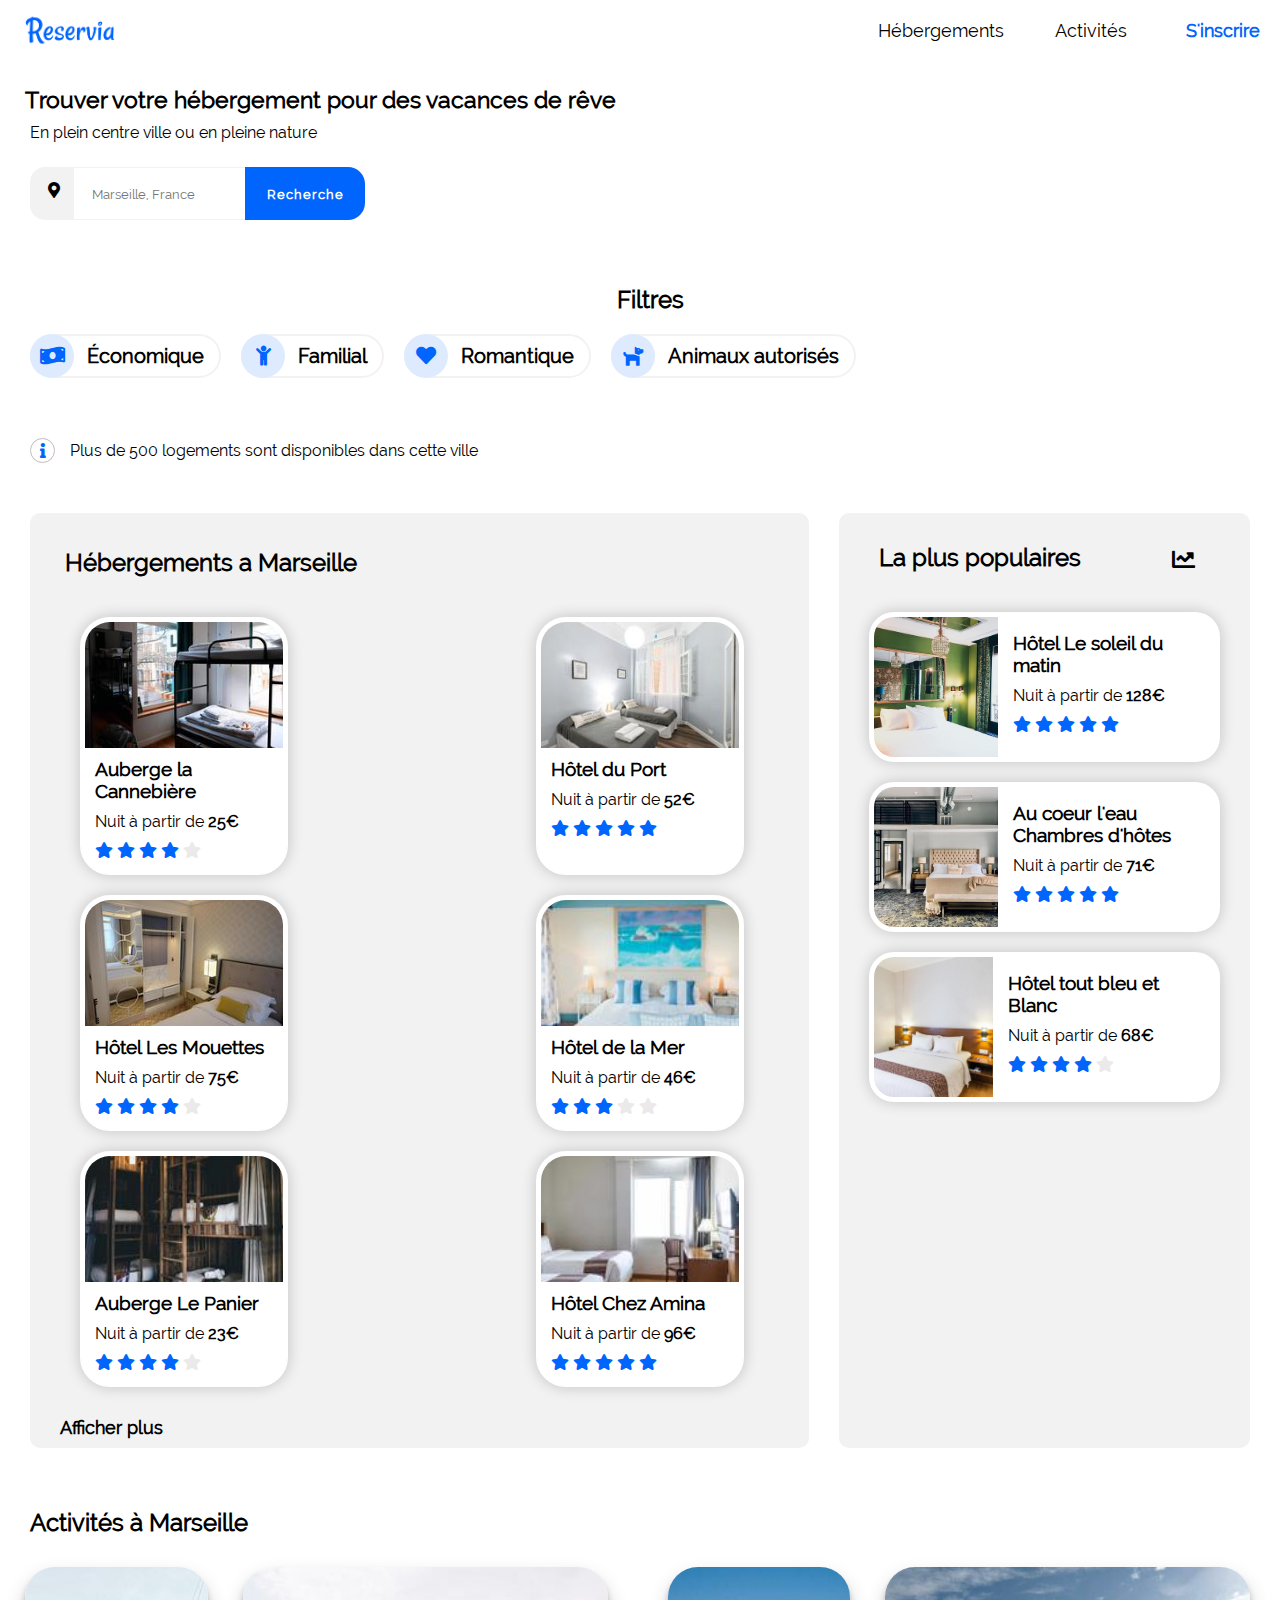
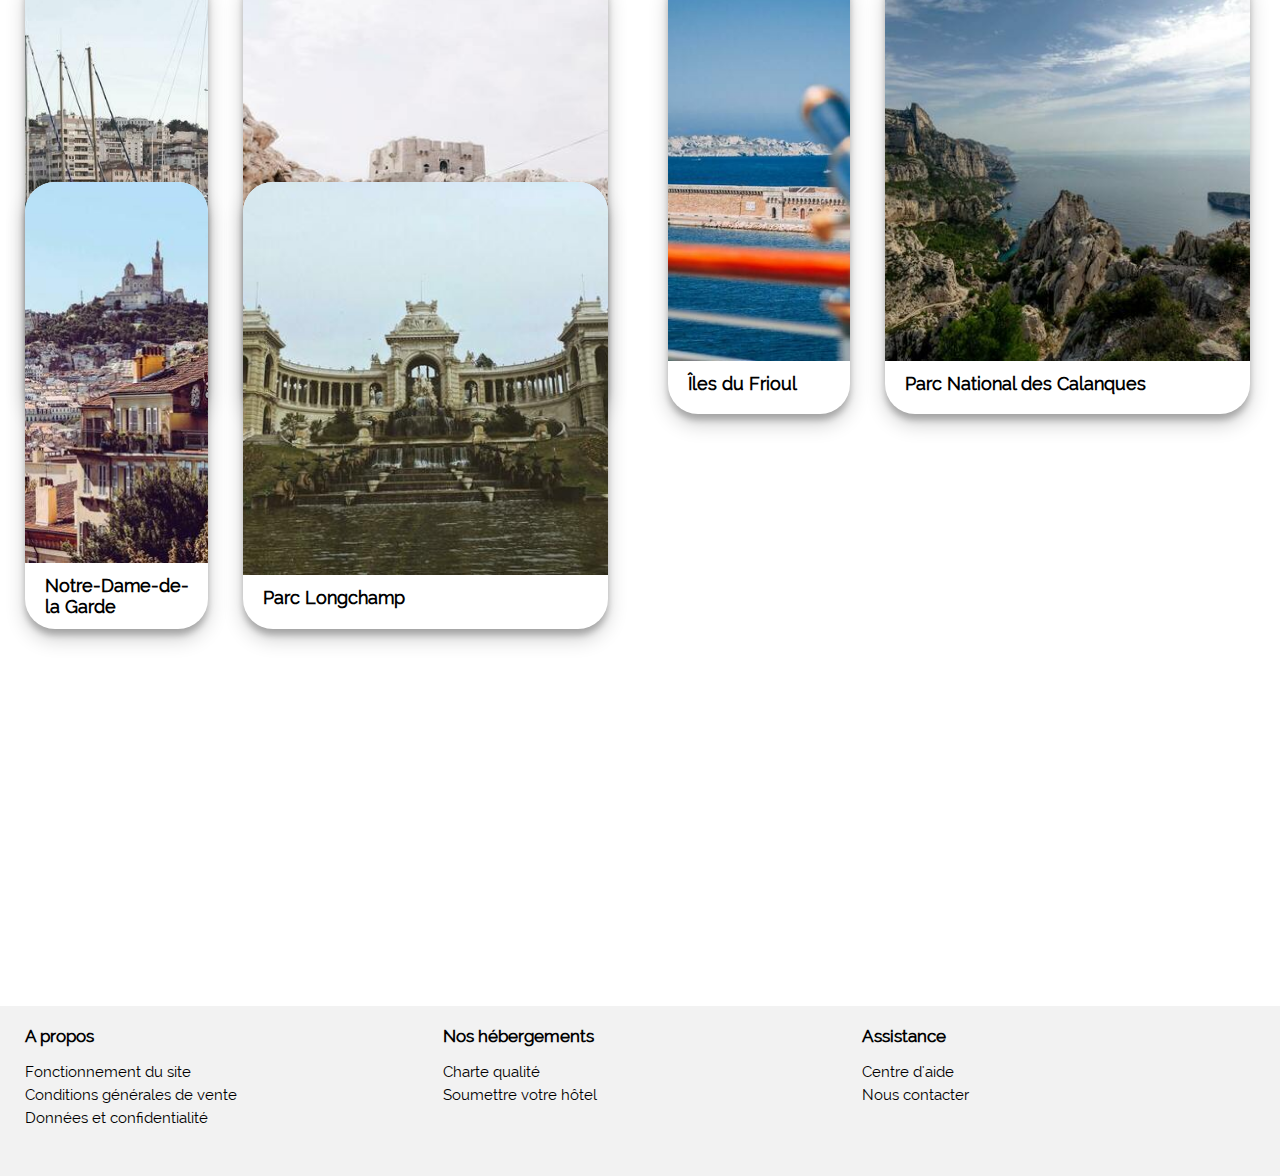
==== commit 0cc3a7e7: "activites-container" ====
--- a/index.html
+++ b/index.html
@@ -213,27 +213,27 @@
             <h2>Activités à Marseille</h2>
         </header>
         <figure class="section-activites">
-                <figure class="activites-carte-container">
+                <figure class="activites-carte-container1">
                     <img src="images/activites/4_small/reno-laithienne-QUgJhdY5Fyk-unsplash.jpg" alt="Vieux Port" class="Activites-image">
                         <figcaption class="activite-description">Vieux Port</figcaption>
                </figure>
-                <figure  class="activites-carte-container">
+                <figure  class="activites-carte-container2">
                     <img src="images/activites/4_small/paul-hermann-QFTrLdQIRhI-unsplash.jpg" alt="Fort de Pomègues" class="Activites-image" >
                         <figcaption class="activite-description">Fort de Pomègues</figcaption>
                 </figure>
-                <figure class="activites-carte-container">
+                <figure class="activites-carte-container3">
                     <img src="images/activites/4_small/kevin-hikari-rV_Qd1l-VXg-unsplash.jpg" alt="Îles du Frioul" class="Activites-image">
                         <figcaption class="activite-description">Îles du Frioul</figcaption>
                 </figure>
-                <figure  class="activites-carte-container">
+                <figure  class="activites-carte-container4">
                     <img src="images/activites/4_small/kilyan-sockalingum-NR8-cBCN3aI-unsplash.jpg" alt="Parc National des Calanques" class="Activites-image">
                         <figcaption class="activite-description">Parc National des Calanques</figcaption>
                 </figure>
-                <figure  class="activites-carte-container">
+                <figure  class="activites-carte-container5">
                     <img src="images/activites/4_small/florian-wehde-xW9e8gdotxI-unsplash.jpg" alt="Notre-Dame-de-la Garde" class="Activites-image">
                         <figcaption class="activite-description">Notre-Dame-de-la Garde</figcaption>
                 </figure>
-                <figure  class="activites-carte-container">
+                <figure  class="activites-carte-container6">
                     <img src="images/activites/4_small/lena-paulin-wH2-EJoDcV0-unsplash.jpg" alt="Parc Longchamp" class="Activites-image">
                         <figcaption class="activite-description">Parc Longchamp</figcaption>
                 </figure> 
--- a/style.css
+++ b/style.css
@@ -333,11 +333,18 @@
     flex-direction: row;
     margin-bottom: 35px;
     margin-left: 5px;
-    grid-template-columns: repeat(4 , 1fr);
-    grid-template-areas: big-;
-  }
-  
-  .activites-carte-container {
+    grid-template-columns: 1fr 2fr 1fr 2fr;
+    grid-template-rows: 20% 20% 20% 20% 20% 20%;
+    grid-gap: 10px;
+  }
+  
+  .activites-carte-container,
+  .activites-carte-container1,
+  .activites-carte-container2,
+  .activites-carte-container3,
+  .activites-carte-container4,
+  .activites-carte-container5,
+  .activites-carte-container6 {
     display: flex;
     flex-direction: column;
     margin: 20px 10px 20px 20px;
@@ -347,20 +354,6 @@
     width: 88%;
     height: 447px;
 }
-  
-  .activites-cards-medium-groupe {
-    height: 100%;
-    width: 23%;
-    display: flex;
-    flex-direction: column;
-    align-items: center;
-    justify-content: space-between;
-    margin: 20px 10px 20px 20px;
-    list-style: none;
-    opacity: 1;
-    -webkit-transition: .3s ease-in-out;
-    transition: .3s ease-in-out;
-  }
   
   .activite-description {
     margin: 12px 10px 12px 20px;
@@ -368,32 +361,6 @@
     font: bold;
     font-weight: bolder;
     font-size: 18px;
-  }
-  
-  .activites-figure-medium-photo-1 {
-    background-color: white;
-    border-radius: 30px;
-    box-shadow: 0 10px 20px rgba(0,0, 0, 0.19), 0 6px 6px rgba(0,0,0,0.23);  
-  }
-  
-  .activites-figure-medium-photo-2 {
-    margin: 55px 0 0 0;
-    background-color: white;
-    border-radius: 30px;
-    box-shadow: 0 10px 20px rgba(0,0, 0, 0.19), 0 6px 6px rgba(0,0,0,0.23);  
-  }
-  
-  .activites-figure-medium-photo-3 {
-    background-color: white;
-    border-radius: 30px;
-    box-shadow: 0 10px 20px rgba(0,0, 0, 0.19), 0 6px 6px rgba(0,0,0,0.23);  
-  }
-  
-  .activites-figure-medium-photo-4 {
-    margin: 55px 0 0 0;
-    background-color: white;
-    border-radius: 30px;
-    box-shadow: 0 10px 20px rgba(0,0, 0, 0.19), 0 6px 6px rgba(0,0,0,0.23);  
   }
   
   /* hebergements */
@@ -475,8 +442,9 @@
   
   .populaire-description {
       margin: 5px 0 0 5px;
-  }
-  
+      background-color: h;
+  }
+
   .populaire-description p {
     margin-left: 10px;
   }
@@ -512,45 +480,15 @@
     object-fit: cover; 
   }
   
-  .Activiter-imageA {
+  .Activites-image {
     border-top-left-radius: 30px;
     border-top-right-radius: 30px;
-    width: 307px;
-    height: 399px;
+    width: 100%;
+    height: 88%;
     object-fit: cover;
   }
   
-  .Activiter-imageB {
-    border-top-left-radius: 30px;
-    border-top-right-radius: 30px;
-    width: 300px;
-    height: 182px;
-    object-fit: cover;
-  }
-  
-  .Activiter-imageC {
-    border-top-left-radius: 30px;
-    border-top-right-radius: 30px;
-    width: 302px;
-    height: 109px;
-    object-fit: cover;
-  }
-  
-  .Activiter-imageE { 
-    border-top-left-radius: 30px;
-    border-top-right-radius: 30px;
-    width: 303px;
-    height: 152px;
-    object-fit: cover;
-  }
-  
-  .Activiter-imageD {
-    border-top-left-radius: 30px;
-    border-top-right-radius: 30px;
-    width: 302px;
-    height: 140px;
-    object-fit: cover;
-  }
+  
   
   /* IMAGES */
   
@@ -707,31 +645,7 @@
   
   /* HOVER activites image */
   
-  .activites-figure-medium-photo-1:hover {
-    transform: scale(1.1);
-    opacity: .6;
-    color:#0065FC;
-  }
-  
-  .activites-figure-medium-photo-2:hover {
-    transform: scale(1.1);
-    opacity: .6;
-    color:#0065FC;
-  }
-  
-  .activites-figure-medium-photo-3:hover {
-    transform: scale(1.1);
-    opacity: .6; 
-    color:#0065FC;
-  }
-  
-  .activites-figure-medium-photo-4:hover {
-    transform: scale(1.1);
-    opacity: .6;
-    color:#0065FC;
-  }
-  
-  .activites-figure-big-photo:hover {
+  .activites-carte-container:hover {
     transform: scale(1.05);
     opacity: .6;
     color:#0065FC;
